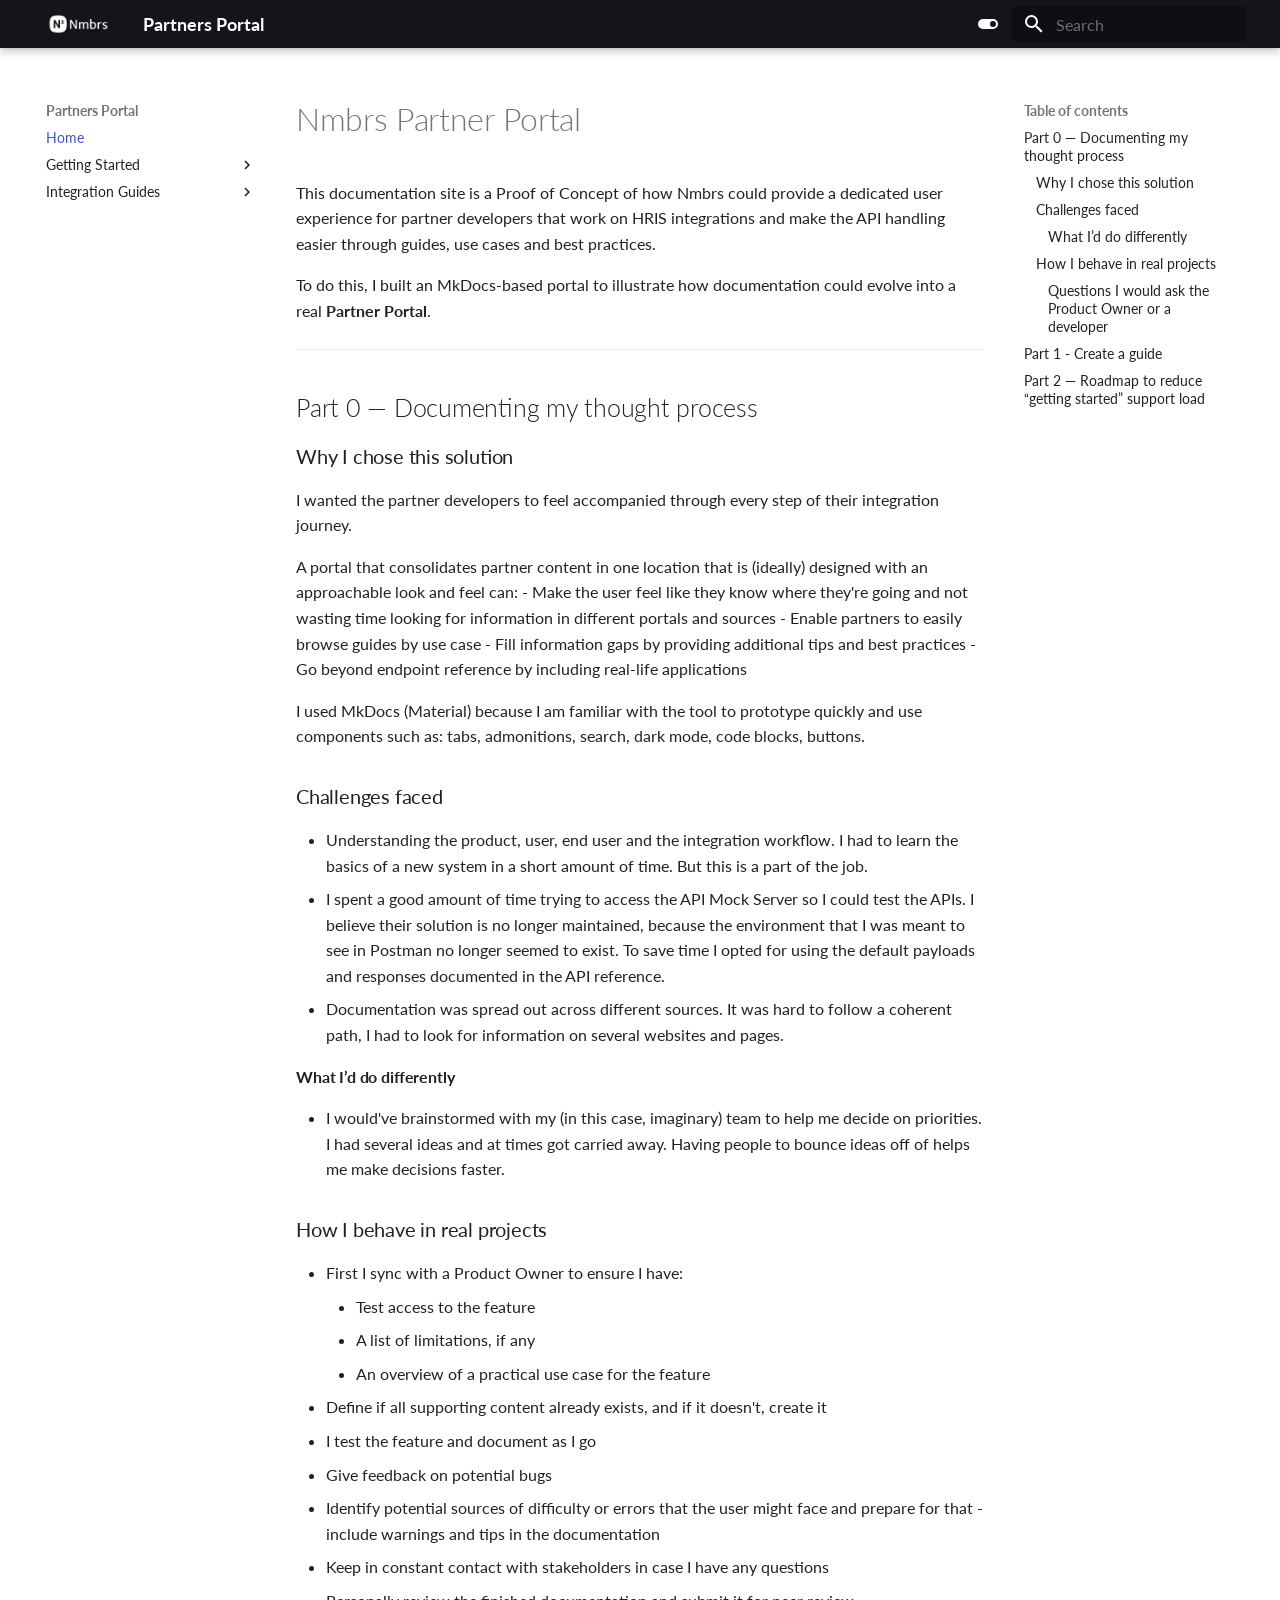
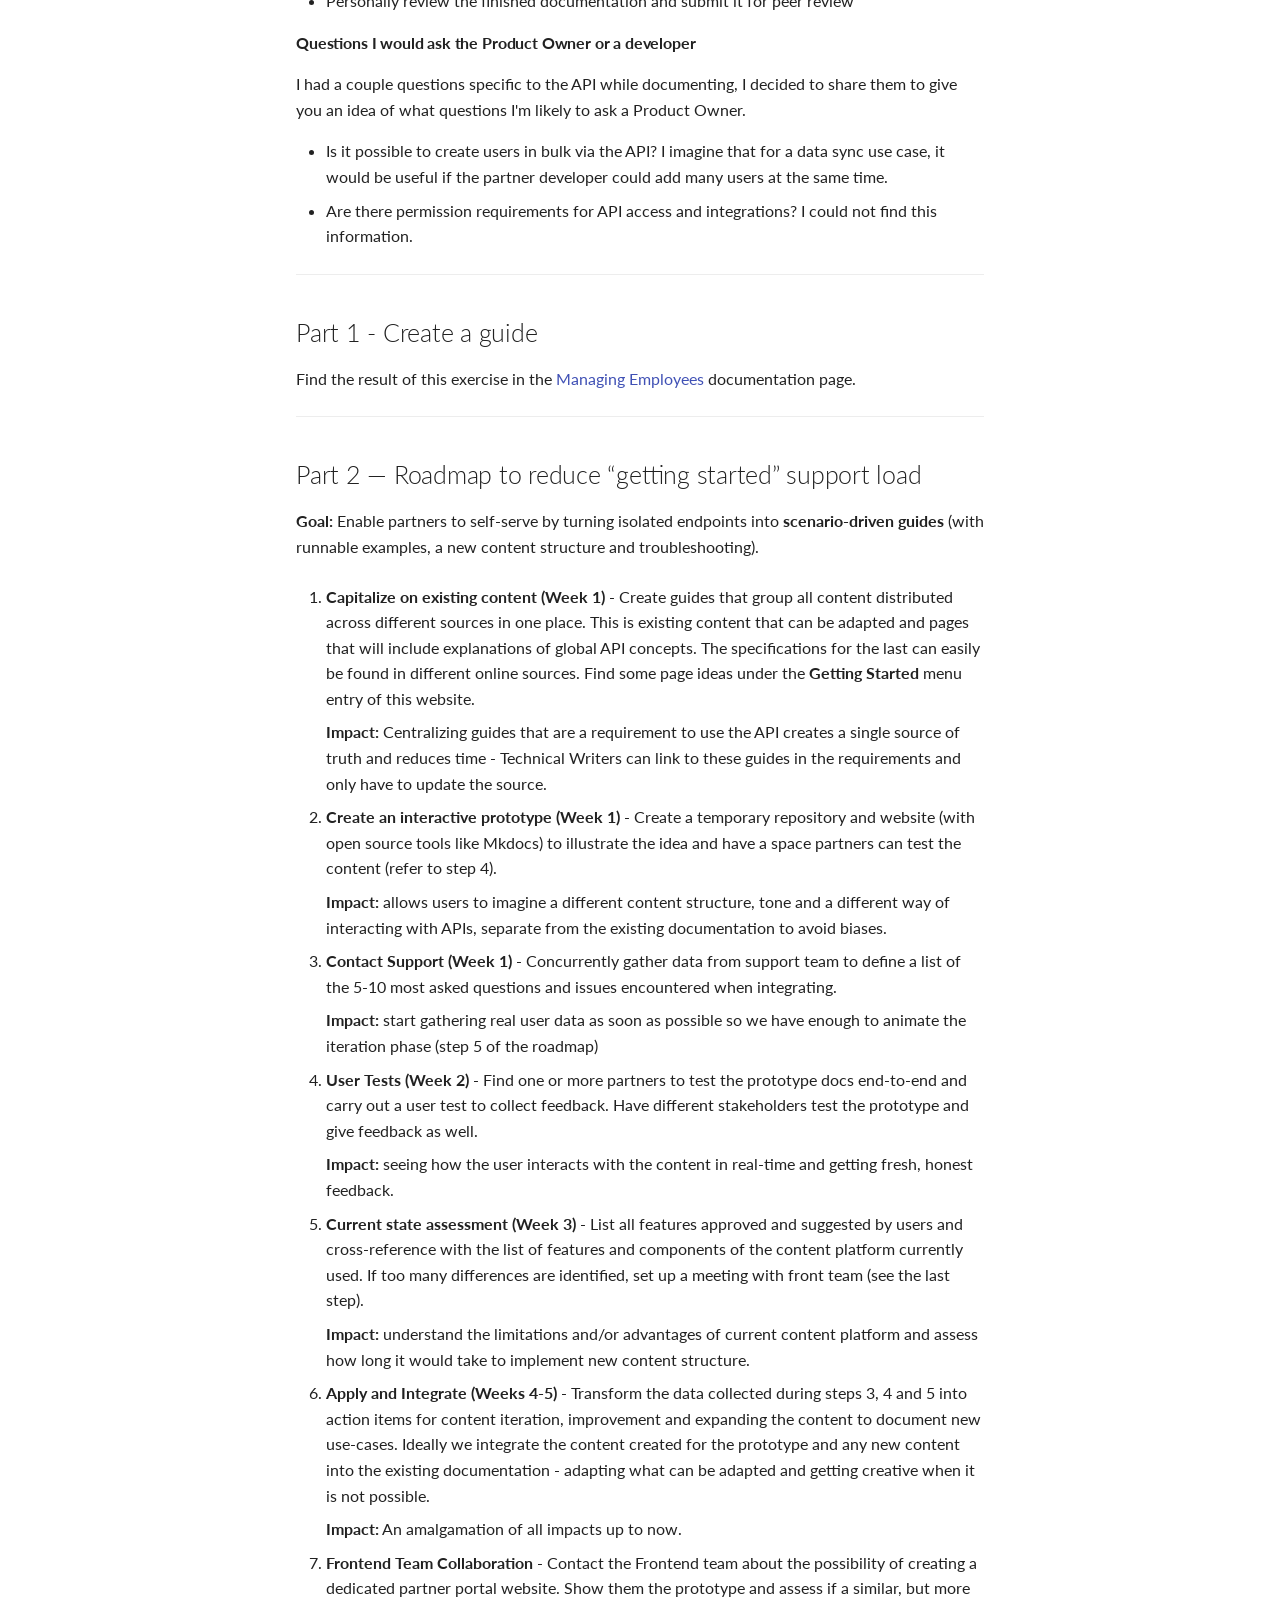
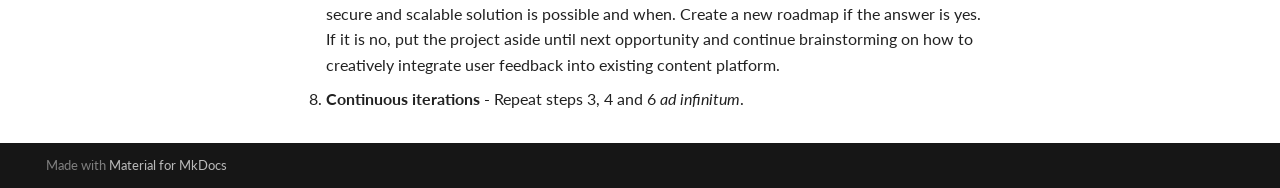
==== index.html @ 1659a760 "Deployed 8eba51b with MkDocs version: 1.6.1" ====
<!doctype html>
<html lang="en" class="no-js">
  <head>
    
      <meta charset="utf-8">
      <meta name="viewport" content="width=device-width,initial-scale=1">
      
        <meta name="description" content="Hands-on guide for adding and updating employees with the Nmbrs API">
      
      
      
        <link rel="canonical" href="https://example.com/">
      
      
      
        <link rel="next" href="getting-started/understanding-rest-apis/">
      
      
      <link rel="icon" href="assets/images/nmbrs-main-logo-icon-2.webp">
      <meta name="generator" content="mkdocs-1.6.1, mkdocs-material-9.6.20">
    
    
      
        <title>Partners Portal</title>
      
    
    
      <link rel="stylesheet" href="assets/stylesheets/main.e53b48f4.min.css">
      
        
        <link rel="stylesheet" href="assets/stylesheets/palette.06af60db.min.css">
      
      


    
    
      
    
    
      
        
        
        <link rel="preconnect" href="https://fonts.gstatic.com" crossorigin>
        <link rel="stylesheet" href="https://fonts.googleapis.com/css?family=Lato:300,300i,400,400i,700,700i%7CRoboto+Mono:400,400i,700,700i&display=fallback">
        <style>:root{--md-text-font:"Lato";--md-code-font:"Roboto Mono"}</style>
      
    
    
      <link rel="stylesheet" href="assets/stylesheets/extra.css">
    
    <script>__md_scope=new URL(".",location),__md_hash=e=>[...e].reduce(((e,_)=>(e<<5)-e+_.charCodeAt(0)),0),__md_get=(e,_=localStorage,t=__md_scope)=>JSON.parse(_.getItem(t.pathname+"."+e)),__md_set=(e,_,t=localStorage,a=__md_scope)=>{try{t.setItem(a.pathname+"."+e,JSON.stringify(_))}catch(e){}}</script>
    
      

    
    
    
  </head>
  
  
    
    
      
    
    
    
    
    <body dir="ltr" data-md-color-scheme="default" data-md-color-primary="black" data-md-color-accent="grey">
  
    
    <input class="md-toggle" data-md-toggle="drawer" type="checkbox" id="__drawer" autocomplete="off">
    <input class="md-toggle" data-md-toggle="search" type="checkbox" id="__search" autocomplete="off">
    <label class="md-overlay" for="__drawer"></label>
    <div data-md-component="skip">
      
        
        <a href="#nmbrs-partner-portal" class="md-skip">
          Skip to content
        </a>
      
    </div>
    <div data-md-component="announce">
      
    </div>
    
    
      

  

<header class="md-header md-header--shadow" data-md-component="header">
  <nav class="md-header__inner md-grid" aria-label="Header">
    <a href="." title="Partners Portal" class="md-header__button md-logo" aria-label="Partners Portal" data-md-component="logo">
      
  <img src="assets/images/nmbrs.png" alt="logo">

    </a>
    <label class="md-header__button md-icon" for="__drawer">
      
      <svg xmlns="http://www.w3.org/2000/svg" viewBox="0 0 24 24"><path d="M3 6h18v2H3zm0 5h18v2H3zm0 5h18v2H3z"/></svg>
    </label>
    <div class="md-header__title" data-md-component="header-title">
      <div class="md-header__ellipsis">
        <div class="md-header__topic">
          <span class="md-ellipsis">
            Partners Portal
          </span>
        </div>
        <div class="md-header__topic" data-md-component="header-topic">
          <span class="md-ellipsis">
            
              Home
            
          </span>
        </div>
      </div>
    </div>
    
      
        <form class="md-header__option" data-md-component="palette">
  
    
    
    
    <input class="md-option" data-md-color-media="" data-md-color-scheme="default" data-md-color-primary="black" data-md-color-accent="grey"  aria-label="Switch to dark mode"  type="radio" name="__palette" id="__palette_0">
    
      <label class="md-header__button md-icon" title="Switch to dark mode" for="__palette_1" hidden>
        <svg xmlns="http://www.w3.org/2000/svg" viewBox="0 0 24 24"><path d="M17 7H7a5 5 0 0 0-5 5 5 5 0 0 0 5 5h10a5 5 0 0 0 5-5 5 5 0 0 0-5-5m0 8a3 3 0 0 1-3-3 3 3 0 0 1 3-3 3 3 0 0 1 3 3 3 3 0 0 1-3 3"/></svg>
      </label>
    
  
    
    
    
    <input class="md-option" data-md-color-media="" data-md-color-scheme="slate" data-md-color-primary="black" data-md-color-accent="grey"  aria-label="Switch to light mode"  type="radio" name="__palette" id="__palette_1">
    
      <label class="md-header__button md-icon" title="Switch to light mode" for="__palette_0" hidden>
        <svg xmlns="http://www.w3.org/2000/svg" viewBox="0 0 24 24"><path d="M17 6H7c-3.31 0-6 2.69-6 6s2.69 6 6 6h10c3.31 0 6-2.69 6-6s-2.69-6-6-6m0 10H7c-2.21 0-4-1.79-4-4s1.79-4 4-4h10c2.21 0 4 1.79 4 4s-1.79 4-4 4M7 9c-1.66 0-3 1.34-3 3s1.34 3 3 3 3-1.34 3-3-1.34-3-3-3"/></svg>
      </label>
    
  
</form>
      
    
    
      <script>var palette=__md_get("__palette");if(palette&&palette.color){if("(prefers-color-scheme)"===palette.color.media){var media=matchMedia("(prefers-color-scheme: light)"),input=document.querySelector(media.matches?"[data-md-color-media='(prefers-color-scheme: light)']":"[data-md-color-media='(prefers-color-scheme: dark)']");palette.color.media=input.getAttribute("data-md-color-media"),palette.color.scheme=input.getAttribute("data-md-color-scheme"),palette.color.primary=input.getAttribute("data-md-color-primary"),palette.color.accent=input.getAttribute("data-md-color-accent")}for(var[key,value]of Object.entries(palette.color))document.body.setAttribute("data-md-color-"+key,value)}</script>
    
    
    
      
      
        <label class="md-header__button md-icon" for="__search">
          
          <svg xmlns="http://www.w3.org/2000/svg" viewBox="0 0 24 24"><path d="M9.5 3A6.5 6.5 0 0 1 16 9.5c0 1.61-.59 3.09-1.56 4.23l.27.27h.79l5 5-1.5 1.5-5-5v-.79l-.27-.27A6.52 6.52 0 0 1 9.5 16 6.5 6.5 0 0 1 3 9.5 6.5 6.5 0 0 1 9.5 3m0 2C7 5 5 7 5 9.5S7 14 9.5 14 14 12 14 9.5 12 5 9.5 5"/></svg>
        </label>
        <div class="md-search" data-md-component="search" role="dialog">
  <label class="md-search__overlay" for="__search"></label>
  <div class="md-search__inner" role="search">
    <form class="md-search__form" name="search">
      <input type="text" class="md-search__input" name="query" aria-label="Search" placeholder="Search" autocapitalize="off" autocorrect="off" autocomplete="off" spellcheck="false" data-md-component="search-query" required>
      <label class="md-search__icon md-icon" for="__search">
        
        <svg xmlns="http://www.w3.org/2000/svg" viewBox="0 0 24 24"><path d="M9.5 3A6.5 6.5 0 0 1 16 9.5c0 1.61-.59 3.09-1.56 4.23l.27.27h.79l5 5-1.5 1.5-5-5v-.79l-.27-.27A6.52 6.52 0 0 1 9.5 16 6.5 6.5 0 0 1 3 9.5 6.5 6.5 0 0 1 9.5 3m0 2C7 5 5 7 5 9.5S7 14 9.5 14 14 12 14 9.5 12 5 9.5 5"/></svg>
        
        <svg xmlns="http://www.w3.org/2000/svg" viewBox="0 0 24 24"><path d="M20 11v2H8l5.5 5.5-1.42 1.42L4.16 12l7.92-7.92L13.5 5.5 8 11z"/></svg>
      </label>
      <nav class="md-search__options" aria-label="Search">
        
        <button type="reset" class="md-search__icon md-icon" title="Clear" aria-label="Clear" tabindex="-1">
          
          <svg xmlns="http://www.w3.org/2000/svg" viewBox="0 0 24 24"><path d="M19 6.41 17.59 5 12 10.59 6.41 5 5 6.41 10.59 12 5 17.59 6.41 19 12 13.41 17.59 19 19 17.59 13.41 12z"/></svg>
        </button>
      </nav>
      
        <div class="md-search__suggest" data-md-component="search-suggest"></div>
      
    </form>
    <div class="md-search__output">
      <div class="md-search__scrollwrap" tabindex="0" data-md-scrollfix>
        <div class="md-search-result" data-md-component="search-result">
          <div class="md-search-result__meta">
            Initializing search
          </div>
          <ol class="md-search-result__list" role="presentation"></ol>
        </div>
      </div>
    </div>
  </div>
</div>
      
    
    
  </nav>
  
</header>
    
    <div class="md-container" data-md-component="container">
      
      
        
          
        
      
      <main class="md-main" data-md-component="main">
        <div class="md-main__inner md-grid">
          
            
              
              <div class="md-sidebar md-sidebar--primary" data-md-component="sidebar" data-md-type="navigation" >
                <div class="md-sidebar__scrollwrap">
                  <div class="md-sidebar__inner">
                    



<nav class="md-nav md-nav--primary" aria-label="Navigation" data-md-level="0">
  <label class="md-nav__title" for="__drawer">
    <a href="." title="Partners Portal" class="md-nav__button md-logo" aria-label="Partners Portal" data-md-component="logo">
      
  <img src="assets/images/nmbrs.png" alt="logo">

    </a>
    Partners Portal
  </label>
  
  <ul class="md-nav__list" data-md-scrollfix>
    
      
      
  
  
    
  
  
  
    <li class="md-nav__item md-nav__item--active">
      
      <input class="md-nav__toggle md-toggle" type="checkbox" id="__toc">
      
      
        
      
      
        <label class="md-nav__link md-nav__link--active" for="__toc">
          
  
  
  <span class="md-ellipsis">
    Home
    
  </span>
  

          <span class="md-nav__icon md-icon"></span>
        </label>
      
      <a href="." class="md-nav__link md-nav__link--active">
        
  
  
  <span class="md-ellipsis">
    Home
    
  </span>
  

      </a>
      
        

<nav class="md-nav md-nav--secondary" aria-label="Table of contents">
  
  
  
    
  
  
    <label class="md-nav__title" for="__toc">
      <span class="md-nav__icon md-icon"></span>
      Table of contents
    </label>
    <ul class="md-nav__list" data-md-component="toc" data-md-scrollfix>
      
        <li class="md-nav__item">
  <a href="#part-0-documenting-my-thought-process" class="md-nav__link">
    <span class="md-ellipsis">
      Part 0 — Documenting my thought process
    </span>
  </a>
  
    <nav class="md-nav" aria-label="Part 0 — Documenting my thought process">
      <ul class="md-nav__list">
        
          <li class="md-nav__item">
  <a href="#why-i-chose-this-solution" class="md-nav__link">
    <span class="md-ellipsis">
      Why I chose this solution
    </span>
  </a>
  
</li>
        
          <li class="md-nav__item">
  <a href="#challenges-faced" class="md-nav__link">
    <span class="md-ellipsis">
      Challenges faced
    </span>
  </a>
  
    <nav class="md-nav" aria-label="Challenges faced">
      <ul class="md-nav__list">
        
          <li class="md-nav__item">
  <a href="#what-id-do-differently" class="md-nav__link">
    <span class="md-ellipsis">
      What I’d do differently
    </span>
  </a>
  
</li>
        
      </ul>
    </nav>
  
</li>
        
          <li class="md-nav__item">
  <a href="#how-i-behave-in-real-projects" class="md-nav__link">
    <span class="md-ellipsis">
      How I behave in real projects
    </span>
  </a>
  
    <nav class="md-nav" aria-label="How I behave in real projects">
      <ul class="md-nav__list">
        
          <li class="md-nav__item">
  <a href="#questions-i-would-ask-the-product-owner-or-a-developer" class="md-nav__link">
    <span class="md-ellipsis">
      Questions I would ask the Product Owner or a developer
    </span>
  </a>
  
</li>
        
      </ul>
    </nav>
  
</li>
        
      </ul>
    </nav>
  
</li>
      
        <li class="md-nav__item">
  <a href="#part-1-create-a-guide" class="md-nav__link">
    <span class="md-ellipsis">
      Part 1 - Create a guide
    </span>
  </a>
  
</li>
      
        <li class="md-nav__item">
  <a href="#part-2-roadmap-to-reduce-getting-started-support-load" class="md-nav__link">
    <span class="md-ellipsis">
      Part 2 — Roadmap to reduce “getting started” support load
    </span>
  </a>
  
</li>
      
    </ul>
  
</nav>
      
    </li>
  

    
      
      
  
  
  
  
    
    
    
    
    
    <li class="md-nav__item md-nav__item--nested">
      
        
        
        <input class="md-nav__toggle md-toggle " type="checkbox" id="__nav_2" >
        
          
          <label class="md-nav__link" for="__nav_2" id="__nav_2_label" tabindex="0">
            
  
  
  <span class="md-ellipsis">
    Getting Started
    
  </span>
  

            <span class="md-nav__icon md-icon"></span>
          </label>
        
        <nav class="md-nav" data-md-level="1" aria-labelledby="__nav_2_label" aria-expanded="false">
          <label class="md-nav__title" for="__nav_2">
            <span class="md-nav__icon md-icon"></span>
            Getting Started
          </label>
          <ul class="md-nav__list" data-md-scrollfix>
            
              
                
  
  
  
  
    <li class="md-nav__item">
      <a href="getting-started/understanding-rest-apis/" class="md-nav__link">
        
  
  
  <span class="md-ellipsis">
    Understanding REST APIs
    
  </span>
  

      </a>
    </li>
  

              
            
              
                
  
  
  
  
    <li class="md-nav__item">
      <a href="getting-started/how-to-authenticate/" class="md-nav__link">
        
  
  
  <span class="md-ellipsis">
    How to authenticate
    
  </span>
  

      </a>
    </li>
  

              
            
              
                
  
  
  
  
    <li class="md-nav__item">
      <a href="getting-started/how-to-integrate-your-hris/" class="md-nav__link">
        
  
  
  <span class="md-ellipsis">
    How to integrate your HRIS
    
  </span>
  

      </a>
    </li>
  

              
            
              
                
  
  
  
  
    <li class="md-nav__item">
      <a href="getting-started/http-status-codes/" class="md-nav__link">
        
  
  
  <span class="md-ellipsis">
    HTTP status codes
    
  </span>
  

      </a>
    </li>
  

              
            
          </ul>
        </nav>
      
    </li>
  

    
      
      
  
  
  
  
    
    
    
    
    
    <li class="md-nav__item md-nav__item--nested">
      
        
        
        <input class="md-nav__toggle md-toggle " type="checkbox" id="__nav_3" >
        
          
          <label class="md-nav__link" for="__nav_3" id="__nav_3_label" tabindex="0">
            
  
  
  <span class="md-ellipsis">
    Integration Guides
    
  </span>
  

            <span class="md-nav__icon md-icon"></span>
          </label>
        
        <nav class="md-nav" data-md-level="1" aria-labelledby="__nav_3_label" aria-expanded="false">
          <label class="md-nav__title" for="__nav_3">
            <span class="md-nav__icon md-icon"></span>
            Integration Guides
          </label>
          <ul class="md-nav__list" data-md-scrollfix>
            
              
                
  
  
  
  
    <li class="md-nav__item">
      <a href="guide/" class="md-nav__link">
        
  
  
  <span class="md-ellipsis">
    Introduction
    
  </span>
  

      </a>
    </li>
  

              
            
              
                
  
  
  
  
    <li class="md-nav__item">
      <a href="guide/manage-employees/" class="md-nav__link">
        
  
  
  <span class="md-ellipsis">
    Managing Employees
    
  </span>
  

      </a>
    </li>
  

              
            
          </ul>
        </nav>
      
    </li>
  

    
  </ul>
</nav>
                  </div>
                </div>
              </div>
            
            
              
              <div class="md-sidebar md-sidebar--secondary" data-md-component="sidebar" data-md-type="toc" >
                <div class="md-sidebar__scrollwrap">
                  <div class="md-sidebar__inner">
                    

<nav class="md-nav md-nav--secondary" aria-label="Table of contents">
  
  
  
    
  
  
    <label class="md-nav__title" for="__toc">
      <span class="md-nav__icon md-icon"></span>
      Table of contents
    </label>
    <ul class="md-nav__list" data-md-component="toc" data-md-scrollfix>
      
        <li class="md-nav__item">
  <a href="#part-0-documenting-my-thought-process" class="md-nav__link">
    <span class="md-ellipsis">
      Part 0 — Documenting my thought process
    </span>
  </a>
  
    <nav class="md-nav" aria-label="Part 0 — Documenting my thought process">
      <ul class="md-nav__list">
        
          <li class="md-nav__item">
  <a href="#why-i-chose-this-solution" class="md-nav__link">
    <span class="md-ellipsis">
      Why I chose this solution
    </span>
  </a>
  
</li>
        
          <li class="md-nav__item">
  <a href="#challenges-faced" class="md-nav__link">
    <span class="md-ellipsis">
      Challenges faced
    </span>
  </a>
  
    <nav class="md-nav" aria-label="Challenges faced">
      <ul class="md-nav__list">
        
          <li class="md-nav__item">
  <a href="#what-id-do-differently" class="md-nav__link">
    <span class="md-ellipsis">
      What I’d do differently
    </span>
  </a>
  
</li>
        
      </ul>
    </nav>
  
</li>
        
          <li class="md-nav__item">
  <a href="#how-i-behave-in-real-projects" class="md-nav__link">
    <span class="md-ellipsis">
      How I behave in real projects
    </span>
  </a>
  
    <nav class="md-nav" aria-label="How I behave in real projects">
      <ul class="md-nav__list">
        
          <li class="md-nav__item">
  <a href="#questions-i-would-ask-the-product-owner-or-a-developer" class="md-nav__link">
    <span class="md-ellipsis">
      Questions I would ask the Product Owner or a developer
    </span>
  </a>
  
</li>
        
      </ul>
    </nav>
  
</li>
        
      </ul>
    </nav>
  
</li>
      
        <li class="md-nav__item">
  <a href="#part-1-create-a-guide" class="md-nav__link">
    <span class="md-ellipsis">
      Part 1 - Create a guide
    </span>
  </a>
  
</li>
      
        <li class="md-nav__item">
  <a href="#part-2-roadmap-to-reduce-getting-started-support-load" class="md-nav__link">
    <span class="md-ellipsis">
      Part 2 — Roadmap to reduce “getting started” support load
    </span>
  </a>
  
</li>
      
    </ul>
  
</nav>
                  </div>
                </div>
              </div>
            
          
          
            <div class="md-content" data-md-component="content">
              <article class="md-content__inner md-typeset">
                
                  



<h1 id="nmbrs-partner-portal">Nmbrs Partner Portal<a class="headerlink" href="#nmbrs-partner-portal" title="Link to this heading">#</a></h1>
<p>This documentation site is a Proof of Concept of how Nmbrs could provide a dedicated user experience for partner developers that work on HRIS integrations and make the API handling easier through guides, use cases and best practices. </p>
<p>To do this, I built an MkDocs-based portal to illustrate how documentation could evolve into a real <strong>Partner Portal</strong>.</p>
<hr />
<h2 id="part-0-documenting-my-thought-process">Part 0 — Documenting my thought process<a class="headerlink" href="#part-0-documenting-my-thought-process" title="Link to this heading">#</a></h2>
<h3 id="why-i-chose-this-solution">Why I chose this solution<a class="headerlink" href="#why-i-chose-this-solution" title="Link to this heading">#</a></h3>
<p>I wanted the partner developers to feel accompanied through every step of their integration journey. </p>
<p>A portal that consolidates partner content in one location that is (ideally) designed with an approachable look and feel can:
  - Make the user feel like they know where they're going and not wasting time looking for information in different portals and sources
  - Enable partners to easily browse guides by use case
  - Fill information gaps by providing additional tips and best practices
  - Go beyond endpoint reference by including real-life applications</p>
<p>I used MkDocs (Material) because I am familiar with the tool to prototype quickly and use components such as: tabs, admonitions, search, dark mode, code blocks, buttons.</p>
<h3 id="challenges-faced">Challenges faced<a class="headerlink" href="#challenges-faced" title="Link to this heading">#</a></h3>
<ul>
<li>Understanding the product, user, end user and the integration workflow. I had to learn the basics of a new system in a short amount of time. But this is a part of the job.</li>
<li>I spent a good amount of time trying to access the API Mock Server so I could test the APIs. I believe their solution is no longer maintained, because the environment that I was meant to see in Postman no longer seemed to exist. To save time I opted for using the default payloads and responses documented in the API reference. </li>
<li>Documentation was spread out across different sources. It was hard to follow a coherent path, I had to look for information on several websites and pages. </li>
</ul>
<h4 id="what-id-do-differently">What I’d do differently<a class="headerlink" href="#what-id-do-differently" title="Link to this heading">#</a></h4>
<ul>
<li>I would've brainstormed with my (in this case, imaginary) team to help me decide on priorities. I had several ideas and at times got carried away. Having people to bounce ideas off of helps me make decisions faster.  </li>
</ul>
<h3 id="how-i-behave-in-real-projects">How I behave in real projects<a class="headerlink" href="#how-i-behave-in-real-projects" title="Link to this heading">#</a></h3>
<ul>
<li>First I sync with a Product Owner to ensure I have:<ul>
<li>Test access to the feature</li>
<li>A list of limitations, if any</li>
<li>An overview of a practical use case for the feature</li>
</ul>
</li>
<li>Define if all supporting content already exists, and if it doesn't, create it</li>
<li>I test the feature and document as I go</li>
<li>Give feedback on potential bugs</li>
<li>Identify potential sources of difficulty or errors that the user might face and prepare for that - include warnings and tips in the documentation</li>
<li>Keep in constant contact with stakeholders in case I have any questions</li>
<li>Personally review the finished documentation and submit it for peer review</li>
</ul>
<h4 id="questions-i-would-ask-the-product-owner-or-a-developer">Questions I would ask the Product Owner or a developer<a class="headerlink" href="#questions-i-would-ask-the-product-owner-or-a-developer" title="Link to this heading">#</a></h4>
<p>I had a couple questions specific to the API while documenting, I decided to share them to give you an idea of what questions I'm likely to ask a Product Owner. </p>
<ul>
<li>Is it possible to create users in bulk via the API? I imagine that for a data sync use case, it would be useful if the partner developer could add many users at the same time. </li>
<li>Are there permission requirements for API access and integrations? I could not find this information.</li>
</ul>
<hr />
<h2 id="part-1-create-a-guide">Part 1 - Create a guide<a class="headerlink" href="#part-1-create-a-guide" title="Link to this heading">#</a></h2>
<p>Find the result of this exercise in the <a href="/guide/manage-employees/">Managing Employees</a> documentation page.</p>
<hr />
<h2 id="part-2-roadmap-to-reduce-getting-started-support-load">Part 2 — Roadmap to reduce “getting started” support load<a class="headerlink" href="#part-2-roadmap-to-reduce-getting-started-support-load" title="Link to this heading">#</a></h2>
<p><strong>Goal:</strong> Enable partners to self-serve by turning isolated endpoints into <strong>scenario-driven guides</strong> (with runnable examples, a new content structure and troubleshooting).</p>
<ol>
<li>
<p><strong>Capitalize on existing content (Week 1)</strong> - Create guides that group all content distributed across different sources in one place. This is existing content that can be adapted and pages that will include explanations of global API concepts. The specifications for the last can easily be found in different online sources. Find some page ideas under the <strong>Getting Started</strong> menu entry of this website. </p>
<p><strong>Impact:</strong> Centralizing guides that are a requirement to use the API creates a single source of truth and reduces time - Technical Writers can link to these guides in the requirements and only have to update the source. </p>
</li>
<li>
<p><strong>Create an interactive prototype (Week 1)</strong> - Create a temporary repository and website (with open source tools like Mkdocs) to illustrate the idea and have a space partners can test the content (refer to step 4). </p>
<p><strong>Impact:</strong> allows users to imagine a different content structure, tone and a different way of interacting with APIs, separate from the existing documentation to avoid biases. </p>
</li>
<li>
<p><strong>Contact Support (Week 1)</strong> - Concurrently gather data from support team to define a list of the 5-10 most asked questions and issues encountered when integrating.</p>
<p><strong>Impact:</strong> start gathering real user data as soon as possible so we have enough to animate the iteration phase (step 5 of the roadmap)</p>
</li>
<li>
<p><strong>User Tests (Week 2)</strong> - Find one or more partners to test the prototype docs end-to-end and carry out a user test to collect feedback. Have different stakeholders test the prototype and give feedback as well.</p>
<p><strong>Impact:</strong> seeing how the user interacts with the content in real-time and getting fresh, honest feedback.</p>
</li>
<li>
<p><strong>Current state assessment (Week 3)</strong> - List all features approved and suggested by users and cross-reference with the list of features and components of the content platform currently used. If too many differences are identified, set up a meeting with front team (see the last step).</p>
<p><strong>Impact:</strong> understand the limitations and/or advantages of current content platform and assess how long it would take to implement new content structure. </p>
</li>
<li>
<p><strong>Apply and Integrate (Weeks 4-5)</strong> - Transform the data collected during steps 3, 4 and 5 into action items for content iteration, improvement and expanding the content to document new use-cases. Ideally we integrate the content created for the prototype and any new content into the existing documentation - adapting what can be adapted and getting creative when it is not possible.</p>
<p><strong>Impact:</strong> An amalgamation of all impacts up to now. </p>
</li>
<li>
<p><strong>Frontend Team Collaboration</strong> - Contact the Frontend team about the possibility of creating a dedicated partner portal website. Show them the prototype and assess if a similar, but more secure and scalable solution is possible and when. Create a new roadmap if the answer is yes. If it is no, put the project aside until next opportunity and continue brainstorming on how to creatively integrate user feedback into existing content platform. </p>
</li>
<li>
<p><strong>Continuous iterations</strong> - Repeat steps 3, 4 and 6 <em>ad infinitum</em>.</p>
</li>
</ol>












                
              </article>
            </div>
          
          
  <script>var tabs=__md_get("__tabs");if(Array.isArray(tabs))e:for(var set of document.querySelectorAll(".tabbed-set")){var labels=set.querySelector(".tabbed-labels");for(var tab of tabs)for(var label of labels.getElementsByTagName("label"))if(label.innerText.trim()===tab){var input=document.getElementById(label.htmlFor);input.checked=!0;continue e}}</script>

<script>var target=document.getElementById(location.hash.slice(1));target&&target.name&&(target.checked=target.name.startsWith("__tabbed_"))</script>
        </div>
        
      </main>
      
        <footer class="md-footer">
  
  <div class="md-footer-meta md-typeset">
    <div class="md-footer-meta__inner md-grid">
      <div class="md-copyright">
  
  
    Made with
    <a href="https://squidfunk.github.io/mkdocs-material/" target="_blank" rel="noopener">
      Material for MkDocs
    </a>
  
</div>
      
    </div>
  </div>
</footer>
      
    </div>
    <div class="md-dialog" data-md-component="dialog">
      <div class="md-dialog__inner md-typeset"></div>
    </div>
    
    
    
      
      <script id="__config" type="application/json">{"base": ".", "features": ["content.tabs.link", "content.code.copy", "navigation.instant", "navigation.tracking", "search.suggest", "search.highlight", "toc.follow"], "search": "assets/javascripts/workers/search.973d3a69.min.js", "tags": null, "translations": {"clipboard.copied": "Copied to clipboard", "clipboard.copy": "Copy to clipboard", "search.result.more.one": "1 more on this page", "search.result.more.other": "# more on this page", "search.result.none": "No matching documents", "search.result.one": "1 matching document", "search.result.other": "# matching documents", "search.result.placeholder": "Type to start searching", "search.result.term.missing": "Missing", "select.version": "Select version"}, "version": null}</script>
    
    
      <script src="assets/javascripts/bundle.f55a23d4.min.js"></script>
      
    
  </body>
</html>
---- assets/stylesheets/main.e53b48f4.min.css ----
@charset "UTF-8";html{-webkit-text-size-adjust:none;-moz-text-size-adjust:none;text-size-adjust:none;box-sizing:border-box}*,:after,:before{box-sizing:inherit}@media (prefers-reduced-motion){*,:after,:before{transition:none!important}}body{margin:0}a,button,input,label{-webkit-tap-highlight-color:transparent}a{color:inherit;text-decoration:none}hr{border:0;box-sizing:initial;display:block;height:.05rem;overflow:visible;padding:0}small{font-size:80%}sub,sup{line-height:1em}img{border-style:none}table{border-collapse:initial;border-spacing:0}td,th{font-weight:400;vertical-align:top}button{background:#0000;border:0;font-family:inherit;font-size:inherit;margin:0;padding:0}input{border:0;outline:none}:root{--md-primary-fg-color:#4051b5;--md-primary-fg-color--light:#5d6cc0;--md-primary-fg-color--dark:#303fa1;--md-primary-bg-color:#fff;--md-primary-bg-color--light:#ffffffb3;--md-accent-fg-color:#526cfe;--md-accent-fg-color--transparent:#526cfe1a;--md-accent-bg-color:#fff;--md-accent-bg-color--light:#ffffffb3}[data-md-color-scheme=default]{color-scheme:light}[data-md-color-scheme=default] img[src$="#gh-dark-mode-only"],[data-md-color-scheme=default] img[src$="#only-dark"]{display:none}:root,[data-md-color-scheme=default]{--md-hue:225deg;--md-default-fg-color:#000000de;--md-default-fg-color--light:#0000008a;--md-default-fg-color--lighter:#00000052;--md-default-fg-color--lightest:#00000012;--md-default-bg-color:#fff;--md-default-bg-color--light:#ffffffb3;--md-default-bg-color--lighter:#ffffff4d;--md-default-bg-color--lightest:#ffffff1f;--md-code-fg-color:#36464e;--md-code-bg-color:#f5f5f5;--md-code-hl-color:#4287ff;--md-code-hl-color--light:#4287ff1a;--md-code-hl-number-color:#d52a2a;--md-code-hl-special-color:#db1457;--md-code-hl-function-color:#a846b9;--md-code-hl-constant-color:#6e59d9;--md-code-hl-keyword-color:#3f6ec6;--md-code-hl-string-color:#1c7d4d;--md-code-hl-name-color:var(--md-code-fg-color);--md-code-hl-operator-color:var(--md-default-fg-color--light);--md-code-hl-punctuation-color:var(--md-default-fg-color--light);--md-code-hl-comment-color:var(--md-default-fg-color--light);--md-code-hl-generic-color:var(--md-default-fg-color--light);--md-code-hl-variable-color:var(--md-default-fg-color--light);--md-typeset-color:var(--md-default-fg-color);--md-typeset-a-color:var(--md-primary-fg-color);--md-typeset-del-color:#f5503d26;--md-typeset-ins-color:#0bd57026;--md-typeset-kbd-color:#fafafa;--md-typeset-kbd-accent-color:#fff;--md-typeset-kbd-border-color:#b8b8b8;--md-typeset-mark-color:#ffff0080;--md-typeset-table-color:#0000001f;--md-typeset-table-color--light:rgba(0,0,0,.035);--md-admonition-fg-color:var(--md-default-fg-color);--md-admonition-bg-color:var(--md-default-bg-color);--md-warning-fg-color:#000000de;--md-warning-bg-color:#ff9;--md-footer-fg-color:#fff;--md-footer-fg-color--light:#ffffffb3;--md-footer-fg-color--lighter:#ffffff73;--md-footer-bg-color:#000000de;--md-footer-bg-color--dark:#00000052;--md-shadow-z1:0 0.2rem 0.5rem #0000000d,0 0 0.05rem #0000001a;--md-shadow-z2:0 0.2rem 0.5rem #0000001a,0 0 0.05rem #00000040;--md-shadow-z3:0 0.2rem 0.5rem #0003,0 0 0.05rem #00000059}.md-icon svg{fill:currentcolor;display:block;height:1.2rem;width:1.2rem}body{-webkit-font-smoothing:antialiased;-moz-osx-font-smoothing:grayscale;--md-text-font-family:var(--md-text-font,_),-apple-system,BlinkMacSystemFont,Helvetica,Arial,sans-serif;--md-code-font-family:var(--md-code-font,_),SFMono-Regular,Consolas,Menlo,monospace}aside,body,input{font-feature-settings:"kern","liga";color:var(--md-typeset-color);font-family:var(--md-text-font-family)}code,kbd,pre{font-feature-settings:"kern";font-family:var(--md-code-font-family)}:root{--md-typeset-table-sort-icon:url('data:image/svg+xml;charset=utf-8,<svg xmlns="http://www.w3.org/2000/svg" viewBox="0 0 24 24"><path d="m18 21-4-4h3V7h-3l4-4 4 4h-3v10h3M2 19v-2h10v2M2 13v-2h7v2M2 7V5h4v2z"/></svg>');--md-typeset-table-sort-icon--asc:url('data:image/svg+xml;charset=utf-8,<svg xmlns="http://www.w3.org/2000/svg" viewBox="0 0 24 24"><path d="M19 17h3l-4 4-4-4h3V3h2M2 17h10v2H2M6 5v2H2V5m0 6h7v2H2z"/></svg>');--md-typeset-table-sort-icon--desc:url('data:image/svg+xml;charset=utf-8,<svg xmlns="http://www.w3.org/2000/svg" viewBox="0 0 24 24"><path d="M19 7h3l-4-4-4 4h3v14h2M2 17h10v2H2M6 5v2H2V5m0 6h7v2H2z"/></svg>')}.md-typeset{-webkit-print-color-adjust:exact;color-adjust:exact;font-size:.8rem;line-height:1.6;overflow-wrap:break-word}@media print{.md-typeset{font-size:.68rem}}.md-typeset blockquote,.md-typeset dl,.md-typeset figure,.md-typeset ol,.md-typeset pre,.md-typeset ul{margin-bottom:1em;margin-top:1em}.md-typeset h1{color:var(--md-default-fg-color--light);font-size:2em;line-height:1.3;margin:0 0 1.25em}.md-typeset h1,.md-typeset h2{font-weight:300;letter-spacing:-.01em}.md-typeset h2{font-size:1.5625em;line-height:1.4;margin:1.6em 0 .64em}.md-typeset h3{font-size:1.25em;font-weight:400;letter-spacing:-.01em;line-height:1.5;margin:1.6em 0 .8em}.md-typeset h2+h3{margin-top:.8em}.md-typeset h4{font-weight:700;letter-spacing:-.01em;margin:1em 0}.md-typeset h5,.md-typeset h6{color:var(--md-default-fg-color--light);font-size:.8em;font-weight:700;letter-spacing:-.01em;margin:1.25em 0}.md-typeset h5{text-transform:uppercase}.md-typeset h5 code{text-transform:none}.md-typeset hr{border-bottom:.05rem solid var(--md-default-fg-color--lightest);display:flow-root;margin:1.5em 0}.md-typeset a{color:var(--md-typeset-a-color);word-break:break-word}.md-typeset a,.md-typeset a:before{transition:color 125ms}.md-typeset a:focus,.md-typeset a:hover{color:var(--md-accent-fg-color)}.md-typeset a:focus code,.md-typeset a:hover code{background-color:var(--md-accent-fg-color--transparent)}.md-typeset a code{color:currentcolor;transition:background-color 125ms}.md-typeset a.focus-visible{outline-color:var(--md-accent-fg-color);outline-offset:.2rem}.md-typeset code,.md-typeset kbd,.md-typeset pre{color:var(--md-code-fg-color);direction:ltr;font-variant-ligatures:none}@media print{.md-typeset code,.md-typeset kbd,.md-typeset pre{white-space:pre-wrap}}.md-typeset code{background-color:var(--md-code-bg-color);border-radius:.1rem;-webkit-box-decoration-break:clone;box-decoration-break:clone;font-size:.85em;padding:0 .2941176471em;word-break:break-word}.md-typeset code:not(.focus-visible){-webkit-tap-highlight-color:transparent;outline:none}.md-typeset pre{display:flow-root;line-height:1.4;position:relative}.md-typeset pre>code{-webkit-box-decoration-break:slice;box-decoration-break:slice;box-shadow:none;display:block;margin:0;outline-color:var(--md-accent-fg-color);overflow:auto;padding:.7720588235em 1.1764705882em;scrollbar-color:var(--md-default-fg-color--lighter) #0000;scrollbar-width:thin;touch-action:auto;word-break:normal}.md-typeset pre>code:hover{scrollbar-color:var(--md-accent-fg-color) #0000}.md-typeset pre>code::-webkit-scrollbar{height:.2rem;width:.2rem}.md-typeset pre>code::-webkit-scrollbar-thumb{background-color:var(--md-default-fg-color--lighter)}.md-typeset pre>code::-webkit-scrollbar-thumb:hover{background-color:var(--md-accent-fg-color)}.md-typeset kbd{background-color:var(--md-typeset-kbd-color);border-radius:.1rem;box-shadow:0 .1rem 0 .05rem var(--md-typeset-kbd-border-color),0 .1rem 0 var(--md-typeset-kbd-border-color),0 -.1rem .2rem var(--md-typeset-kbd-accent-color) inset;color:var(--md-default-fg-color);display:inline-block;font-size:.75em;padding:0 .6666666667em;vertical-align:text-top;word-break:break-word}.md-typeset mark{background-color:var(--md-typeset-mark-color);-webkit-box-decoration-break:clone;box-decoration-break:clone;color:inherit;word-break:break-word}.md-typeset abbr{border-bottom:.05rem dotted var(--md-default-fg-color--light);cursor:help;text-decoration:none}.md-typeset small{opacity:.75}[dir=ltr] .md-typeset sub,[dir=ltr] .md-typeset sup{margin-left:.078125em}[dir=rtl] .md-typeset sub,[dir=rtl] .md-typeset sup{margin-right:.078125em}[dir=ltr] .md-typeset blockquote{padding-left:.6rem}[dir=rtl] .md-typeset blockquote{padding-right:.6rem}[dir=ltr] .md-typeset blockquote{border-left:.2rem solid var(--md-default-fg-color--lighter)}[dir=rtl] .md-typeset blockquote{border-right:.2rem solid var(--md-default-fg-color--lighter)}.md-typeset blockquote{color:var(--md-default-fg-color--light);margin-left:0;margin-right:0}.md-typeset ul{list-style-type:disc}.md-typeset ul[type]{list-style-type:revert-layer}[dir=ltr] .md-typeset ol,[dir=ltr] .md-typeset ul{margin-left:.625em}[dir=rtl] .md-typeset ol,[dir=rtl] .md-typeset ul{margin-right:.625em}.md-typeset ol,.md-typeset ul{padding:0}.md-typeset ol:not([hidden]),.md-typeset ul:not([hidden]){display:flow-root}.md-typeset ol ol,.md-typeset ul ol{list-style-type:lower-alpha}.md-typeset ol ol ol,.md-typeset ul ol ol{list-style-type:lower-roman}.md-typeset ol ol ol ol,.md-typeset ul ol ol ol{list-style-type:upper-alpha}.md-typeset ol ol ol ol ol,.md-typeset ul ol ol ol ol{list-style-type:upper-roman}.md-typeset ol[type],.md-typeset ul[type]{list-style-type:revert-layer}[dir=ltr] .md-typeset ol li,[dir=ltr] .md-typeset ul li{margin-left:1.25em}[dir=rtl] .md-typeset ol li,[dir=rtl] .md-typeset ul li{margin-right:1.25em}.md-typeset ol li,.md-typeset ul li{margin-bottom:.5em}.md-typeset ol li blockquote,.md-typeset ol li p,.md-typeset ul li blockquote,.md-typeset ul li p{margin:.5em 0}.md-typeset ol li:last-child,.md-typeset ul li:last-child{margin-bottom:0}[dir=ltr] .md-typeset ol li ol,[dir=ltr] .md-typeset ol li ul,[dir=ltr] .md-typeset ul li ol,[dir=ltr] .md-typeset ul li ul{margin-left:.625em}[dir=rtl] .md-typeset ol li ol,[dir=rtl] .md-typeset ol li ul,[dir=rtl] .md-typeset ul li ol,[dir=rtl] .md-typeset ul li ul{margin-right:.625em}.md-typeset ol li ol,.md-typeset ol li ul,.md-typeset ul li ol,.md-typeset ul li ul{margin-bottom:.5em;margin-top:.5em}[dir=ltr] .md-typeset dd{margin-left:1.875em}[dir=rtl] .md-typeset dd{margin-right:1.875em}.md-typeset dd{margin-bottom:1.5em;margin-top:1em}.md-typeset img,.md-typeset svg,.md-typeset video{height:auto;max-width:100%}.md-typeset img[align=left]{margin:1em 1em 1em 0}.md-typeset img[align=right]{margin:1em 0 1em 1em}.md-typeset img[align]:only-child{margin-top:0}.md-typeset figure{display:flow-root;margin:1em auto;max-width:100%;text-align:center;width:-moz-fit-content;width:fit-content}.md-typeset figure img{display:block;margin:0 auto}.md-typeset figcaption{font-style:italic;margin:1em auto;max-width:24rem}.md-typeset iframe{max-width:100%}.md-typeset table:not([class]){background-color:var(--md-default-bg-color);border:.05rem solid var(--md-typeset-table-color);border-radius:.1rem;display:inline-block;font-size:.64rem;max-width:100%;overflow:auto;touch-action:auto}@media print{.md-typeset table:not([class]){display:table}}.md-typeset table:not([class])+*{margin-top:1.5em}.md-typeset table:not([class]) td>:first-child,.md-typeset table:not([class]) th>:first-child{margin-top:0}.md-typeset table:not([class]) td>:last-child,.md-typeset table:not([class]) th>:last-child{margin-bottom:0}.md-typeset table:not([class]) td:not([align]),.md-typeset table:not([class]) th:not([align]){text-align:left}[dir=rtl] .md-typeset table:not([class]) td:not([align]),[dir=rtl] .md-typeset table:not([class]) th:not([align]){text-align:right}.md-typeset table:not([class]) th{font-weight:700;min-width:5rem;padding:.9375em 1.25em;vertical-align:top}.md-typeset table:not([class]) td{border-top:.05rem solid var(--md-typeset-table-color);padding:.9375em 1.25em;vertical-align:top}.md-typeset table:not([class]) tbody tr{transition:background-color 125ms}.md-typeset table:not([class]) tbody tr:hover{background-color:var(--md-typeset-table-color--light);box-shadow:0 .05rem 0 var(--md-default-bg-color) inset}.md-typeset table:not([class]) a{word-break:normal}.md-typeset table th[role=columnheader]{cursor:pointer}[dir=ltr] .md-typeset table th[role=columnheader]:after{margin-left:.5em}[dir=rtl] .md-typeset table th[role=columnheader]:after{margin-right:.5em}.md-typeset table th[role=columnheader]:after{content:"";display:inline-block;height:1.2em;-webkit-mask-image:var(--md-typeset-table-sort-icon);mask-image:var(--md-typeset-table-sort-icon);-webkit-mask-repeat:no-repeat;mask-repeat:no-repeat;-webkit-mask-size:contain;mask-size:contain;transition:background-color 125ms;vertical-align:text-bottom;width:1.2em}.md-typeset table th[role=columnheader]:hover:after{background-color:var(--md-default-fg-color--lighter)}.md-typeset table th[role=columnheader][aria-sort=ascending]:after{background-color:var(--md-default-fg-color--light);-webkit-mask-image:var(--md-typeset-table-sort-icon--asc);mask-image:var(--md-typeset-table-sort-icon--asc)}.md-typeset table th[role=columnheader][aria-sort=descending]:after{background-color:var(--md-default-fg-color--light);-webkit-mask-image:var(--md-typeset-table-sort-icon--desc);mask-image:var(--md-typeset-table-sort-icon--desc)}.md-typeset__scrollwrap{margin:1em -.8rem;overflow-x:auto;touch-action:auto}.md-typeset__table{display:inline-block;margin-bottom:.5em;padding:0 .8rem}@media print{.md-typeset__table{display:block}}html .md-typeset__table table{display:table;margin:0;overflow:hidden;width:100%}@media screen and (max-width:44.984375em){.md-content__inner>pre{margin:1em -.8rem}.md-content__inner>pre code{border-radius:0}}.md-typeset .md-author{border-radius:100%;display:block;flex-shrink:0;height:1.6rem;overflow:hidden;position:relative;transition:color 125ms,transform 125ms;width:1.6rem}.md-typeset .md-author img{display:block}.md-typeset .md-author--more{background:var(--md-default-fg-color--lightest);color:var(--md-default-fg-color--lighter);font-size:.6rem;font-weight:700;line-height:1.6rem;text-align:center}.md-typeset .md-author--long{height:2.4rem;width:2.4rem}.md-typeset a.md-author{transform:scale(1)}.md-typeset a.md-author img{border-radius:100%;filter:grayscale(100%) opacity(75%);transition:filter 125ms}.md-typeset a.md-author:focus,.md-typeset a.md-author:hover{transform:scale(1.1);z-index:1}.md-typeset a.md-author:focus img,.md-typeset a.md-author:hover img{filter:grayscale(0)}.md-banner{background-color:var(--md-footer-bg-color);color:var(--md-footer-fg-color);overflow:auto}@media print{.md-banner{display:none}}.md-banner--warning{background-color:var(--md-warning-bg-color);color:var(--md-warning-fg-color)}.md-banner__inner{font-size:.7rem;margin:.6rem auto;padding:0 .8rem}[dir=ltr] .md-banner__button{float:right}[dir=rtl] .md-banner__button{float:left}.md-banner__button{color:inherit;cursor:pointer;transition:opacity .25s}.no-js .md-banner__button{display:none}.md-banner__button:hover{opacity:.7}html{font-size:125%;height:100%;overflow-x:hidden}@media screen and (min-width:100em){html{font-size:137.5%}}@media screen and (min-width:125em){html{font-size:150%}}body{background-color:var(--md-default-bg-color);display:flex;flex-direction:column;font-size:.5rem;min-height:100%;position:relative;width:100%}@media print{body{display:block}}@media screen and (max-width:59.984375em){body[data-md-scrolllock]{position:fixed}}.md-grid{margin-left:auto;margin-right:auto;max-width:61rem}.md-container{display:flex;flex-direction:column;flex-grow:1}@media print{.md-container{display:block}}.md-main{flex-grow:1}.md-main__inner{display:flex;height:100%;margin-top:1.5rem}.md-ellipsis{overflow:hidden;text-overflow:ellipsis}.md-toggle{display:none}.md-option{height:0;opacity:0;position:absolute;width:0}.md-option:checked+label:not([hidden]){display:block}.md-option.focus-visible+label{outline-color:var(--md-accent-fg-color);outline-style:auto}.md-skip{background-color:var(--md-default-fg-color);border-radius:.1rem;color:var(--md-default-bg-color);font-size:.64rem;margin:.5rem;opacity:0;outline-color:var(--md-accent-fg-color);padding:.3rem .5rem;position:fixed;transform:translateY(.4rem);z-index:-1}.md-skip:focus{opacity:1;transform:translateY(0);transition:transform .25s cubic-bezier(.4,0,.2,1),opacity 175ms 75ms;z-index:10}@page{margin:25mm}:root{--md-clipboard-icon:url('data:image/svg+xml;charset=utf-8,<svg xmlns="http://www.w3.org/2000/svg" viewBox="0 0 24 24"><path d="M19 21H8V7h11m0-2H8a2 2 0 0 0-2 2v14a2 2 0 0 0 2 2h11a2 2 0 0 0 2-2V7a2 2 0 0 0-2-2m-3-4H4a2 2 0 0 0-2 2v14h2V3h12z"/></svg>')}.md-clipboard{border-radius:.1rem;color:var(--md-default-fg-color--lightest);cursor:pointer;height:1.5em;outline-color:var(--md-accent-fg-color);outline-offset:.1rem;position:absolute;right:.5em;top:.5em;transition:color .25s;width:1.5em;z-index:1}@media print{.md-clipboard{display:none}}.md-clipboard:not(.focus-visible){-webkit-tap-highlight-color:transparent;outline:none}:hover>.md-clipboard{color:var(--md-default-fg-color--light)}.md-clipboard:focus,.md-clipboard:hover{color:var(--md-accent-fg-color)}.md-clipboard:after{background-color:currentcolor;content:"";display:block;height:1.125em;margin:0 auto;-webkit-mask-image:var(--md-clipboard-icon);mask-image:var(--md-clipboard-icon);-webkit-mask-position:center;mask-position:center;-webkit-mask-repeat:no-repeat;mask-repeat:no-repeat;-webkit-mask-size:contain;mask-size:contain;width:1.125em}.md-clipboard--inline{cursor:pointer}.md-clipboard--inline code{transition:color .25s,background-color .25s}.md-clipboard--inline:focus code,.md-clipboard--inline:hover code{background-color:var(--md-accent-fg-color--transparent);color:var(--md-accent-fg-color)}.md-typeset .md-code__content{display:grid}@keyframes consent{0%{opacity:0;transform:translateY(100%)}to{opacity:1;transform:translateY(0)}}@keyframes overlay{0%{opacity:0}to{opacity:1}}.md-consent__overlay{animation:overlay .25s both;-webkit-backdrop-filter:blur(.1rem);backdrop-filter:blur(.1rem);background-color:#0000008a;height:100%;opacity:1;position:fixed;top:0;width:100%;z-index:5}.md-consent__inner{animation:consent .5s cubic-bezier(.1,.7,.1,1) both;background-color:var(--md-default-bg-color);border:0;border-radius:.1rem;bottom:0;box-shadow:0 0 .2rem #0000001a,0 .2rem .4rem #0003;max-height:100%;overflow:auto;padding:0;position:fixed;width:100%;z-index:5}.md-consent__form{padding:.8rem}.md-consent__settings{display:none;margin:1em 0}input:checked+.md-consent__settings{display:block}.md-consent__controls{margin-bottom:.8rem}.md-typeset .md-consent__controls .md-button{display:inline}@media screen and (max-width:44.984375em){.md-typeset .md-consent__controls .md-button{display:block;margin-top:.4rem;text-align:center;width:100%}}.md-consent label{cursor:pointer}.md-content{flex-grow:1;min-width:0}.md-content__inner{margin:0 .8rem 1.2rem;padding-top:.6rem}@media screen and (min-width:76.25em){[dir=ltr] .md-sidebar--primary:not([hidden])~.md-content>.md-content__inner{margin-left:1.2rem}[dir=ltr] .md-sidebar--secondary:not([hidden])~.md-content>.md-content__inner,[dir=rtl] .md-sidebar--primary:not([hidden])~.md-content>.md-content__inner{margin-right:1.2rem}[dir=rtl] .md-sidebar--secondary:not([hidden])~.md-content>.md-content__inner{margin-left:1.2rem}}.md-content__inner:before{content:"";display:block;height:.4rem}.md-content__inner>:last-child{margin-bottom:0}[dir=ltr] .md-content__button{float:right}[dir=rtl] .md-content__button{float:left}[dir=ltr] .md-content__button{margin-left:.4rem}[dir=rtl] .md-content__button{margin-right:.4rem}.md-content__button{margin:.4rem 0;padding:0}@media print{.md-content__button{display:none}}.md-typeset .md-content__button{color:var(--md-default-fg-color--lighter)}.md-content__button svg{display:inline;vertical-align:top}[dir=rtl] .md-content__button svg{transform:scaleX(-1)}[dir=ltr] .md-dialog{right:.8rem}[dir=rtl] .md-dialog{left:.8rem}.md-dialog{background-color:var(--md-default-fg-color);border-radius:.1rem;bottom:.8rem;box-shadow:var(--md-shadow-z3);min-width:11.1rem;opacity:0;padding:.4rem .6rem;pointer-events:none;position:fixed;transform:translateY(100%);transition:transform 0ms .4s,opacity .4s;z-index:4}@media print{.md-dialog{display:none}}.md-dialog--active{opacity:1;pointer-events:auto;transform:translateY(0);transition:transform .4s cubic-bezier(.075,.85,.175,1),opacity .4s}.md-dialog__inner{color:var(--md-default-bg-color);font-size:.7rem}.md-feedback{margin:2em 0 1em;text-align:center}.md-feedback fieldset{border:none;margin:0;padding:0}.md-feedback__title{font-weight:700;margin:1em auto}.md-feedback__inner{position:relative}.md-feedback__list{display:flex;flex-wrap:wrap;place-content:baseline center;position:relative}.md-feedback__list:hover .md-icon:not(:disabled){color:var(--md-default-fg-color--lighter)}:disabled .md-feedback__list{min-height:1.8rem}.md-feedback__icon{color:var(--md-default-fg-color--light);cursor:pointer;flex-shrink:0;margin:0 .1rem;transition:color 125ms}.md-feedback__icon:not(:disabled).md-icon:hover{color:var(--md-accent-fg-color)}.md-feedback__icon:disabled{color:var(--md-default-fg-color--lightest);pointer-events:none}.md-feedback__note{opacity:0;position:relative;transform:translateY(.4rem);transition:transform .4s cubic-bezier(.1,.7,.1,1),opacity .15s}.md-feedback__note>*{margin:0 auto;max-width:16rem}:disabled .md-feedback__note{opacity:1;transform:translateY(0)}@media print{.md-feedback{display:none}}.md-footer{background-color:var(--md-footer-bg-color);color:var(--md-footer-fg-color)}@media print{.md-footer{display:none}}.md-footer__inner{justify-content:space-between;overflow:auto;padding:.2rem}.md-footer__inner:not([hidden]){display:flex}.md-footer__link{align-items:end;display:flex;flex-grow:0.01;margin-bottom:.4rem;margin-top:1rem;max-width:100%;outline-color:var(--md-accent-fg-color);overflow:hidden;transition:opacity .25s}.md-footer__link:focus,.md-footer__link:hover{opacity:.7}[dir=rtl] .md-footer__link svg{transform:scaleX(-1)}@media screen and (max-width:44.984375em){.md-footer__link--prev{flex-shrink:0}.md-footer__link--prev .md-footer__title{display:none}}[dir=ltr] .md-footer__link--next{margin-left:auto}[dir=rtl] .md-footer__link--next{margin-right:auto}.md-footer__link--next{text-align:right}[dir=rtl] .md-footer__link--next{text-align:left}.md-footer__title{flex-grow:1;font-size:.9rem;margin-bottom:.7rem;max-width:calc(100% - 2.4rem);padding:0 1rem;white-space:nowrap}.md-footer__button{margin:.2rem;padding:.4rem}.md-footer__direction{font-size:.64rem;opacity:.7}.md-footer-meta{background-color:var(--md-footer-bg-color--dark)}.md-footer-meta__inner{display:flex;flex-wrap:wrap;justify-content:space-between;padding:.2rem}html .md-footer-meta.md-typeset a{color:var(--md-footer-fg-color--light)}html .md-footer-meta.md-typeset a:focus,html .md-footer-meta.md-typeset a:hover{color:var(--md-footer-fg-color)}.md-copyright{color:var(--md-footer-fg-color--lighter);font-size:.64rem;margin:auto .6rem;padding:.4rem 0;width:100%}@media screen and (min-width:45em){.md-copyright{width:auto}}.md-copyright__highlight{color:var(--md-footer-fg-color--light)}.md-social{display:inline-flex;gap:.2rem;margin:0 .4rem;padding:.2rem 0 .6rem}@media screen and (min-width:45em){.md-social{padding:.6rem 0}}.md-social__link{display:inline-block;height:1.6rem;text-align:center;width:1.6rem}.md-social__link:before{line-height:1.9}.md-social__link svg{fill:currentcolor;max-height:.8rem;vertical-align:-25%}.md-typeset .md-button{border:.1rem solid;border-radius:.1rem;color:var(--md-primary-fg-color);cursor:pointer;display:inline-block;font-weight:700;padding:.625em 2em;transition:color 125ms,background-color 125ms,border-color 125ms}.md-typeset .md-button--primary{background-color:var(--md-primary-fg-color);border-color:var(--md-primary-fg-color);color:var(--md-primary-bg-color)}.md-typeset .md-button:focus,.md-typeset .md-button:hover{background-color:var(--md-accent-fg-color);border-color:var(--md-accent-fg-color);color:var(--md-accent-bg-color)}[dir=ltr] .md-typeset .md-input{border-top-left-radius:.1rem}[dir=ltr] .md-typeset .md-input,[dir=rtl] .md-typeset .md-input{border-top-right-radius:.1rem}[dir=rtl] .md-typeset .md-input{border-top-left-radius:.1rem}.md-typeset .md-input{border-bottom:.1rem solid var(--md-default-fg-color--lighter);box-shadow:var(--md-shadow-z1);font-size:.8rem;height:1.8rem;padding:0 .6rem;transition:border .25s,box-shadow .25s}.md-typeset .md-input:focus,.md-typeset .md-input:hover{border-bottom-color:var(--md-accent-fg-color);box-shadow:var(--md-shadow-z2)}.md-typeset .md-input--stretch{width:100%}.md-header{background-color:var(--md-primary-fg-color);box-shadow:0 0 .2rem #0000,0 .2rem .4rem #0000;color:var(--md-primary-bg-color);display:block;left:0;position:sticky;right:0;top:0;z-index:4}@media print{.md-header{display:none}}.md-header[hidden]{transform:translateY(-100%);transition:transform .25s cubic-bezier(.8,0,.6,1),box-shadow .25s}.md-header--shadow{box-shadow:0 0 .2rem #0000001a,0 .2rem .4rem #0003;transition:transform .25s cubic-bezier(.1,.7,.1,1),box-shadow .25s}.md-header__inner{align-items:center;display:flex;padding:0 .2rem}.md-header__button{color:currentcolor;cursor:pointer;margin:.2rem;outline-color:var(--md-accent-fg-color);padding:.4rem;position:relative;transition:opacity .25s;vertical-align:middle;z-index:1}.md-header__button:hover{opacity:.7}.md-header__button:not([hidden]){display:inline-block}.md-header__button:not(.focus-visible){-webkit-tap-highlight-color:transparent;outline:none}.md-header__button.md-logo{margin:.2rem;padding:.4rem}@media screen and (max-width:76.234375em){.md-header__button.md-logo{display:none}}.md-header__button.md-logo img,.md-header__button.md-logo svg{fill:currentcolor;display:block;height:1.2rem;width:auto}@media screen and (min-width:60em){.md-header__button[for=__search]{display:none}}.no-js .md-header__button[for=__search]{display:none}[dir=rtl] .md-header__button[for=__search] svg{transform:scaleX(-1)}@media screen and (min-width:76.25em){.md-header__button[for=__drawer]{display:none}}.md-header__topic{display:flex;max-width:100%;position:absolute;transition:transform .4s cubic-bezier(.1,.7,.1,1),opacity .15s;white-space:nowrap}.md-header__topic+.md-header__topic{opacity:0;pointer-events:none;transform:translateX(1.25rem);transition:transform .4s cubic-bezier(1,.7,.1,.1),opacity .15s;z-index:-1}[dir=rtl] .md-header__topic+.md-header__topic{transform:translateX(-1.25rem)}.md-header__topic:first-child{font-weight:700}[dir=ltr] .md-header__title{margin-left:1rem;margin-right:.4rem}[dir=rtl] .md-header__title{margin-left:.4rem;margin-right:1rem}.md-header__title{flex-grow:1;font-size:.9rem;height:2.4rem;line-height:2.4rem}.md-header__title--active .md-header__topic{opacity:0;pointer-events:none;transform:translateX(-1.25rem);transition:transform .4s cubic-bezier(1,.7,.1,.1),opacity .15s;z-index:-1}[dir=rtl] .md-header__title--active .md-header__topic{transform:translateX(1.25rem)}.md-header__title--active .md-header__topic+.md-header__topic{opacity:1;pointer-events:auto;transform:translateX(0);transition:transform .4s cubic-bezier(.1,.7,.1,1),opacity .15s;z-index:0}.md-header__title>.md-header__ellipsis{height:100%;position:relative;width:100%}.md-header__option{display:flex;flex-shrink:0;max-width:100%;transition:max-width 0ms .25s,opacity .25s .25s;white-space:nowrap}[data-md-toggle=search]:checked~.md-header .md-header__option{max-width:0;opacity:0;transition:max-width 0ms,opacity 0ms}.md-header__option>input{bottom:0}.md-header__source{display:none}@media screen and (min-width:60em){[dir=ltr] .md-header__source{margin-left:1rem}[dir=rtl] .md-header__source{margin-right:1rem}.md-header__source{display:block;max-width:11.7rem;width:11.7rem}}@media screen and (min-width:76.25em){[dir=ltr] .md-header__source{margin-left:1.4rem}[dir=rtl] .md-header__source{margin-right:1.4rem}}.md-meta{color:var(--md-default-fg-color--light);font-size:.7rem;line-height:1.3}.md-meta__list{display:inline-flex;flex-wrap:wrap;list-style:none;margin:0;padding:0}.md-meta__item:not(:last-child):after{content:"·";margin-left:.2rem;margin-right:.2rem}.md-meta__link{color:var(--md-typeset-a-color)}.md-meta__link:focus,.md-meta__link:hover{color:var(--md-accent-fg-color)}.md-draft{background-color:#ff1744;border-radius:.125em;color:#fff;display:inline-block;font-weight:700;padding-left:.5714285714em;padding-right:.5714285714em}:root{--md-nav-icon--prev:url('data:image/svg+xml;charset=utf-8,<svg xmlns="http://www.w3.org/2000/svg" viewBox="0 0 24 24"><path d="M20 11v2H8l5.5 5.5-1.42 1.42L4.16 12l7.92-7.92L13.5 5.5 8 11z"/></svg>');--md-nav-icon--next:url('data:image/svg+xml;charset=utf-8,<svg xmlns="http://www.w3.org/2000/svg" viewBox="0 0 24 24"><path d="M8.59 16.58 13.17 12 8.59 7.41 10 6l6 6-6 6z"/></svg>');--md-toc-icon:url('data:image/svg+xml;charset=utf-8,<svg xmlns="http://www.w3.org/2000/svg" viewBox="0 0 24 24"><path d="M3 9h14V7H3zm0 4h14v-2H3zm0 4h14v-2H3zm16 0h2v-2h-2zm0-10v2h2V7zm0 6h2v-2h-2z"/></svg>')}.md-nav{font-size:.7rem;line-height:1.3}.md-nav__title{color:var(--md-default-fg-color--light);display:block;font-weight:700;overflow:hidden;padding:0 .6rem;text-overflow:ellipsis}.md-nav__title .md-nav__button{display:none}.md-nav__title .md-nav__button img{height:100%;width:auto}.md-nav__title .md-nav__button.md-logo img,.md-nav__title .md-nav__button.md-logo svg{fill:currentcolor;display:block;height:2.4rem;max-width:100%;object-fit:contain;width:auto}.md-nav__list{list-style:none;margin:0;padding:0}.md-nav__link{align-items:flex-start;display:flex;gap:.4rem;margin-top:.625em;scroll-snap-align:start;transition:color 125ms}.md-nav__link--passed{color:var(--md-default-fg-color--light)}.md-nav__item .md-nav__link--active,.md-nav__item .md-nav__link--active code{color:var(--md-typeset-a-color)}.md-nav__link .md-ellipsis{position:relative}[dir=ltr] .md-nav__link .md-icon:last-child{margin-left:auto}[dir=rtl] .md-nav__link .md-icon:last-child{margin-right:auto}.md-nav__link svg{fill:currentcolor;flex-shrink:0;height:1.3em;position:relative}.md-nav__link[for]:focus,.md-nav__link[for]:hover,.md-nav__link[href]:focus,.md-nav__link[href]:hover{color:var(--md-accent-fg-color);cursor:pointer}.md-nav__link.focus-visible{outline-color:var(--md-accent-fg-color);outline-offset:.2rem}.md-nav--primary .md-nav__link[for=__toc]{display:none}.md-nav--primary .md-nav__link[for=__toc] .md-icon:after{background-color:currentcolor;display:block;height:100%;-webkit-mask-image:var(--md-toc-icon);mask-image:var(--md-toc-icon);width:100%}.md-nav--primary .md-nav__link[for=__toc]~.md-nav{display:none}.md-nav__container>.md-nav__link{margin-top:0}.md-nav__container>.md-nav__link:first-child{flex-grow:1;min-width:0}.md-nav__icon{flex-shrink:0}.md-nav__source{display:none}@media screen and (max-width:76.234375em){.md-nav--primary,.md-nav--primary .md-nav{background-color:var(--md-default-bg-color);display:flex;flex-direction:column;height:100%;left:0;position:absolute;right:0;top:0;z-index:1}.md-nav--primary .md-nav__item,.md-nav--primary .md-nav__title{font-size:.8rem;line-height:1.5}.md-nav--primary .md-nav__title{background-color:var(--md-default-fg-color--lightest);color:var(--md-default-fg-color--light);cursor:pointer;height:5.6rem;line-height:2.4rem;padding:3rem .8rem .2rem;position:relative;white-space:nowrap}[dir=ltr] .md-nav--primary .md-nav__title .md-nav__icon{left:.4rem}[dir=rtl] .md-nav--primary .md-nav__title .md-nav__icon{right:.4rem}.md-nav--primary .md-nav__title .md-nav__icon{display:block;height:1.2rem;margin:.2rem;position:absolute;top:.4rem;width:1.2rem}.md-nav--primary .md-nav__title .md-nav__icon:after{background-color:currentcolor;content:"";display:block;height:100%;-webkit-mask-image:var(--md-nav-icon--prev);mask-image:var(--md-nav-icon--prev);-webkit-mask-position:center;mask-position:center;-webkit-mask-repeat:no-repeat;mask-repeat:no-repeat;-webkit-mask-size:contain;mask-size:contain;width:100%}.md-nav--primary .md-nav__title~.md-nav__list{background-color:var(--md-default-bg-color);box-shadow:0 .05rem 0 var(--md-default-fg-color--lightest) inset;overflow-y:auto;scroll-snap-type:y mandatory;touch-action:pan-y}.md-nav--primary .md-nav__title~.md-nav__list>:first-child{border-top:0}.md-nav--primary .md-nav__title[for=__drawer]{background-color:var(--md-primary-fg-color);color:var(--md-primary-bg-color);font-weight:700}.md-nav--primary .md-nav__title .md-logo{display:block;left:.2rem;margin:.2rem;padding:.4rem;position:absolute;right:.2rem;top:.2rem}.md-nav--primary .md-nav__list{flex:1}.md-nav--primary .md-nav__item{border-top:.05rem solid var(--md-default-fg-color--lightest)}.md-nav--primary .md-nav__item--active>.md-nav__link{color:var(--md-typeset-a-color)}.md-nav--primary .md-nav__item--active>.md-nav__link:focus,.md-nav--primary .md-nav__item--active>.md-nav__link:hover{color:var(--md-accent-fg-color)}.md-nav--primary .md-nav__link{margin-top:0;padding:.6rem .8rem}.md-nav--primary .md-nav__link svg{margin-top:.1em}.md-nav--primary .md-nav__link>.md-nav__link{padding:0}[dir=ltr] .md-nav--primary .md-nav__link .md-nav__icon{margin-right:-.2rem}[dir=rtl] .md-nav--primary .md-nav__link .md-nav__icon{margin-left:-.2rem}.md-nav--primary .md-nav__link .md-nav__icon{font-size:1.2rem;height:1.2rem;width:1.2rem}.md-nav--primary .md-nav__link .md-nav__icon:after{background-color:currentcolor;content:"";display:block;height:100%;-webkit-mask-image:var(--md-nav-icon--next);mask-image:var(--md-nav-icon--next);-webkit-mask-position:center;mask-position:center;-webkit-mask-repeat:no-repeat;mask-repeat:no-repeat;-webkit-mask-size:contain;mask-size:contain;width:100%}[dir=rtl] .md-nav--primary .md-nav__icon:after{transform:scale(-1)}.md-nav--primary .md-nav--secondary .md-nav{background-color:initial;position:static}[dir=ltr] .md-nav--primary .md-nav--secondary .md-nav .md-nav__link{padding-left:1.4rem}[dir=rtl] .md-nav--primary .md-nav--secondary .md-nav .md-nav__link{padding-right:1.4rem}[dir=ltr] .md-nav--primary .md-nav--secondary .md-nav .md-nav .md-nav__link{padding-left:2rem}[dir=rtl] .md-nav--primary .md-nav--secondary .md-nav .md-nav .md-nav__link{padding-right:2rem}[dir=ltr] .md-nav--primary .md-nav--secondary .md-nav .md-nav .md-nav .md-nav__link{padding-left:2.6rem}[dir=rtl] .md-nav--primary .md-nav--secondary .md-nav .md-nav .md-nav .md-nav__link{padding-right:2.6rem}[dir=ltr] .md-nav--primary .md-nav--secondary .md-nav .md-nav .md-nav .md-nav .md-nav__link{padding-left:3.2rem}[dir=rtl] .md-nav--primary .md-nav--secondary .md-nav .md-nav .md-nav .md-nav .md-nav__link{padding-right:3.2rem}.md-nav--secondary{background-color:initial}.md-nav__toggle~.md-nav{display:flex;opacity:0;transform:translateX(100%);transition:transform .25s cubic-bezier(.8,0,.6,1),opacity 125ms 50ms}[dir=rtl] .md-nav__toggle~.md-nav{transform:translateX(-100%)}.md-nav__toggle:checked~.md-nav{opacity:1;transform:translateX(0);transition:transform .25s cubic-bezier(.4,0,.2,1),opacity 125ms 125ms}.md-nav__toggle:checked~.md-nav>.md-nav__list{-webkit-backface-visibility:hidden;backface-visibility:hidden}}@media screen and (max-width:59.984375em){.md-nav--primary .md-nav__link[for=__toc]{display:flex}.md-nav--primary .md-nav__link[for=__toc] .md-icon:after{content:""}.md-nav--primary .md-nav__link[for=__toc]+.md-nav__link{display:none}.md-nav--primary .md-nav__link[for=__toc]~.md-nav{display:flex}.md-nav__source{background-color:var(--md-primary-fg-color--dark);color:var(--md-primary-bg-color);display:block;padding:0 .2rem}}@media screen and (min-width:60em) and (max-width:76.234375em){.md-nav--integrated .md-nav__link[for=__toc]{display:flex}.md-nav--integrated .md-nav__link[for=__toc] .md-icon:after{content:""}.md-nav--integrated .md-nav__link[for=__toc]+.md-nav__link{display:none}.md-nav--integrated .md-nav__link[for=__toc]~.md-nav{display:flex}}@media screen and (min-width:60em){.md-nav{margin-bottom:-.4rem}.md-nav--secondary .md-nav__title{background:var(--md-default-bg-color);box-shadow:0 0 .4rem .4rem var(--md-default-bg-color);position:sticky;top:0;z-index:1}.md-nav--secondary .md-nav__title[for=__toc]{scroll-snap-align:start}.md-nav--secondary .md-nav__title .md-nav__icon{display:none}[dir=ltr] .md-nav--secondary .md-nav__list{padding-left:.6rem}[dir=rtl] .md-nav--secondary .md-nav__list{padding-right:.6rem}.md-nav--secondary .md-nav__list{padding-bottom:.4rem}[dir=ltr] .md-nav--secondary .md-nav__item>.md-nav__link{margin-right:.4rem}[dir=rtl] .md-nav--secondary .md-nav__item>.md-nav__link{margin-left:.4rem}}@media screen and (min-width:76.25em){.md-nav{margin-bottom:-.4rem;transition:max-height .25s cubic-bezier(.86,0,.07,1)}.md-nav--primary .md-nav__title{background:var(--md-default-bg-color);box-shadow:0 0 .4rem .4rem var(--md-default-bg-color);position:sticky;top:0;z-index:1}.md-nav--primary .md-nav__title[for=__drawer]{scroll-snap-align:start}.md-nav--primary .md-nav__title .md-nav__icon{display:none}[dir=ltr] .md-nav--primary .md-nav__list{padding-left:.6rem}[dir=rtl] .md-nav--primary .md-nav__list{padding-right:.6rem}.md-nav--primary .md-nav__list{padding-bottom:.4rem}[dir=ltr] .md-nav--primary .md-nav__item>.md-nav__link{margin-right:.4rem}[dir=rtl] .md-nav--primary .md-nav__item>.md-nav__link{margin-left:.4rem}.md-nav__toggle~.md-nav{display:grid;grid-template-rows:minmax(.4rem,0fr);opacity:0;transition:grid-template-rows .25s cubic-bezier(.86,0,.07,1),opacity .25s,visibility 0ms .25s;visibility:collapse}.md-nav__toggle~.md-nav>.md-nav__list{overflow:hidden}.md-nav__toggle.md-toggle--indeterminate~.md-nav,.md-nav__toggle:checked~.md-nav{grid-template-rows:minmax(.4rem,1fr);opacity:1;transition:grid-template-rows .25s cubic-bezier(.86,0,.07,1),opacity .15s .1s,visibility 0ms;visibility:visible}.md-nav__toggle.md-toggle--indeterminate~.md-nav{transition:none}.md-nav__item--nested>.md-nav>.md-nav__title{display:none}.md-nav__item--section{display:block;margin:1.25em 0}.md-nav__item--section:last-child{margin-bottom:0}.md-nav__item--section>.md-nav__link{font-weight:700}.md-nav__item--section>.md-nav__link[for]{color:var(--md-default-fg-color--light)}.md-nav__item--section>.md-nav__link:not(.md-nav__container){pointer-events:none}.md-nav__item--section>.md-nav__link .md-icon,.md-nav__item--section>.md-nav__link>[for]{display:none}[dir=ltr] .md-nav__item--section>.md-nav{margin-left:-.6rem}[dir=rtl] .md-nav__item--section>.md-nav{margin-right:-.6rem}.md-nav__item--section>.md-nav{display:block;opacity:1;visibility:visible}.md-nav__item--section>.md-nav>.md-nav__list>.md-nav__item{padding:0}.md-nav__icon{border-radius:100%;height:.9rem;transition:background-color .25s;width:.9rem}.md-nav__icon:hover{background-color:var(--md-accent-fg-color--transparent)}.md-nav__icon:after{background-color:currentcolor;border-radius:100%;content:"";display:inline-block;height:100%;-webkit-mask-image:var(--md-nav-icon--next);mask-image:var(--md-nav-icon--next);-webkit-mask-position:center;mask-position:center;-webkit-mask-repeat:no-repeat;mask-repeat:no-repeat;-webkit-mask-size:contain;mask-size:contain;transition:transform .25s;vertical-align:-.1rem;width:100%}[dir=rtl] .md-nav__icon:after{transform:rotate(180deg)}.md-nav__item--nested .md-nav__toggle:checked~.md-nav__link .md-nav__icon:after,.md-nav__item--nested .md-toggle--indeterminate~.md-nav__link .md-nav__icon:after{transform:rotate(90deg)}.md-nav--lifted>.md-nav__list>.md-nav__item,.md-nav--lifted>.md-nav__title{display:none}.md-nav--lifted>.md-nav__list>.md-nav__item--active{display:block}.md-nav--lifted>.md-nav__list>.md-nav__item--active>.md-nav__link{background:var(--md-default-bg-color);box-shadow:0 0 .4rem .4rem var(--md-default-bg-color);margin-top:0;position:sticky;top:0;z-index:1}.md-nav--lifted>.md-nav__list>.md-nav__item--active>.md-nav__link:not(.md-nav__container){pointer-events:none}.md-nav--lifted>.md-nav__list>.md-nav__item--active.md-nav__item--section{margin:0}[dir=ltr] .md-nav--lifted>.md-nav__list>.md-nav__item>.md-nav:not(.md-nav--secondary){margin-left:-.6rem}[dir=rtl] .md-nav--lifted>.md-nav__list>.md-nav__item>.md-nav:not(.md-nav--secondary){margin-right:-.6rem}.md-nav--lifted>.md-nav__list>.md-nav__item>[for]{color:var(--md-default-fg-color--light)}.md-nav--lifted .md-nav[data-md-level="1"]{grid-template-rows:minmax(.4rem,1fr);opacity:1;visibility:visible}[dir=ltr] .md-nav--integrated>.md-nav__list>.md-nav__item--active .md-nav--secondary{border-left:.05rem solid var(--md-primary-fg-color)}[dir=rtl] .md-nav--integrated>.md-nav__list>.md-nav__item--active .md-nav--secondary{border-right:.05rem solid var(--md-primary-fg-color)}.md-nav--integrated>.md-nav__list>.md-nav__item--active .md-nav--secondary{display:block;margin-bottom:1.25em;opacity:1;visibility:visible}.md-nav--integrated>.md-nav__list>.md-nav__item--active .md-nav--secondary>.md-nav__list{overflow:visible;padding-bottom:0}.md-nav--integrated>.md-nav__list>.md-nav__item--active .md-nav--secondary>.md-nav__title{display:none}}.md-pagination{font-size:.8rem;font-weight:700;gap:.4rem}.md-pagination,.md-pagination>*{align-items:center;display:flex;justify-content:center}.md-pagination>*{border-radius:.2rem;height:1.8rem;min-width:1.8rem;text-align:center}.md-pagination__current{background-color:var(--md-default-fg-color--lightest);color:var(--md-default-fg-color--light)}.md-pagination__link{transition:color 125ms,background-color 125ms}.md-pagination__link:focus,.md-pagination__link:hover{background-color:var(--md-accent-fg-color--transparent);color:var(--md-accent-fg-color)}.md-pagination__link:focus svg,.md-pagination__link:hover svg{color:var(--md-accent-fg-color)}.md-pagination__link.focus-visible{outline-color:var(--md-accent-fg-color);outline-offset:.2rem}.md-pagination__link svg{fill:currentcolor;color:var(--md-default-fg-color--lighter);display:block;max-height:100%;width:1.2rem}.md-post__back{border-bottom:.05rem solid var(--md-default-fg-color--lightest);margin-bottom:1.2rem;padding-bottom:1.2rem}@media screen and (max-width:76.234375em){.md-post__back{display:none}}[dir=rtl] .md-post__back svg{transform:scaleX(-1)}.md-post__authors{display:flex;flex-direction:column;gap:.6rem;margin:0 .6rem 1.2rem}.md-post .md-post__meta a{transition:color 125ms}.md-post .md-post__meta a:focus,.md-post .md-post__meta a:hover{color:var(--md-accent-fg-color)}.md-post__title{color:var(--md-default-fg-color--light);font-weight:700}.md-post--excerpt{margin-bottom:3.2rem}.md-post--excerpt .md-post__header{align-items:center;display:flex;gap:.6rem;min-height:1.6rem}.md-post--excerpt .md-post__authors{align-items:center;display:inline-flex;flex-direction:row;gap:.2rem;margin:0;min-height:2.4rem}[dir=ltr] .md-post--excerpt .md-post__meta .md-meta__list{margin-right:.4rem}[dir=rtl] .md-post--excerpt .md-post__meta .md-meta__list{margin-left:.4rem}.md-post--excerpt .md-post__content>:first-child{--md-scroll-margin:6rem;margin-top:0}.md-post>.md-nav--secondary{margin:1em 0}.md-profile{align-items:center;display:flex;font-size:.7rem;gap:.6rem;line-height:1.4;width:100%}.md-profile__description{flex-grow:1}.md-content--post{display:flex}@media screen and (max-width:76.234375em){.md-content--post{flex-flow:column-reverse}}.md-content--post>.md-content__inner{flex-grow:1;min-width:0}@media screen and (min-width:76.25em){[dir=ltr] .md-content--post>.md-content__inner{margin-left:1.2rem}[dir=rtl] .md-content--post>.md-content__inner{margin-right:1.2rem}}@media screen and (max-width:76.234375em){.md-sidebar.md-sidebar--post{padding:0;position:static;width:100%}.md-sidebar.md-sidebar--post .md-sidebar__scrollwrap{overflow:visible}.md-sidebar.md-sidebar--post .md-sidebar__inner{padding:0}.md-sidebar.md-sidebar--post .md-post__meta{margin-left:.6rem;margin-right:.6rem}.md-sidebar.md-sidebar--post .md-nav__item{border:none;display:inline}.md-sidebar.md-sidebar--post .md-nav__list{display:inline-flex;flex-wrap:wrap;gap:.6rem;padding-bottom:.6rem;padding-top:.6rem}.md-sidebar.md-sidebar--post .md-nav__link{padding:0}.md-sidebar.md-sidebar--post .md-nav{height:auto;margin-bottom:0;position:static}}:root{--md-progress-value:0;--md-progress-delay:400ms}.md-progress{background:var(--md-primary-bg-color);height:.075rem;opacity:min(clamp(0,var(--md-progress-value),1),clamp(0,100 - var(--md-progress-value),1));position:fixed;top:0;transform:scaleX(calc(var(--md-progress-value)*1%));transform-origin:left;transition:transform .5s cubic-bezier(.19,1,.22,1),opacity .25s var(--md-progress-delay);width:100%;z-index:4}:root{--md-search-result-icon:url('data:image/svg+xml;charset=utf-8,<svg xmlns="http://www.w3.org/2000/svg" viewBox="0 0 24 24"><path d="M14 2H6a2 2 0 0 0-2 2v16a2 2 0 0 0 2 2h7c-.41-.25-.8-.56-1.14-.9-.33-.33-.61-.7-.86-1.1H6V4h7v5h5v1.18c.71.16 1.39.43 2 .82V8zm6.31 16.9c1.33-2.11.69-4.9-1.4-6.22-2.11-1.33-4.91-.68-6.22 1.4-1.34 2.11-.69 4.89 1.4 6.22 1.46.93 3.32.93 4.79.02L22 23.39 23.39 22zm-3.81.1a2.5 2.5 0 0 1-2.5-2.5 2.5 2.5 0 0 1 2.5-2.5 2.5 2.5 0 0 1 2.5 2.5 2.5 2.5 0 0 1-2.5 2.5"/></svg>')}.md-search{position:relative}@media screen and (min-width:60em){.md-search{padding:.2rem 0}}.no-js .md-search{display:none}.md-search__overlay{opacity:0;z-index:1}@media screen and (max-width:59.984375em){[dir=ltr] .md-search__overlay{left:-2.2rem}[dir=rtl] .md-search__overlay{right:-2.2rem}.md-search__overlay{background-color:var(--md-default-bg-color);border-radius:1rem;height:2rem;overflow:hidden;pointer-events:none;position:absolute;top:-1rem;transform-origin:center;transition:transform .3s .1s,opacity .2s .2s;width:2rem}[data-md-toggle=search]:checked~.md-header .md-search__overlay{opacity:1;transition:transform .4s,opacity .1s}}@media screen and (min-width:60em){[dir=ltr] .md-search__overlay{left:0}[dir=rtl] .md-search__overlay{right:0}.md-search__overlay{background-color:#0000008a;cursor:pointer;height:0;position:fixed;top:0;transition:width 0ms .25s,height 0ms .25s,opacity .25s;width:0}[data-md-toggle=search]:checked~.md-header .md-search__overlay{height:200vh;opacity:1;transition:width 0ms,height 0ms,opacity .25s;width:100%}}@media screen and (max-width:29.984375em){[data-md-toggle=search]:checked~.md-header .md-search__overlay{transform:scale(45)}}@media screen and (min-width:30em) and (max-width:44.984375em){[data-md-toggle=search]:checked~.md-header .md-search__overlay{transform:scale(60)}}@media screen and (min-width:45em) and (max-width:59.984375em){[data-md-toggle=search]:checked~.md-header .md-search__overlay{transform:scale(75)}}.md-search__inner{-webkit-backface-visibility:hidden;backface-visibility:hidden}@media screen and (max-width:59.984375em){[dir=ltr] .md-search__inner{left:0}[dir=rtl] .md-search__inner{right:0}.md-search__inner{height:0;opacity:0;overflow:hidden;position:fixed;top:0;transform:translateX(5%);transition:width 0ms .3s,height 0ms .3s,transform .15s cubic-bezier(.4,0,.2,1) .15s,opacity .15s .15s;width:0;z-index:2}[dir=rtl] .md-search__inner{transform:translateX(-5%)}[data-md-toggle=search]:checked~.md-header .md-search__inner{height:100%;opacity:1;transform:translateX(0);transition:width 0ms 0ms,height 0ms 0ms,transform .15s cubic-bezier(.1,.7,.1,1) .15s,opacity .15s .15s;width:100%}}@media screen and (min-width:60em){[dir=ltr] .md-search__inner{float:right}[dir=rtl] .md-search__inner{float:left}.md-search__inner{padding:.1rem 0;position:relative;transition:width .25s cubic-bezier(.1,.7,.1,1);width:11.7rem}}@media screen and (min-width:60em) and (max-width:76.234375em){[data-md-toggle=search]:checked~.md-header .md-search__inner{width:23.4rem}}@media screen and (min-width:76.25em){[data-md-toggle=search]:checked~.md-header .md-search__inner{width:34.4rem}}.md-search__form{background-color:var(--md-default-bg-color);box-shadow:0 0 .6rem #0000;height:2.4rem;position:relative;transition:color .25s,background-color .25s;z-index:2}@media screen and (min-width:60em){.md-search__form{background-color:#00000042;border-radius:.1rem;height:1.8rem}.md-search__form:hover{background-color:#ffffff1f}}[data-md-toggle=search]:checked~.md-header .md-search__form{background-color:var(--md-default-bg-color);border-radius:.1rem .1rem 0 0;box-shadow:0 0 .6rem #00000012;color:var(--md-default-fg-color)}[dir=ltr] .md-search__input{padding-left:3.6rem;padding-right:2.2rem}[dir=rtl] .md-search__input{padding-left:2.2rem;padding-right:3.6rem}.md-search__input{background:#0000;font-size:.9rem;height:100%;position:relative;text-overflow:ellipsis;width:100%;z-index:2}.md-search__input::placeholder{transition:color .25s}.md-search__input::placeholder,.md-search__input~.md-search__icon{color:var(--md-default-fg-color--light)}.md-search__input::-ms-clear{display:none}@media screen and (max-width:59.984375em){.md-search__input{font-size:.9rem;height:2.4rem;width:100%}}@media screen and (min-width:60em){[dir=ltr] .md-search__input{padding-left:2.2rem}[dir=rtl] .md-search__input{padding-right:2.2rem}.md-search__input{color:inherit;font-size:.8rem}.md-search__input::placeholder{color:var(--md-primary-bg-color--light)}.md-search__input+.md-search__icon{color:var(--md-primary-bg-color)}[data-md-toggle=search]:checked~.md-header .md-search__input{text-overflow:clip}[data-md-toggle=search]:checked~.md-header .md-search__input+.md-search__icon{color:var(--md-default-fg-color--light)}[data-md-toggle=search]:checked~.md-header .md-search__input::placeholder{color:#0000}}.md-search__icon{cursor:pointer;display:inline-block;height:1.2rem;transition:color .25s,opacity .25s;width:1.2rem}.md-search__icon:hover{opacity:.7}[dir=ltr] .md-search__icon[for=__search]{left:.5rem}[dir=rtl] .md-search__icon[for=__search]{right:.5rem}.md-search__icon[for=__search]{position:absolute;top:.3rem;z-index:2}[dir=rtl] .md-search__icon[for=__search] svg{transform:scaleX(-1)}@media screen and (max-width:59.984375em){[dir=ltr] .md-search__icon[for=__search]{left:.8rem}[dir=rtl] .md-search__icon[for=__search]{right:.8rem}.md-search__icon[for=__search]{top:.6rem}.md-search__icon[for=__search] svg:first-child{display:none}}@media screen and (min-width:60em){.md-search__icon[for=__search]{pointer-events:none}.md-search__icon[for=__search] svg:last-child{display:none}}[dir=ltr] .md-search__options{right:.5rem}[dir=rtl] .md-search__options{left:.5rem}.md-search__options{pointer-events:none;position:absolute;top:.3rem;z-index:2}@media screen and (max-width:59.984375em){[dir=ltr] .md-search__options{right:.8rem}[dir=rtl] .md-search__options{left:.8rem}.md-search__options{top:.6rem}}[dir=ltr] .md-search__options>.md-icon{margin-left:.2rem}[dir=rtl] .md-search__options>.md-icon{margin-right:.2rem}.md-search__options>.md-icon{color:var(--md-default-fg-color--light);opacity:0;transform:scale(.75);transition:transform .15s cubic-bezier(.1,.7,.1,1),opacity .15s}.md-search__options>.md-icon:not(.focus-visible){-webkit-tap-highlight-color:transparent;outline:none}[data-md-toggle=search]:checked~.md-header .md-search__input:valid~.md-search__options>.md-icon{opacity:1;pointer-events:auto;transform:scale(1)}[data-md-toggle=search]:checked~.md-header .md-search__input:valid~.md-search__options>.md-icon:hover{opacity:.7}[dir=ltr] .md-search__suggest{padding-left:3.6rem;padding-right:2.2rem}[dir=rtl] .md-search__suggest{padding-left:2.2rem;padding-right:3.6rem}.md-search__suggest{align-items:center;color:var(--md-default-fg-color--lighter);display:flex;font-size:.9rem;height:100%;opacity:0;position:absolute;top:0;transition:opacity 50ms;white-space:nowrap;width:100%}@media screen and (min-width:60em){[dir=ltr] .md-search__suggest{padding-left:2.2rem}[dir=rtl] .md-search__suggest{padding-right:2.2rem}.md-search__suggest{font-size:.8rem}}[data-md-toggle=search]:checked~.md-header .md-search__suggest{opacity:1;transition:opacity .3s .1s}[dir=ltr] .md-search__output{border-bottom-left-radius:.1rem}[dir=ltr] .md-search__output,[dir=rtl] .md-search__output{border-bottom-right-radius:.1rem}[dir=rtl] .md-search__output{border-bottom-left-radius:.1rem}.md-search__output{overflow:hidden;position:absolute;width:100%;z-index:1}@media screen and (max-width:59.984375em){.md-search__output{bottom:0;top:2.4rem}}@media screen and (min-width:60em){.md-search__output{opacity:0;top:1.9rem;transition:opacity .4s}[data-md-toggle=search]:checked~.md-header .md-search__output{box-shadow:var(--md-shadow-z3);opacity:1}}.md-search__scrollwrap{-webkit-backface-visibility:hidden;backface-visibility:hidden;background-color:var(--md-default-bg-color);height:100%;overflow-y:auto;touch-action:pan-y}@media (-webkit-max-device-pixel-ratio:1),(max-resolution:1dppx){.md-search__scrollwrap{transform:translateZ(0)}}@media screen and (min-width:60em) and (max-width:76.234375em){.md-search__scrollwrap{width:23.4rem}}@media screen and (min-width:76.25em){.md-search__scrollwrap{width:34.4rem}}@media screen and (min-width:60em){.md-search__scrollwrap{max-height:0;scrollbar-color:var(--md-default-fg-color--lighter) #0000;scrollbar-width:thin}[data-md-toggle=search]:checked~.md-header .md-search__scrollwrap{max-height:75vh}.md-search__scrollwrap:hover{scrollbar-color:var(--md-accent-fg-color) #0000}.md-search__scrollwrap::-webkit-scrollbar{height:.2rem;width:.2rem}.md-search__scrollwrap::-webkit-scrollbar-thumb{background-color:var(--md-default-fg-color--lighter)}.md-search__scrollwrap::-webkit-scrollbar-thumb:hover{background-color:var(--md-accent-fg-color)}}.md-search-result{color:var(--md-default-fg-color);word-break:break-word}.md-search-result__meta{background-color:var(--md-default-fg-color--lightest);color:var(--md-default-fg-color--light);font-size:.64rem;line-height:1.8rem;padding:0 .8rem;scroll-snap-align:start}@media screen and (min-width:60em){[dir=ltr] .md-search-result__meta{padding-left:2.2rem}[dir=rtl] .md-search-result__meta{padding-right:2.2rem}}.md-search-result__list{list-style:none;margin:0;padding:0;-webkit-user-select:none;user-select:none}.md-search-result__item{box-shadow:0 -.05rem var(--md-default-fg-color--lightest)}.md-search-result__item:first-child{box-shadow:none}.md-search-result__link{display:block;outline:none;scroll-snap-align:start;transition:background-color .25s}.md-search-result__link:focus,.md-search-result__link:hover{background-color:var(--md-accent-fg-color--transparent)}.md-search-result__link:last-child p:last-child{margin-bottom:.6rem}.md-search-result__more>summary{cursor:pointer;display:block;outline:none;position:sticky;scroll-snap-align:start;top:0;z-index:1}.md-search-result__more>summary::marker{display:none}.md-search-result__more>summary::-webkit-details-marker{display:none}.md-search-result__more>summary>div{color:var(--md-typeset-a-color);font-size:.64rem;padding:.75em .8rem;transition:color .25s,background-color .25s}@media screen and (min-width:60em){[dir=ltr] .md-search-result__more>summary>div{padding-left:2.2rem}[dir=rtl] .md-search-result__more>summary>div{padding-right:2.2rem}}.md-search-result__more>summary:focus>div,.md-search-result__more>summary:hover>div{background-color:var(--md-accent-fg-color--transparent);color:var(--md-accent-fg-color)}.md-search-result__more[open]>summary{background-color:var(--md-default-bg-color)}.md-search-result__article{overflow:hidden;padding:0 .8rem;position:relative}@media screen and (min-width:60em){[dir=ltr] .md-search-result__article{padding-left:2.2rem}[dir=rtl] .md-search-result__article{padding-right:2.2rem}}[dir=ltr] .md-search-result__icon{left:0}[dir=rtl] .md-search-result__icon{right:0}.md-search-result__icon{color:var(--md-default-fg-color--light);height:1.2rem;margin:.5rem;position:absolute;width:1.2rem}@media screen and (max-width:59.984375em){.md-search-result__icon{display:none}}.md-search-result__icon:after{background-color:currentcolor;content:"";display:inline-block;height:100%;-webkit-mask-image:var(--md-search-result-icon);mask-image:var(--md-search-result-icon);-webkit-mask-position:center;mask-position:center;-webkit-mask-repeat:no-repeat;mask-repeat:no-repeat;-webkit-mask-size:contain;mask-size:contain;width:100%}[dir=rtl] .md-search-result__icon:after{transform:scaleX(-1)}.md-search-result .md-typeset{color:var(--md-default-fg-color--light);font-size:.64rem;line-height:1.6}.md-search-result .md-typeset h1{color:var(--md-default-fg-color);font-size:.8rem;font-weight:400;line-height:1.4;margin:.55rem 0}.md-search-result .md-typeset h1 mark{text-decoration:none}.md-search-result .md-typeset h2{color:var(--md-default-fg-color);font-size:.64rem;font-weight:700;line-height:1.6;margin:.5em 0}.md-search-result .md-typeset h2 mark{text-decoration:none}.md-search-result__terms{color:var(--md-default-fg-color);display:block;font-size:.64rem;font-style:italic;margin:.5em 0}.md-search-result mark{background-color:initial;color:var(--md-accent-fg-color);text-decoration:underline}.md-select{position:relative;z-index:1}.md-select__inner{background-color:var(--md-default-bg-color);border-radius:.1rem;box-shadow:var(--md-shadow-z2);color:var(--md-default-fg-color);left:50%;margin-top:.2rem;max-height:0;opacity:0;position:absolute;top:calc(100% - .2rem);transform:translate3d(-50%,.3rem,0);transition:transform .25s 375ms,opacity .25s .25s,max-height 0ms .5s}.md-select:focus-within .md-select__inner,.md-select:hover .md-select__inner{max-height:10rem;opacity:1;transform:translate3d(-50%,0,0);transition:transform .25s cubic-bezier(.1,.7,.1,1),opacity .25s,max-height 0ms}.md-select__inner:after{border-bottom:.2rem solid #0000;border-bottom-color:var(--md-default-bg-color);border-left:.2rem solid #0000;border-right:.2rem solid #0000;border-top:0;content:"";height:0;left:50%;margin-left:-.2rem;margin-top:-.2rem;position:absolute;top:0;width:0}.md-select__list{border-radius:.1rem;font-size:.8rem;list-style-type:none;margin:0;max-height:inherit;overflow:auto;padding:0}.md-select__item{line-height:1.8rem}[dir=ltr] .md-select__link{padding-left:.6rem;padding-right:1.2rem}[dir=rtl] .md-select__link{padding-left:1.2rem;padding-right:.6rem}.md-select__link{cursor:pointer;display:block;outline:none;scroll-snap-align:start;transition:background-color .25s,color .25s;width:100%}.md-select__link:focus,.md-select__link:hover{color:var(--md-accent-fg-color)}.md-select__link:focus{background-color:var(--md-default-fg-color--lightest)}.md-sidebar{align-self:flex-start;flex-shrink:0;padding:1.2rem 0;position:sticky;top:2.4rem;width:12.1rem}@media print{.md-sidebar{display:none}}@media screen and (max-width:76.234375em){[dir=ltr] .md-sidebar--primary{left:-12.1rem}[dir=rtl] .md-sidebar--primary{right:-12.1rem}.md-sidebar--primary{background-color:var(--md-default-bg-color);display:block;height:100%;position:fixed;top:0;transform:translateX(0);transition:transform .25s cubic-bezier(.4,0,.2,1),box-shadow .25s;width:12.1rem;z-index:5}[data-md-toggle=drawer]:checked~.md-container .md-sidebar--primary{box-shadow:var(--md-shadow-z3);transform:translateX(12.1rem)}[dir=rtl] [data-md-toggle=drawer]:checked~.md-container .md-sidebar--primary{transform:translateX(-12.1rem)}.md-sidebar--primary .md-sidebar__scrollwrap{bottom:0;left:0;margin:0;overflow:hidden;position:absolute;right:0;scroll-snap-type:none;top:0}}@media screen and (min-width:76.25em){.md-sidebar{height:0}.no-js .md-sidebar{height:auto}.md-header--lifted~.md-container .md-sidebar{top:4.8rem}}.md-sidebar--secondary{display:none;order:2}@media screen and (min-width:60em){.md-sidebar--secondary{height:0}.no-js .md-sidebar--secondary{height:auto}.md-sidebar--secondary:not([hidden]){display:block}.md-sidebar--secondary .md-sidebar__scrollwrap{touch-action:pan-y}}.md-sidebar__scrollwrap{-webkit-backface-visibility:hidden;backface-visibility:hidden;margin:0 .2rem;overflow-y:auto;scrollbar-color:var(--md-default-fg-color--lighter) #0000}@media screen and (min-width:60em){.md-sidebar__scrollwrap{scrollbar-gutter:stable;scrollbar-width:thin}}.md-sidebar__scrollwrap::-webkit-scrollbar{height:.2rem;width:.2rem}.md-sidebar__scrollwrap:focus-within,.md-sidebar__scrollwrap:hover{scrollbar-color:var(--md-accent-fg-color) #0000}.md-sidebar__scrollwrap:focus-within::-webkit-scrollbar-thumb,.md-sidebar__scrollwrap:hover::-webkit-scrollbar-thumb{background-color:var(--md-default-fg-color--lighter)}.md-sidebar__scrollwrap:focus-within::-webkit-scrollbar-thumb:hover,.md-sidebar__scrollwrap:hover::-webkit-scrollbar-thumb:hover{background-color:var(--md-accent-fg-color)}@supports selector(::-webkit-scrollbar){.md-sidebar__scrollwrap{scrollbar-gutter:auto}[dir=ltr] .md-sidebar__inner{padding-right:calc(100% - 11.5rem)}[dir=rtl] .md-sidebar__inner{padding-left:calc(100% - 11.5rem)}}@media screen and (max-width:76.234375em){.md-overlay{background-color:#0000008a;height:0;opacity:0;position:fixed;top:0;transition:width 0ms .25s,height 0ms .25s,opacity .25s;width:0;z-index:5}[data-md-toggle=drawer]:checked~.md-overlay{height:100%;opacity:1;transition:width 0ms,height 0ms,opacity .25s;width:100%}}@keyframes facts{0%{height:0}to{height:.65rem}}@keyframes fact{0%{opacity:0;transform:translateY(100%)}50%{opacity:0}to{opacity:1;transform:translateY(0)}}:root{--md-source-forks-icon:url('data:image/svg+xml;charset=utf-8,<svg xmlns="http://www.w3.org/2000/svg" viewBox="0 0 16 16"><path d="M5 5.372v.878c0 .414.336.75.75.75h4.5a.75.75 0 0 0 .75-.75v-.878a2.25 2.25 0 1 1 1.5 0v.878a2.25 2.25 0 0 1-2.25 2.25h-1.5v2.128a2.251 2.251 0 1 1-1.5 0V8.5h-1.5A2.25 2.25 0 0 1 3.5 6.25v-.878a2.25 2.25 0 1 1 1.5 0M5 3.25a.75.75 0 1 0-1.5 0 .75.75 0 0 0 1.5 0m6.75.75a.75.75 0 1 0 0-1.5.75.75 0 0 0 0 1.5m-3 8.75a.75.75 0 1 0-1.5 0 .75.75 0 0 0 1.5 0"/></svg>');--md-source-repositories-icon:url('data:image/svg+xml;charset=utf-8,<svg xmlns="http://www.w3.org/2000/svg" viewBox="0 0 16 16"><path d="M2 2.5A2.5 2.5 0 0 1 4.5 0h8.75a.75.75 0 0 1 .75.75v12.5a.75.75 0 0 1-.75.75h-2.5a.75.75 0 0 1 0-1.5h1.75v-2h-8a1 1 0 0 0-.714 1.7.75.75 0 1 1-1.072 1.05A2.5 2.5 0 0 1 2 11.5Zm10.5-1h-8a1 1 0 0 0-1 1v6.708A2.5 2.5 0 0 1 4.5 9h8ZM5 12.25a.25.25 0 0 1 .25-.25h3.5a.25.25 0 0 1 .25.25v3.25a.25.25 0 0 1-.4.2l-1.45-1.087a.25.25 0 0 0-.3 0L5.4 15.7a.25.25 0 0 1-.4-.2Z"/></svg>');--md-source-stars-icon:url('data:image/svg+xml;charset=utf-8,<svg xmlns="http://www.w3.org/2000/svg" viewBox="0 0 16 16"><path d="M8 .25a.75.75 0 0 1 .673.418l1.882 3.815 4.21.612a.75.75 0 0 1 .416 1.279l-3.046 2.97.719 4.192a.751.751 0 0 1-1.088.791L8 12.347l-3.766 1.98a.75.75 0 0 1-1.088-.79l.72-4.194L.818 6.374a.75.75 0 0 1 .416-1.28l4.21-.611L7.327.668A.75.75 0 0 1 8 .25m0 2.445L6.615 5.5a.75.75 0 0 1-.564.41l-3.097.45 2.24 2.184a.75.75 0 0 1 .216.664l-.528 3.084 2.769-1.456a.75.75 0 0 1 .698 0l2.77 1.456-.53-3.084a.75.75 0 0 1 .216-.664l2.24-2.183-3.096-.45a.75.75 0 0 1-.564-.41z"/></svg>');--md-source-version-icon:url('data:image/svg+xml;charset=utf-8,<svg xmlns="http://www.w3.org/2000/svg" viewBox="0 0 16 16"><path d="M1 7.775V2.75C1 1.784 1.784 1 2.75 1h5.025c.464 0 .91.184 1.238.513l6.25 6.25a1.75 1.75 0 0 1 0 2.474l-5.026 5.026a1.75 1.75 0 0 1-2.474 0l-6.25-6.25A1.75 1.75 0 0 1 1 7.775m1.5 0c0 .066.026.13.073.177l6.25 6.25a.25.25 0 0 0 .354 0l5.025-5.025a.25.25 0 0 0 0-.354l-6.25-6.25a.25.25 0 0 0-.177-.073H2.75a.25.25 0 0 0-.25.25ZM6 5a1 1 0 1 1 0 2 1 1 0 0 1 0-2"/></svg>')}.md-source{-webkit-backface-visibility:hidden;backface-visibility:hidden;display:block;font-size:.65rem;line-height:1.2;outline-color:var(--md-accent-fg-color);transition:opacity .25s;white-space:nowrap}.md-source:hover{opacity:.7}.md-source__icon{display:inline-block;height:2.4rem;vertical-align:middle;width:2rem}[dir=ltr] .md-source__icon svg{margin-left:.6rem}[dir=rtl] .md-source__icon svg{margin-right:.6rem}.md-source__icon svg{margin-top:.6rem}[dir=ltr] .md-source__icon+.md-source__repository{padding-left:2rem}[dir=rtl] .md-source__icon+.md-source__repository{padding-right:2rem}[dir=ltr] .md-source__icon+.md-source__repository{margin-left:-2rem}[dir=rtl] .md-source__icon+.md-source__repository{margin-right:-2rem}[dir=ltr] .md-source__repository{margin-left:.6rem}[dir=rtl] .md-source__repository{margin-right:.6rem}.md-source__repository{display:inline-block;max-width:calc(100% - 1.2rem);overflow:hidden;text-overflow:ellipsis;vertical-align:middle}.md-source__facts{display:flex;font-size:.55rem;gap:.4rem;list-style-type:none;margin:.1rem 0 0;opacity:.75;overflow:hidden;padding:0;width:100%}.md-source__repository--active .md-source__facts{animation:facts .25s ease-in}.md-source__fact{overflow:hidden;text-overflow:ellipsis}.md-source__repository--active .md-source__fact{animation:fact .4s ease-out}[dir=ltr] .md-source__fact:before{margin-right:.1rem}[dir=rtl] .md-source__fact:before{margin-left:.1rem}.md-source__fact:before{background-color:currentcolor;content:"";display:inline-block;height:.6rem;-webkit-mask-position:center;mask-position:center;-webkit-mask-repeat:no-repeat;mask-repeat:no-repeat;-webkit-mask-size:contain;mask-size:contain;vertical-align:text-top;width:.6rem}.md-source__fact:nth-child(1n+2){flex-shrink:0}.md-source__fact--version:before{-webkit-mask-image:var(--md-source-version-icon);mask-image:var(--md-source-version-icon)}.md-source__fact--stars:before{-webkit-mask-image:var(--md-source-stars-icon);mask-image:var(--md-source-stars-icon)}.md-source__fact--forks:before{-webkit-mask-image:var(--md-source-forks-icon);mask-image:var(--md-source-forks-icon)}.md-source__fact--repositories:before{-webkit-mask-image:var(--md-source-repositories-icon);mask-image:var(--md-source-repositories-icon)}.md-source-file{margin:1em 0}[dir=ltr] .md-source-file__fact{margin-right:.6rem}[dir=rtl] .md-source-file__fact{margin-left:.6rem}.md-source-file__fact{align-items:center;color:var(--md-default-fg-color--light);display:inline-flex;font-size:.68rem;gap:.3rem}.md-source-file__fact .md-icon{flex-shrink:0;margin-bottom:.05rem}[dir=ltr] .md-source-file__fact .md-author{float:left}[dir=rtl] .md-source-file__fact .md-author{float:right}.md-source-file__fact .md-author{margin-right:.2rem}.md-source-file__fact svg{width:.9rem}:root{--md-status:url('data:image/svg+xml;charset=utf-8,<svg xmlns="http://www.w3.org/2000/svg" viewBox="0 0 24 24"><path d="M11 9h2V7h-2m1 13c-4.41 0-8-3.59-8-8s3.59-8 8-8 8 3.59 8 8-3.59 8-8 8m0-18A10 10 0 0 0 2 12a10 10 0 0 0 10 10 10 10 0 0 0 10-10A10 10 0 0 0 12 2m-1 15h2v-6h-2z"/></svg>');--md-status--new:url('data:image/svg+xml;charset=utf-8,<svg xmlns="http://www.w3.org/2000/svg" viewBox="0 0 24 24"><path d="m23 12-2.44-2.78.34-3.68-3.61-.82-1.89-3.18L12 3 8.6 1.54 6.71 4.72l-3.61.81.34 3.68L1 12l2.44 2.78-.34 3.69 3.61.82 1.89 3.18L12 21l3.4 1.46 1.89-3.18 3.61-.82-.34-3.68zm-10 5h-2v-2h2zm0-4h-2V7h2z"/></svg>');--md-status--deprecated:url('data:image/svg+xml;charset=utf-8,<svg xmlns="http://www.w3.org/2000/svg" viewBox="0 0 24 24"><path d="M9 3v1H4v2h1v13a2 2 0 0 0 2 2h10a2 2 0 0 0 2-2V6h1V4h-5V3zm0 5h2v9H9zm4 0h2v9h-2z"/></svg>');--md-status--encrypted:url('data:image/svg+xml;charset=utf-8,<svg xmlns="http://www.w3.org/2000/svg" viewBox="0 0 24 24"><path d="M12 1 3 5v6c0 5.55 3.84 10.74 9 12 5.16-1.26 9-6.45 9-12V5zm0 6c1.4 0 2.8 1.1 2.8 2.5V11c.6 0 1.2.6 1.2 1.3v3.5c0 .6-.6 1.2-1.3 1.2H9.2c-.6 0-1.2-.6-1.2-1.3v-3.5c0-.6.6-1.2 1.2-1.2V9.5C9.2 8.1 10.6 7 12 7m0 1.2c-.8 0-1.5.5-1.5 1.3V11h3V9.5c0-.8-.7-1.3-1.5-1.3"/></svg>')}.md-status:after{background-color:var(--md-default-fg-color--light);content:"";display:inline-block;height:1.125em;-webkit-mask-image:var(--md-status);mask-image:var(--md-status);-webkit-mask-position:center;mask-position:center;-webkit-mask-repeat:no-repeat;mask-repeat:no-repeat;-webkit-mask-size:contain;mask-size:contain;vertical-align:text-bottom;width:1.125em}.md-status:hover:after{background-color:currentcolor}.md-status--new:after{-webkit-mask-image:var(--md-status--new);mask-image:var(--md-status--new)}.md-status--deprecated:after{-webkit-mask-image:var(--md-status--deprecated);mask-image:var(--md-status--deprecated)}.md-status--encrypted:after{-webkit-mask-image:var(--md-status--encrypted);mask-image:var(--md-status--encrypted)}.md-tabs{background-color:var(--md-primary-fg-color);color:var(--md-primary-bg-color);display:block;line-height:1.3;overflow:auto;width:100%;z-index:3}@media print{.md-tabs{display:none}}@media screen and (max-width:76.234375em){.md-tabs{display:none}}.md-tabs[hidden]{pointer-events:none}[dir=ltr] .md-tabs__list{margin-left:.2rem}[dir=rtl] .md-tabs__list{margin-right:.2rem}.md-tabs__list{contain:content;display:flex;list-style:none;margin:0;overflow:auto;padding:0;scrollbar-width:none;white-space:nowrap}.md-tabs__list::-webkit-scrollbar{display:none}.md-tabs__item{height:2.4rem;padding-left:.6rem;padding-right:.6rem}.md-tabs__item--active .md-tabs__link{color:inherit;opacity:1}.md-tabs__link{-webkit-backface-visibility:hidden;backface-visibility:hidden;display:flex;font-size:.7rem;margin-top:.8rem;opacity:.7;outline-color:var(--md-accent-fg-color);outline-offset:.2rem;transition:transform .4s cubic-bezier(.1,.7,.1,1),opacity .25s}.md-tabs__link:focus,.md-tabs__link:hover{color:inherit;opacity:1}[dir=ltr] .md-tabs__link svg{margin-right:.4rem}[dir=rtl] .md-tabs__link svg{margin-left:.4rem}.md-tabs__link svg{fill:currentcolor;height:1.3em}.md-tabs__item:nth-child(2) .md-tabs__link{transition-delay:20ms}.md-tabs__item:nth-child(3) .md-tabs__link{transition-delay:40ms}.md-tabs__item:nth-child(4) .md-tabs__link{transition-delay:60ms}.md-tabs__item:nth-child(5) .md-tabs__link{transition-delay:80ms}.md-tabs__item:nth-child(6) .md-tabs__link{transition-delay:.1s}.md-tabs__item:nth-child(7) .md-tabs__link{transition-delay:.12s}.md-tabs__item:nth-child(8) .md-tabs__link{transition-delay:.14s}.md-tabs__item:nth-child(9) .md-tabs__link{transition-delay:.16s}.md-tabs__item:nth-child(10) .md-tabs__link{transition-delay:.18s}.md-tabs__item:nth-child(11) .md-tabs__link{transition-delay:.2s}.md-tabs__item:nth-child(12) .md-tabs__link{transition-delay:.22s}.md-tabs__item:nth-child(13) .md-tabs__link{transition-delay:.24s}.md-tabs__item:nth-child(14) .md-tabs__link{transition-delay:.26s}.md-tabs__item:nth-child(15) .md-tabs__link{transition-delay:.28s}.md-tabs__item:nth-child(16) .md-tabs__link{transition-delay:.3s}.md-tabs[hidden] .md-tabs__link{opacity:0;transform:translateY(50%);transition:transform 0ms .1s,opacity .1s}:root{--md-tag-icon:url('data:image/svg+xml;charset=utf-8,<svg xmlns="http://www.w3.org/2000/svg" viewBox="0 0 24 24"><path d="m5.41 21 .71-4h-4l.35-2h4l1.06-6h-4l.35-2h4l.71-4h2l-.71 4h6l.71-4h2l-.71 4h4l-.35 2h-4l-1.06 6h4l-.35 2h-4l-.71 4h-2l.71-4h-6l-.71 4zM9.53 9l-1.06 6h6l1.06-6z"/></svg>')}.md-typeset .md-tags:not([hidden]){display:inline-flex;flex-wrap:wrap;gap:.5em;margin-bottom:.75em;margin-top:-.125em}.md-typeset .md-tag{align-items:center;background:var(--md-default-fg-color--lightest);border-radius:2.4rem;display:inline-flex;font-size:.64rem;font-size:min(.8em,.64rem);font-weight:700;gap:.5em;letter-spacing:normal;line-height:1.6;padding:.3125em .78125em}.md-typeset .md-tag[href]{-webkit-tap-highlight-color:transparent;color:inherit;outline:none;transition:color 125ms,background-color 125ms}.md-typeset .md-tag[href]:focus,.md-typeset .md-tag[href]:hover{background-color:var(--md-accent-fg-color);color:var(--md-accent-bg-color)}[id]>.md-typeset .md-tag{vertical-align:text-top}.md-typeset .md-tag-icon:before{background-color:var(--md-default-fg-color--lighter);content:"";display:inline-block;height:1.2em;-webkit-mask-image:var(--md-tag-icon);mask-image:var(--md-tag-icon);-webkit-mask-position:center;mask-position:center;-webkit-mask-repeat:no-repeat;mask-repeat:no-repeat;-webkit-mask-size:contain;mask-size:contain;transition:background-color 125ms;vertical-align:text-bottom;width:1.2em}.md-typeset .md-tag-icon[href]:focus:before,.md-typeset .md-tag-icon[href]:hover:before{background-color:var(--md-accent-bg-color)}@keyframes pulse{0%{transform:scale(.95)}75%{transform:scale(1)}to{transform:scale(.95)}}:root{--md-annotation-bg-icon:url('data:image/svg+xml;charset=utf-8,<svg xmlns="http://www.w3.org/2000/svg" viewBox="0 0 24 24"><path d="M12 2A10 10 0 0 0 2 12a10 10 0 0 0 10 10 10 10 0 0 0 10-10A10 10 0 0 0 12 2"/></svg>');--md-annotation-icon:url('data:image/svg+xml;charset=utf-8,<svg xmlns="http://www.w3.org/2000/svg" viewBox="0 0 24 24"><path d="M17 13h-4v4h-2v-4H7v-2h4V7h2v4h4m-5-9A10 10 0 0 0 2 12a10 10 0 0 0 10 10 10 10 0 0 0 10-10A10 10 0 0 0 12 2"/></svg>')}.md-tooltip{-webkit-backface-visibility:hidden;backface-visibility:hidden;background-color:var(--md-default-bg-color);border-radius:.1rem;box-shadow:var(--md-shadow-z2);color:var(--md-default-fg-color);font-family:var(--md-text-font-family);left:clamp(var(--md-tooltip-0,0rem) + .8rem,var(--md-tooltip-x),100vw + var(--md-tooltip-0,0rem) + .8rem - var(--md-tooltip-width) - 2 * .8rem);max-width:calc(100vw - 1.6rem);opacity:0;position:absolute;top:var(--md-tooltip-y);transform:translateY(-.4rem);transition:transform 0ms .25s,opacity .25s,z-index .25s;width:var(--md-tooltip-width);z-index:0}.md-tooltip--active{opacity:1;transform:translateY(0);transition:transform .25s cubic-bezier(.1,.7,.1,1),opacity .25s,z-index 0ms;z-index:2}.md-tooltip--inline{font-weight:700;-webkit-user-select:none;user-select:none;width:auto}.md-tooltip--inline:not(.md-tooltip--active){transform:translateY(.2rem) scale(.9)}.md-tooltip--inline .md-tooltip__inner{font-size:.5rem;padding:.2rem .4rem}[hidden]+.md-tooltip--inline{display:none}.focus-visible>.md-tooltip,.md-tooltip:target{outline:var(--md-accent-fg-color) auto}.md-tooltip__inner{font-size:.64rem;padding:.8rem}.md-tooltip__inner.md-typeset>:first-child{margin-top:0}.md-tooltip__inner.md-typeset>:last-child{margin-bottom:0}.md-annotation{font-style:normal;font-weight:400;outline:none;text-align:initial;vertical-align:text-bottom;white-space:normal}[dir=rtl] .md-annotation{direction:rtl}code .md-annotation{font-family:var(--md-code-font-family);font-size:inherit}.md-annotation:not([hidden]){display:inline-block;line-height:1.25}.md-annotation__index{border-radius:.01px;cursor:pointer;display:inline-block;margin-left:.4ch;margin-right:.4ch;outline:none;overflow:hidden;position:relative;-webkit-user-select:none;user-select:none;vertical-align:text-top;z-index:0}.md-annotation .md-annotation__index{transition:z-index .25s}@media screen{.md-annotation__index{width:2.2ch}[data-md-visible]>.md-annotation__index{animation:pulse 2s infinite}.md-annotation__index:before{background:var(--md-default-bg-color);-webkit-mask-image:var(--md-annotation-bg-icon);mask-image:var(--md-annotation-bg-icon)}.md-annotation__index:after,.md-annotation__index:before{content:"";height:2.2ch;-webkit-mask-position:center;mask-position:center;-webkit-mask-repeat:no-repeat;mask-repeat:no-repeat;-webkit-mask-size:contain;mask-size:contain;position:absolute;top:-.1ch;width:2.2ch;z-index:-1}.md-annotation__index:after{background-color:var(--md-default-fg-color--lighter);-webkit-mask-image:var(--md-annotation-icon);mask-image:var(--md-annotation-icon);transform:scale(1.0001);transition:background-color .25s,transform .25s}.md-tooltip--active+.md-annotation__index:after{transform:rotate(45deg)}.md-tooltip--active+.md-annotation__index:after,:hover>.md-annotation__index:after{background-color:var(--md-accent-fg-color)}}.md-tooltip--active+.md-annotation__index{animation-play-state:paused;transition-duration:0ms;z-index:2}.md-annotation__index [data-md-annotation-id]{display:inline-block}@media print{.md-annotation__index [data-md-annotation-id]{background:var(--md-default-fg-color--lighter);border-radius:2ch;color:var(--md-default-bg-color);font-weight:700;padding:0 .6ch;white-space:nowrap}.md-annotation__index [data-md-annotation-id]:after{content:attr(data-md-annotation-id)}}.md-typeset .md-annotation-list{counter-reset:annotation;list-style:none!important}.md-typeset .md-annotation-list li{position:relative}[dir=ltr] .md-typeset .md-annotation-list li:before{left:-2.125em}[dir=rtl] .md-typeset .md-annotation-list li:before{right:-2.125em}.md-typeset .md-annotation-list li:before{background:var(--md-default-fg-color--lighter);border-radius:2ch;color:var(--md-default-bg-color);content:counter(annotation);counter-increment:annotation;font-size:.8875em;font-weight:700;height:2ch;line-height:1.25;min-width:2ch;padding:0 .6ch;position:absolute;text-align:center;top:.25em}:root{--md-tooltip-width:20rem;--md-tooltip-tail:0.3rem}.md-tooltip2{-webkit-backface-visibility:hidden;backface-visibility:hidden;color:var(--md-default-fg-color);font-family:var(--md-text-font-family);opacity:0;pointer-events:none;position:absolute;top:calc(var(--md-tooltip-host-y) + var(--md-tooltip-y));transform:translateY(-.4rem);transform-origin:calc(var(--md-tooltip-host-x) + var(--md-tooltip-x)) 0;transition:transform 0ms .25s,opacity .25s,z-index .25s;width:100%;z-index:0}.md-tooltip2:before{border-left:var(--md-tooltip-tail) solid #0000;border-right:var(--md-tooltip-tail) solid #0000;content:"";display:block;left:clamp(1.5 * .8rem,var(--md-tooltip-host-x) + var(--md-tooltip-x) - var(--md-tooltip-tail),100vw - 2 * var(--md-tooltip-tail) - 1.5 * .8rem);position:absolute;z-index:1}.md-tooltip2--top:before{border-top:var(--md-tooltip-tail) solid var(--md-default-bg-color);bottom:calc(var(--md-tooltip-tail)*-1 + .025rem);filter:drop-shadow(0 1px 0 hsla(0,0%,0%,.05))}.md-tooltip2--bottom:before{border-bottom:var(--md-tooltip-tail) solid var(--md-default-bg-color);filter:drop-shadow(0 -1px 0 hsla(0,0%,0%,.05));top:calc(var(--md-tooltip-tail)*-1 + .025rem)}.md-tooltip2--active{opacity:1;transform:translateY(0);transition:transform .4s cubic-bezier(0,1,.5,1),opacity .25s,z-index 0ms;z-index:2}.md-tooltip2__inner{scrollbar-gutter:stable;background-color:var(--md-default-bg-color);border-radius:.1rem;box-shadow:var(--md-shadow-z2);left:clamp(.8rem,var(--md-tooltip-host-x) - .8rem,100vw - var(--md-tooltip-width) - .8rem);max-height:40vh;max-width:calc(100vw - 1.6rem);position:relative;scrollbar-width:thin}.md-tooltip2__inner::-webkit-scrollbar{height:.2rem;width:.2rem}.md-tooltip2__inner::-webkit-scrollbar-thumb{background-color:var(--md-default-fg-color--lighter)}.md-tooltip2__inner::-webkit-scrollbar-thumb:hover{background-color:var(--md-accent-fg-color)}[role=tooltip]>.md-tooltip2__inner{font-size:.5rem;font-weight:700;left:clamp(.8rem,var(--md-tooltip-host-x) + var(--md-tooltip-x) - var(--md-tooltip-width)/2,100vw - var(--md-tooltip-width) - .8rem);max-width:min(100vw - 2 * .8rem,400px);padding:.2rem .4rem;-webkit-user-select:none;user-select:none;width:-moz-fit-content;width:fit-content}.md-tooltip2__inner.md-typeset>:first-child{margin-top:0}.md-tooltip2__inner.md-typeset>:last-child{margin-bottom:0}[dir=ltr] .md-top{margin-left:50%}[dir=rtl] .md-top{margin-right:50%}.md-top{background-color:var(--md-default-bg-color);border-radius:1.6rem;box-shadow:var(--md-shadow-z2);color:var(--md-default-fg-color--light);cursor:pointer;display:block;font-size:.7rem;outline:none;padding:.4rem .8rem;position:fixed;top:3.2rem;transform:translate(-50%);transition:color 125ms,background-color 125ms,transform 125ms cubic-bezier(.4,0,.2,1),opacity 125ms;z-index:2}@media print{.md-top{display:none}}[dir=rtl] .md-top{transform:translate(50%)}.md-top[hidden]{opacity:0;pointer-events:none;transform:translate(-50%,.2rem);transition-duration:0ms}[dir=rtl] .md-top[hidden]{transform:translate(50%,.2rem)}.md-top:focus,.md-top:hover{background-color:var(--md-accent-fg-color);color:var(--md-accent-bg-color)}.md-top svg{display:inline-block;vertical-align:-.5em}@keyframes hoverfix{0%{pointer-events:none}}:root{--md-version-icon:url('data:image/svg+xml;charset=utf-8,<svg xmlns="http://www.w3.org/2000/svg" viewBox="0 0 384 512"><!--! Font Awesome Free 7.0.0 by @fontawesome - https://fontawesome.com License - https://fontawesome.com/license/free (Icons: CC BY 4.0, Fonts: SIL OFL 1.1, Code: MIT License) Copyright 2025 Fonticons, Inc.--><path d="M352 160c12.9 0 24.6 7.8 29.6 19.8s2.2 25.7-6.9 34.9l-160 160c-12.5 12.5-32.8 12.5-45.3 0l-160-160c-9.2-9.2-11.9-22.9-6.9-34.9S19.1 160 32 160z"/></svg>')}.md-version{flex-shrink:0;font-size:.8rem;height:2.4rem}[dir=ltr] .md-version__current{margin-left:1.4rem;margin-right:.4rem}[dir=rtl] .md-version__current{margin-left:.4rem;margin-right:1.4rem}.md-version__current{color:inherit;cursor:pointer;outline:none;position:relative;top:.05rem}[dir=ltr] .md-version__current:after{margin-left:.4rem}[dir=rtl] .md-version__current:after{margin-right:.4rem}.md-version__current:after{background-color:currentcolor;content:"";display:inline-block;height:.6rem;-webkit-mask-image:var(--md-version-icon);mask-image:var(--md-version-icon);-webkit-mask-position:center;mask-position:center;-webkit-mask-repeat:no-repeat;mask-repeat:no-repeat;-webkit-mask-size:contain;mask-size:contain;width:.4rem}.md-version__alias{margin-left:.3rem;opacity:.7}.md-version__list{background-color:var(--md-default-bg-color);border-radius:.1rem;box-shadow:var(--md-shadow-z2);color:var(--md-default-fg-color);list-style-type:none;margin:.2rem .8rem;max-height:0;opacity:0;overflow:auto;padding:0;position:absolute;scroll-snap-type:y mandatory;top:.15rem;transition:max-height 0ms .5s,opacity .25s .25s;z-index:3}.md-version:focus-within .md-version__list,.md-version:hover .md-version__list{max-height:10rem;opacity:1;transition:max-height 0ms,opacity .25s}@media (hover:none),(pointer:coarse){.md-version:hover .md-version__list{animation:hoverfix .25s forwards}.md-version:focus-within .md-version__list{animation:none}}.md-version__item{line-height:1.8rem}[dir=ltr] .md-version__link{padding-left:.6rem;padding-right:1.2rem}[dir=rtl] .md-version__link{padding-left:1.2rem;padding-right:.6rem}.md-version__link{cursor:pointer;display:block;outline:none;scroll-snap-align:start;transition:color .25s,background-color .25s;white-space:nowrap;width:100%}.md-version__link:focus,.md-version__link:hover{color:var(--md-accent-fg-color)}.md-version__link:focus{background-color:var(--md-default-fg-color--lightest)}:root{--md-admonition-icon--note:url('data:image/svg+xml;charset=utf-8,<svg xmlns="http://www.w3.org/2000/svg" viewBox="0 0 24 24"><path d="M12 2C6.47 2 2 6.47 2 12s4.47 10 10 10 10-4.47 10-10S17.53 2 12 2m3.1 5.07c.14 0 .28.05.4.16l1.27 1.27c.23.22.23.57 0 .78l-1 1-2.05-2.05 1-1c.1-.11.24-.16.38-.16m-1.97 1.74 2.06 2.06-6.06 6.06H7.07v-2.06z"/></svg>');--md-admonition-icon--abstract:url('data:image/svg+xml;charset=utf-8,<svg xmlns="http://www.w3.org/2000/svg" viewBox="0 0 24 24"><path d="M17 9H7V7h10m0 6H7v-2h10m-3 6H7v-2h7M12 3a1 1 0 0 1 1 1 1 1 0 0 1-1 1 1 1 0 0 1-1-1 1 1 0 0 1 1-1m7 0h-4.18C14.4 1.84 13.3 1 12 1s-2.4.84-2.82 2H5a2 2 0 0 0-2 2v14a2 2 0 0 0 2 2h14a2 2 0 0 0 2-2V5a2 2 0 0 0-2-2"/></svg>');--md-admonition-icon--info:url('data:image/svg+xml;charset=utf-8,<svg xmlns="http://www.w3.org/2000/svg" viewBox="0 0 24 24"><path d="M13 9h-2V7h2m0 10h-2v-6h2m-1-9A10 10 0 0 0 2 12a10 10 0 0 0 10 10 10 10 0 0 0 10-10A10 10 0 0 0 12 2"/></svg>');--md-admonition-icon--tip:url('data:image/svg+xml;charset=utf-8,<svg xmlns="http://www.w3.org/2000/svg" viewBox="0 0 24 24"><path d="M17.66 11.2c-.23-.3-.51-.56-.77-.82-.67-.6-1.43-1.03-2.07-1.66C13.33 7.26 13 4.85 13.95 3c-.95.23-1.78.75-2.49 1.32-2.59 2.08-3.61 5.75-2.39 8.9.04.1.08.2.08.33 0 .22-.15.42-.35.5-.23.1-.47.04-.66-.12a.6.6 0 0 1-.14-.17c-1.13-1.43-1.31-3.48-.55-5.12C5.78 10 4.87 12.3 5 14.47c.06.5.12 1 .29 1.5.14.6.41 1.2.71 1.73 1.08 1.73 2.95 2.97 4.96 3.22 2.14.27 4.43-.12 6.07-1.6 1.83-1.66 2.47-4.32 1.53-6.6l-.13-.26c-.21-.46-.77-1.26-.77-1.26m-3.16 6.3c-.28.24-.74.5-1.1.6-1.12.4-2.24-.16-2.9-.82 1.19-.28 1.9-1.16 2.11-2.05.17-.8-.15-1.46-.28-2.23-.12-.74-.1-1.37.17-2.06.19.38.39.76.63 1.06.77 1 1.98 1.44 2.24 2.8.04.14.06.28.06.43.03.82-.33 1.72-.93 2.27"/></svg>');--md-admonition-icon--success:url('data:image/svg+xml;charset=utf-8,<svg xmlns="http://www.w3.org/2000/svg" viewBox="0 0 24 24"><path d="M21 7 9 19l-5.5-5.5 1.41-1.41L9 16.17 19.59 5.59z"/></svg>');--md-admonition-icon--question:url('data:image/svg+xml;charset=utf-8,<svg xmlns="http://www.w3.org/2000/svg" viewBox="0 0 24 24"><path d="m15.07 11.25-.9.92C13.45 12.89 13 13.5 13 15h-2v-.5c0-1.11.45-2.11 1.17-2.83l1.24-1.26c.37-.36.59-.86.59-1.41a2 2 0 0 0-2-2 2 2 0 0 0-2 2H8a4 4 0 0 1 4-4 4 4 0 0 1 4 4 3.2 3.2 0 0 1-.93 2.25M13 19h-2v-2h2M12 2A10 10 0 0 0 2 12a10 10 0 0 0 10 10 10 10 0 0 0 10-10c0-5.53-4.5-10-10-10"/></svg>');--md-admonition-icon--warning:url('data:image/svg+xml;charset=utf-8,<svg xmlns="http://www.w3.org/2000/svg" viewBox="0 0 24 24"><path d="M13 14h-2V9h2m0 9h-2v-2h2M1 21h22L12 2z"/></svg>');--md-admonition-icon--failure:url('data:image/svg+xml;charset=utf-8,<svg xmlns="http://www.w3.org/2000/svg" viewBox="0 0 24 24"><path d="M19 6.41 17.59 5 12 10.59 6.41 5 5 6.41 10.59 12 5 17.59 6.41 19 12 13.41 17.59 19 19 17.59 13.41 12z"/></svg>');--md-admonition-icon--danger:url('data:image/svg+xml;charset=utf-8,<svg xmlns="http://www.w3.org/2000/svg" viewBox="0 0 24 24"><path d="m11.5 20 4.86-9.73H13V4l-5 9.73h3.5zM12 2c2.75 0 5.1 1 7.05 2.95S22 9.25 22 12s-1 5.1-2.95 7.05S14.75 22 12 22s-5.1-1-7.05-2.95S2 14.75 2 12s1-5.1 2.95-7.05S9.25 2 12 2"/></svg>');--md-admonition-icon--bug:url('data:image/svg+xml;charset=utf-8,<svg xmlns="http://www.w3.org/2000/svg" viewBox="0 0 24 24"><path d="M11 13h2v1h-2zm10-8v6c0 5.5-3.8 10.7-9 12-5.2-1.3-9-6.5-9-12V5l9-4zm-4 5h-2.2c-.2-.6-.6-1.1-1.1-1.5l1.2-1.2-.7-.7L12.8 8H12c-.2 0-.5 0-.7.1L9.9 6.6l-.8.8 1.2 1.2c-.5.3-.9.8-1.1 1.4H7v1h2v1H7v1h2v1H7v1h2.2c.4 1.2 1.5 2 2.8 2s2.4-.8 2.8-2H17v-1h-2v-1h2v-1h-2v-1h2zm-6 2h2v-1h-2z"/></svg>');--md-admonition-icon--example:url('data:image/svg+xml;charset=utf-8,<svg xmlns="http://www.w3.org/2000/svg" viewBox="0 0 24 24"><path d="M7 2v2h1v14a4 4 0 0 0 4 4 4 4 0 0 0 4-4V4h1V2zm4 14c-.6 0-1-.4-1-1s.4-1 1-1 1 .4 1 1-.4 1-1 1m2-4c-.6 0-1-.4-1-1s.4-1 1-1 1 .4 1 1-.4 1-1 1m1-5h-4V4h4z"/></svg>');--md-admonition-icon--quote:url('data:image/svg+xml;charset=utf-8,<svg xmlns="http://www.w3.org/2000/svg" viewBox="0 0 24 24"><path d="M14 17h3l2-4V7h-6v6h3M6 17h3l2-4V7H5v6h3z"/></svg>')}.md-typeset .admonition,.md-typeset details{background-color:var(--md-admonition-bg-color);border:.075rem solid #448aff;border-radius:.2rem;box-shadow:var(--md-shadow-z1);color:var(--md-admonition-fg-color);display:flow-root;font-size:.64rem;margin:1.5625em 0;padding:0 .6rem;page-break-inside:avoid;transition:box-shadow 125ms}@media print{.md-typeset .admonition,.md-typeset details{box-shadow:none}}.md-typeset .admonition:focus-within,.md-typeset details:focus-within{box-shadow:0 0 0 .2rem #448aff1a}.md-typeset .admonition>*,.md-typeset details>*{box-sizing:border-box}.md-typeset .admonition .admonition,.md-typeset .admonition details,.md-typeset details .admonition,.md-typeset details details{margin-bottom:1em;margin-top:1em}.md-typeset .admonition .md-typeset__scrollwrap,.md-typeset details .md-typeset__scrollwrap{margin:1em -.6rem}.md-typeset .admonition .md-typeset__table,.md-typeset details .md-typeset__table{padding:0 .6rem}.md-typeset .admonition>.tabbed-set:only-child,.md-typeset details>.tabbed-set:only-child{margin-top:0}html .md-typeset .admonition>:last-child,html .md-typeset details>:last-child{margin-bottom:.6rem}[dir=ltr] .md-typeset .admonition-title,[dir=ltr] .md-typeset summary{padding-left:2rem;padding-right:.6rem}[dir=rtl] .md-typeset .admonition-title,[dir=rtl] .md-typeset summary{padding-left:.6rem;padding-right:2rem}[dir=ltr] .md-typeset .admonition-title,[dir=ltr] .md-typeset summary{border-left-width:.2rem}[dir=rtl] .md-typeset .admonition-title,[dir=rtl] .md-typeset summary{border-right-width:.2rem}[dir=ltr] .md-typeset .admonition-title,[dir=ltr] .md-typeset summary{border-top-left-radius:.1rem}[dir=ltr] .md-typeset .admonition-title,[dir=ltr] .md-typeset summary,[dir=rtl] .md-typeset .admonition-title,[dir=rtl] .md-typeset summary{border-top-right-radius:.1rem}[dir=rtl] .md-typeset .admonition-title,[dir=rtl] .md-typeset summary{border-top-left-radius:.1rem}.md-typeset .admonition-title,.md-typeset summary{background-color:#448aff1a;border:none;font-weight:700;margin:0 -.6rem;padding-bottom:.4rem;padding-top:.4rem;position:relative}html .md-typeset .admonition-title:last-child,html .md-typeset summary:last-child{margin-bottom:0}[dir=ltr] .md-typeset .admonition-title:before,[dir=ltr] .md-typeset summary:before{left:.6rem}[dir=rtl] .md-typeset .admonition-title:before,[dir=rtl] .md-typeset summary:before{right:.6rem}.md-typeset .admonition-title:before,.md-typeset summary:before{background-color:#448aff;content:"";height:1rem;-webkit-mask-image:var(--md-admonition-icon--note);mask-image:var(--md-admonition-icon--note);-webkit-mask-position:center;mask-position:center;-webkit-mask-repeat:no-repeat;mask-repeat:no-repeat;-webkit-mask-size:contain;mask-size:contain;position:absolute;top:.625em;width:1rem}.md-typeset .admonition-title code,.md-typeset summary code{box-shadow:0 0 0 .05rem var(--md-default-fg-color--lightest)}.md-typeset .admonition.note,.md-typeset details.note{border-color:#448aff}.md-typeset .admonition.note:focus-within,.md-typeset details.note:focus-within{box-shadow:0 0 0 .2rem #448aff1a}.md-typeset .note>.admonition-title,.md-typeset .note>summary{background-color:#448aff1a}.md-typeset .note>.admonition-title:before,.md-typeset .note>summary:before{background-color:#448aff;-webkit-mask-image:var(--md-admonition-icon--note);mask-image:var(--md-admonition-icon--note)}.md-typeset .note>.admonition-title:after,.md-typeset .note>summary:after{color:#448aff}.md-typeset .admonition.abstract,.md-typeset details.abstract{border-color:#00b0ff}.md-typeset .admonition.abstract:focus-within,.md-typeset details.abstract:focus-within{box-shadow:0 0 0 .2rem #00b0ff1a}.md-typeset .abstract>.admonition-title,.md-typeset .abstract>summary{background-color:#00b0ff1a}.md-typeset .abstract>.admonition-title:before,.md-typeset .abstract>summary:before{background-color:#00b0ff;-webkit-mask-image:var(--md-admonition-icon--abstract);mask-image:var(--md-admonition-icon--abstract)}.md-typeset .abstract>.admonition-title:after,.md-typeset .abstract>summary:after{color:#00b0ff}.md-typeset .admonition.info,.md-typeset details.info{border-color:#00b8d4}.md-typeset .admonition.info:focus-within,.md-typeset details.info:focus-within{box-shadow:0 0 0 .2rem #00b8d41a}.md-typeset .info>.admonition-title,.md-typeset .info>summary{background-color:#00b8d41a}.md-typeset .info>.admonition-title:before,.md-typeset .info>summary:before{background-color:#00b8d4;-webkit-mask-image:var(--md-admonition-icon--info);mask-image:var(--md-admonition-icon--info)}.md-typeset .info>.admonition-title:after,.md-typeset .info>summary:after{color:#00b8d4}.md-typeset .admonition.tip,.md-typeset details.tip{border-color:#00bfa5}.md-typeset .admonition.tip:focus-within,.md-typeset details.tip:focus-within{box-shadow:0 0 0 .2rem #00bfa51a}.md-typeset .tip>.admonition-title,.md-typeset .tip>summary{background-color:#00bfa51a}.md-typeset .tip>.admonition-title:before,.md-typeset .tip>summary:before{background-color:#00bfa5;-webkit-mask-image:var(--md-admonition-icon--tip);mask-image:var(--md-admonition-icon--tip)}.md-typeset .tip>.admonition-title:after,.md-typeset .tip>summary:after{color:#00bfa5}.md-typeset .admonition.success,.md-typeset details.success{border-color:#00c853}.md-typeset .admonition.success:focus-within,.md-typeset details.success:focus-within{box-shadow:0 0 0 .2rem #00c8531a}.md-typeset .success>.admonition-title,.md-typeset .success>summary{background-color:#00c8531a}.md-typeset .success>.admonition-title:before,.md-typeset .success>summary:before{background-color:#00c853;-webkit-mask-image:var(--md-admonition-icon--success);mask-image:var(--md-admonition-icon--success)}.md-typeset .success>.admonition-title:after,.md-typeset .success>summary:after{color:#00c853}.md-typeset .admonition.question,.md-typeset details.question{border-color:#64dd17}.md-typeset .admonition.question:focus-within,.md-typeset details.question:focus-within{box-shadow:0 0 0 .2rem #64dd171a}.md-typeset .question>.admonition-title,.md-typeset .question>summary{background-color:#64dd171a}.md-typeset .question>.admonition-title:before,.md-typeset .question>summary:before{background-color:#64dd17;-webkit-mask-image:var(--md-admonition-icon--question);mask-image:var(--md-admonition-icon--question)}.md-typeset .question>.admonition-title:after,.md-typeset .question>summary:after{color:#64dd17}.md-typeset .admonition.warning,.md-typeset details.warning{border-color:#ff9100}.md-typeset .admonition.warning:focus-within,.md-typeset details.warning:focus-within{box-shadow:0 0 0 .2rem #ff91001a}.md-typeset .warning>.admonition-title,.md-typeset .warning>summary{background-color:#ff91001a}.md-typeset .warning>.admonition-title:before,.md-typeset .warning>summary:before{background-color:#ff9100;-webkit-mask-image:var(--md-admonition-icon--warning);mask-image:var(--md-admonition-icon--warning)}.md-typeset .warning>.admonition-title:after,.md-typeset .warning>summary:after{color:#ff9100}.md-typeset .admonition.failure,.md-typeset details.failure{border-color:#ff5252}.md-typeset .admonition.failure:focus-within,.md-typeset details.failure:focus-within{box-shadow:0 0 0 .2rem #ff52521a}.md-typeset .failure>.admonition-title,.md-typeset .failure>summary{background-color:#ff52521a}.md-typeset .failure>.admonition-title:before,.md-typeset .failure>summary:before{background-color:#ff5252;-webkit-mask-image:var(--md-admonition-icon--failure);mask-image:var(--md-admonition-icon--failure)}.md-typeset .failure>.admonition-title:after,.md-typeset .failure>summary:after{color:#ff5252}.md-typeset .admonition.danger,.md-typeset details.danger{border-color:#ff1744}.md-typeset .admonition.danger:focus-within,.md-typeset details.danger:focus-within{box-shadow:0 0 0 .2rem #ff17441a}.md-typeset .danger>.admonition-title,.md-typeset .danger>summary{background-color:#ff17441a}.md-typeset .danger>.admonition-title:before,.md-typeset .danger>summary:before{background-color:#ff1744;-webkit-mask-image:var(--md-admonition-icon--danger);mask-image:var(--md-admonition-icon--danger)}.md-typeset .danger>.admonition-title:after,.md-typeset .danger>summary:after{color:#ff1744}.md-typeset .admonition.bug,.md-typeset details.bug{border-color:#f50057}.md-typeset .admonition.bug:focus-within,.md-typeset details.bug:focus-within{box-shadow:0 0 0 .2rem #f500571a}.md-typeset .bug>.admonition-title,.md-typeset .bug>summary{background-color:#f500571a}.md-typeset .bug>.admonition-title:before,.md-typeset .bug>summary:before{background-color:#f50057;-webkit-mask-image:var(--md-admonition-icon--bug);mask-image:var(--md-admonition-icon--bug)}.md-typeset .bug>.admonition-title:after,.md-typeset .bug>summary:after{color:#f50057}.md-typeset .admonition.example,.md-typeset details.example{border-color:#7c4dff}.md-typeset .admonition.example:focus-within,.md-typeset details.example:focus-within{box-shadow:0 0 0 .2rem #7c4dff1a}.md-typeset .example>.admonition-title,.md-typeset .example>summary{background-color:#7c4dff1a}.md-typeset .example>.admonition-title:before,.md-typeset .example>summary:before{background-color:#7c4dff;-webkit-mask-image:var(--md-admonition-icon--example);mask-image:var(--md-admonition-icon--example)}.md-typeset .example>.admonition-title:after,.md-typeset .example>summary:after{color:#7c4dff}.md-typeset .admonition.quote,.md-typeset details.quote{border-color:#9e9e9e}.md-typeset .admonition.quote:focus-within,.md-typeset details.quote:focus-within{box-shadow:0 0 0 .2rem #9e9e9e1a}.md-typeset .quote>.admonition-title,.md-typeset .quote>summary{background-color:#9e9e9e1a}.md-typeset .quote>.admonition-title:before,.md-typeset .quote>summary:before{background-color:#9e9e9e;-webkit-mask-image:var(--md-admonition-icon--quote);mask-image:var(--md-admonition-icon--quote)}.md-typeset .quote>.admonition-title:after,.md-typeset .quote>summary:after{color:#9e9e9e}:root{--md-footnotes-icon:url('data:image/svg+xml;charset=utf-8,<svg xmlns="http://www.w3.org/2000/svg" viewBox="0 0 24 24"><path d="M19 7v4H5.83l3.58-3.59L8 6l-6 6 6 6 1.41-1.42L5.83 13H21V7z"/></svg>')}.md-typeset .footnote{color:var(--md-default-fg-color--light);font-size:.64rem}[dir=ltr] .md-typeset .footnote>ol{margin-left:0}[dir=rtl] .md-typeset .footnote>ol{margin-right:0}.md-typeset .footnote>ol>li{transition:color 125ms}.md-typeset .footnote>ol>li:target{color:var(--md-default-fg-color)}.md-typeset .footnote>ol>li:focus-within .footnote-backref{opacity:1;transform:translateX(0);transition:none}.md-typeset .footnote>ol>li:hover .footnote-backref,.md-typeset .footnote>ol>li:target .footnote-backref{opacity:1;transform:translateX(0)}.md-typeset .footnote>ol>li>:first-child{margin-top:0}.md-typeset .footnote-ref{font-size:.75em;font-weight:700}html .md-typeset .footnote-ref{outline-offset:.1rem}.md-typeset [id^="fnref:"]:target>.footnote-ref{outline:auto}.md-typeset .footnote-backref{color:var(--md-typeset-a-color);display:inline-block;font-size:0;opacity:0;transform:translateX(.25rem);transition:color .25s,transform .25s .25s,opacity 125ms .25s;vertical-align:text-bottom}@media print{.md-typeset .footnote-backref{color:var(--md-typeset-a-color);opacity:1;transform:translateX(0)}}[dir=rtl] .md-typeset .footnote-backref{transform:translateX(-.25rem)}.md-typeset .footnote-backref:hover{color:var(--md-accent-fg-color)}.md-typeset .footnote-backref:before{background-color:currentcolor;content:"";display:inline-block;height:.8rem;-webkit-mask-image:var(--md-footnotes-icon);mask-image:var(--md-footnotes-icon);-webkit-mask-position:center;mask-position:center;-webkit-mask-repeat:no-repeat;mask-repeat:no-repeat;-webkit-mask-size:contain;mask-size:contain;width:.8rem}[dir=rtl] .md-typeset .footnote-backref:before{transform:scaleX(-1)}[dir=ltr] .md-typeset .headerlink{margin-left:.5rem}[dir=rtl] .md-typeset .headerlink{margin-right:.5rem}.md-typeset .headerlink{color:var(--md-default-fg-color--lighter);display:inline-block;opacity:0;transition:color .25s,opacity 125ms}@media print{.md-typeset .headerlink{display:none}}.md-typeset .headerlink:focus,.md-typeset :hover>.headerlink,.md-typeset :target>.headerlink{opacity:1;transition:color .25s,opacity 125ms}.md-typeset .headerlink:focus,.md-typeset .headerlink:hover,.md-typeset :target>.headerlink{color:var(--md-accent-fg-color)}.md-typeset :target{--md-scroll-margin:3.6rem;--md-scroll-offset:0rem;scroll-margin-top:calc(var(--md-scroll-margin) - var(--md-scroll-offset))}@media screen and (min-width:76.25em){.md-header--lifted~.md-container .md-typeset :target{--md-scroll-margin:6rem}}.md-typeset h1:target,.md-typeset h2:target,.md-typeset h3:target{--md-scroll-offset:0.2rem}.md-typeset h4:target{--md-scroll-offset:0.15rem}.md-typeset div.arithmatex{overflow:auto}@media screen and (max-width:44.984375em){.md-typeset div.arithmatex{margin:0 -.8rem}.md-typeset div.arithmatex>*{width:min-content}}.md-typeset div.arithmatex>*{margin-left:auto!important;margin-right:auto!important;padding:0 .8rem;touch-action:auto}.md-typeset div.arithmatex>* mjx-container{margin:0!important}.md-typeset div.arithmatex mjx-assistive-mml{height:0}.md-typeset del.critic{background-color:var(--md-typeset-del-color)}.md-typeset del.critic,.md-typeset ins.critic{-webkit-box-decoration-break:clone;box-decoration-break:clone}.md-typeset ins.critic{background-color:var(--md-typeset-ins-color)}.md-typeset .critic.comment{-webkit-box-decoration-break:clone;box-decoration-break:clone;color:var(--md-code-hl-comment-color)}.md-typeset .critic.comment:before{content:"/* "}.md-typeset .critic.comment:after{content:" */"}.md-typeset .critic.block{box-shadow:none;display:block;margin:1em 0;overflow:auto;padding-left:.8rem;padding-right:.8rem}.md-typeset .critic.block>:first-child{margin-top:.5em}.md-typeset .critic.block>:last-child{margin-bottom:.5em}:root{--md-details-icon:url('data:image/svg+xml;charset=utf-8,<svg xmlns="http://www.w3.org/2000/svg" viewBox="0 0 24 24"><path d="M8.59 16.58 13.17 12 8.59 7.41 10 6l6 6-6 6z"/></svg>')}.md-typeset details{display:flow-root;overflow:visible;padding-top:0}.md-typeset details[open]>summary:after{transform:rotate(90deg)}.md-typeset details:not([open]){box-shadow:none;padding-bottom:0}.md-typeset details:not([open])>summary{border-radius:.1rem}[dir=ltr] .md-typeset summary{padding-right:1.8rem}[dir=rtl] .md-typeset summary{padding-left:1.8rem}[dir=ltr] .md-typeset summary{border-top-left-radius:.1rem}[dir=ltr] .md-typeset summary,[dir=rtl] .md-typeset summary{border-top-right-radius:.1rem}[dir=rtl] .md-typeset summary{border-top-left-radius:.1rem}.md-typeset summary{cursor:pointer;display:block;min-height:1rem;overflow:hidden}.md-typeset summary.focus-visible{outline-color:var(--md-accent-fg-color);outline-offset:.2rem}.md-typeset summary:not(.focus-visible){-webkit-tap-highlight-color:transparent;outline:none}[dir=ltr] .md-typeset summary:after{right:.4rem}[dir=rtl] .md-typeset summary:after{left:.4rem}.md-typeset summary:after{background-color:currentcolor;content:"";height:1rem;-webkit-mask-image:var(--md-details-icon);mask-image:var(--md-details-icon);-webkit-mask-position:center;mask-position:center;-webkit-mask-repeat:no-repeat;mask-repeat:no-repeat;-webkit-mask-size:contain;mask-size:contain;position:absolute;top:.625em;transform:rotate(0deg);transition:transform .25s;width:1rem}[dir=rtl] .md-typeset summary:after{transform:rotate(180deg)}.md-typeset summary::marker{display:none}.md-typeset summary::-webkit-details-marker{display:none}.md-typeset .emojione,.md-typeset .gemoji,.md-typeset .twemoji{--md-icon-size:1.125em;display:inline-flex;height:var(--md-icon-size);vertical-align:text-top}.md-typeset .emojione svg,.md-typeset .gemoji svg,.md-typeset .twemoji svg{fill:currentcolor;max-height:100%;width:var(--md-icon-size)}.md-typeset .lg,.md-typeset .xl,.md-typeset .xxl,.md-typeset .xxxl{vertical-align:text-bottom}.md-typeset .middle{vertical-align:middle}.md-typeset .lg{--md-icon-size:1.5em}.md-typeset .xl{--md-icon-size:2.25em}.md-typeset .xxl{--md-icon-size:3em}.md-typeset .xxxl{--md-icon-size:4em}.highlight .o,.highlight .ow{color:var(--md-code-hl-operator-color)}.highlight .p{color:var(--md-code-hl-punctuation-color)}.highlight .cpf,.highlight .l,.highlight .s,.highlight .s1,.highlight .s2,.highlight .sb,.highlight .sc,.highlight .si,.highlight .ss{color:var(--md-code-hl-string-color)}.highlight .cp,.highlight .se,.highlight .sh,.highlight .sr,.highlight .sx{color:var(--md-code-hl-special-color)}.highlight .il,.highlight .m,.highlight .mb,.highlight .mf,.highlight .mh,.highlight .mi,.highlight .mo{color:var(--md-code-hl-number-color)}.highlight .k,.highlight .kd,.highlight .kn,.highlight .kp,.highlight .kr,.highlight .kt{color:var(--md-code-hl-keyword-color)}.highlight .kc,.highlight .n{color:var(--md-code-hl-name-color)}.highlight .bp,.highlight .nb,.highlight .no{color:var(--md-code-hl-constant-color)}.highlight .nc,.highlight .ne,.highlight .nf,.highlight .nn{color:var(--md-code-hl-function-color)}.highlight .nd,.highlight .ni,.highlight .nl,.highlight .nt{color:var(--md-code-hl-keyword-color)}.highlight .c,.highlight .c1,.highlight .ch,.highlight .cm,.highlight .cs,.highlight .sd{color:var(--md-code-hl-comment-color)}.highlight .na,.highlight .nv,.highlight .vc,.highlight .vg,.highlight .vi{color:var(--md-code-hl-variable-color)}.highlight .ge,.highlight .gh,.highlight .go,.highlight .gp,.highlight .gr,.highlight .gs,.highlight .gt,.highlight .gu{color:var(--md-code-hl-generic-color)}.highlight .gd,.highlight .gi{border-radius:.1rem;margin:0 -.125em;padding:0 .125em}.highlight .gd{background-color:var(--md-typeset-del-color)}.highlight .gi{background-color:var(--md-typeset-ins-color)}.highlight .hll{background-color:var(--md-code-hl-color--light);box-shadow:2px 0 0 0 var(--md-code-hl-color) inset;display:block;margin:0 -1.1764705882em;padding:0 1.1764705882em}.highlight span.filename{background-color:var(--md-code-bg-color);border-bottom:.05rem solid var(--md-default-fg-color--lightest);border-top-left-radius:.1rem;border-top-right-radius:.1rem;display:flow-root;font-size:.85em;font-weight:700;margin-top:1em;padding:.6617647059em 1.1764705882em;position:relative}.highlight span.filename+pre{margin-top:0}.highlight span.filename+pre>code{border-top-left-radius:0;border-top-right-radius:0}.highlight [data-linenos]:before{background-color:var(--md-code-bg-color);box-shadow:-.05rem 0 var(--md-default-fg-color--lightest) inset;color:var(--md-default-fg-color--light);content:attr(data-linenos);float:left;left:-1.1764705882em;margin-left:-1.1764705882em;margin-right:1.1764705882em;padding-left:1.1764705882em;position:sticky;-webkit-user-select:none;user-select:none;z-index:3}.highlight code a[id]{position:absolute;visibility:hidden}.highlight code[data-md-copying]{display:initial}.highlight code[data-md-copying] .hll{display:contents}.highlight code[data-md-copying] .md-annotation{display:none}.highlighttable{display:flow-root}.highlighttable tbody,.highlighttable td{display:block;padding:0}.highlighttable tr{display:flex}.highlighttable pre{margin:0}.highlighttable th.filename{flex-grow:1;padding:0;text-align:left}.highlighttable th.filename span.filename{margin-top:0}.highlighttable .linenos{background-color:var(--md-code-bg-color);border-bottom-left-radius:.1rem;border-top-left-radius:.1rem;font-size:.85em;padding:.7720588235em 0 .7720588235em 1.1764705882em;-webkit-user-select:none;user-select:none}.highlighttable .linenodiv{box-shadow:-.05rem 0 var(--md-default-fg-color--lightest) inset;padding-right:.5882352941em}.highlighttable .linenodiv pre{color:var(--md-default-fg-color--light);text-align:right}.highlighttable .code{flex:1;min-width:0}.linenodiv a{color:inherit}.md-typeset .highlighttable{direction:ltr;margin:1em 0}.md-typeset .highlighttable>tbody>tr>.code>div>pre>code{border-bottom-left-radius:0;border-top-left-radius:0}.md-typeset .highlight+.result{border:.05rem solid var(--md-code-bg-color);border-bottom-left-radius:.1rem;border-bottom-right-radius:.1rem;border-top-width:.1rem;margin-top:-1.125em;overflow:visible;padding:0 1em}.md-typeset .highlight+.result:after{clear:both;content:"";display:block}@media screen and (max-width:44.984375em){.md-content__inner>.highlight{margin:1em -.8rem}.md-content__inner>.highlight>.filename,.md-content__inner>.highlight>.highlighttable>tbody>tr>.code>div>pre>code,.md-content__inner>.highlight>.highlighttable>tbody>tr>.filename span.filename,.md-content__inner>.highlight>.highlighttable>tbody>tr>.linenos,.md-content__inner>.highlight>pre>code{border-radius:0}.md-content__inner>.highlight+.result{border-left-width:0;border-radius:0;border-right-width:0;margin-left:-.8rem;margin-right:-.8rem}}.md-typeset .keys kbd:after,.md-typeset .keys kbd:before{-moz-osx-font-smoothing:initial;-webkit-font-smoothing:initial;color:inherit;margin:0;position:relative}.md-typeset .keys span{color:var(--md-default-fg-color--light);padding:0 .2em}.md-typeset .keys .key-alt:before,.md-typeset .keys .key-left-alt:before,.md-typeset .keys .key-right-alt:before{content:"⎇";padding-right:.4em}.md-typeset .keys .key-command:before,.md-typeset .keys .key-left-command:before,.md-typeset .keys .key-right-command:before{content:"⌘";padding-right:.4em}.md-typeset .keys .key-control:before,.md-typeset .keys .key-left-control:before,.md-typeset .keys .key-right-control:before{content:"⌃";padding-right:.4em}.md-typeset .keys .key-left-meta:before,.md-typeset .keys .key-meta:before,.md-typeset .keys .key-right-meta:before{content:"◆";padding-right:.4em}.md-typeset .keys .key-left-option:before,.md-typeset .keys .key-option:before,.md-typeset .keys .key-right-option:before{content:"⌥";padding-right:.4em}.md-typeset .keys .key-left-shift:before,.md-typeset .keys .key-right-shift:before,.md-typeset .keys .key-shift:before{content:"⇧";padding-right:.4em}.md-typeset .keys .key-left-super:before,.md-typeset .keys .key-right-super:before,.md-typeset .keys .key-super:before{content:"❖";padding-right:.4em}.md-typeset .keys .key-left-windows:before,.md-typeset .keys .key-right-windows:before,.md-typeset .keys .key-windows:before{content:"⊞";padding-right:.4em}.md-typeset .keys .key-arrow-down:before{content:"↓";padding-right:.4em}.md-typeset .keys .key-arrow-left:before{content:"←";padding-right:.4em}.md-typeset .keys .key-arrow-right:before{content:"→";padding-right:.4em}.md-typeset .keys .key-arrow-up:before{content:"↑";padding-right:.4em}.md-typeset .keys .key-backspace:before{content:"⌫";padding-right:.4em}.md-typeset .keys .key-backtab:before{content:"⇤";padding-right:.4em}.md-typeset .keys .key-caps-lock:before{content:"⇪";padding-right:.4em}.md-typeset .keys .key-clear:before{content:"⌧";padding-right:.4em}.md-typeset .keys .key-context-menu:before{content:"☰";padding-right:.4em}.md-typeset .keys .key-delete:before{content:"⌦";padding-right:.4em}.md-typeset .keys .key-eject:before{content:"⏏";padding-right:.4em}.md-typeset .keys .key-end:before{content:"⤓";padding-right:.4em}.md-typeset .keys .key-escape:before{content:"⎋";padding-right:.4em}.md-typeset .keys .key-home:before{content:"⤒";padding-right:.4em}.md-typeset .keys .key-insert:before{content:"⎀";padding-right:.4em}.md-typeset .keys .key-page-down:before{content:"⇟";padding-right:.4em}.md-typeset .keys .key-page-up:before{content:"⇞";padding-right:.4em}.md-typeset .keys .key-print-screen:before{content:"⎙";padding-right:.4em}.md-typeset .keys .key-tab:after{content:"⇥";padding-left:.4em}.md-typeset .keys .key-num-enter:after{content:"⌤";padding-left:.4em}.md-typeset .keys .key-enter:after{content:"⏎";padding-left:.4em}:root{--md-tabbed-icon--prev:url('data:image/svg+xml;charset=utf-8,<svg xmlns="http://www.w3.org/2000/svg" viewBox="0 0 24 24"><path d="M15.41 16.58 10.83 12l4.58-4.59L14 6l-6 6 6 6z"/></svg>');--md-tabbed-icon--next:url('data:image/svg+xml;charset=utf-8,<svg xmlns="http://www.w3.org/2000/svg" viewBox="0 0 24 24"><path d="M8.59 16.58 13.17 12 8.59 7.41 10 6l6 6-6 6z"/></svg>')}.md-typeset .tabbed-set{border-radius:.1rem;display:flex;flex-flow:column wrap;margin:1em 0;position:relative}.md-typeset .tabbed-set>input{height:0;opacity:0;position:absolute;width:0}.md-typeset .tabbed-set>input:target{--md-scroll-offset:0.625em}.md-typeset .tabbed-set>input.focus-visible~.tabbed-labels:before{background-color:var(--md-accent-fg-color)}.md-typeset .tabbed-labels{-ms-overflow-style:none;box-shadow:0 -.05rem var(--md-default-fg-color--lightest) inset;display:flex;max-width:100%;overflow:auto;scrollbar-width:none}@media print{.md-typeset .tabbed-labels{display:contents}}@media screen{.js .md-typeset .tabbed-labels{position:relative}.js .md-typeset .tabbed-labels:before{background:var(--md-default-fg-color);bottom:0;content:"";display:block;height:2px;left:0;position:absolute;transform:translateX(var(--md-indicator-x));transition:width 225ms,background-color .25s,transform .25s;transition-timing-function:cubic-bezier(.4,0,.2,1);width:var(--md-indicator-width)}}.md-typeset .tabbed-labels::-webkit-scrollbar{display:none}.md-typeset .tabbed-labels>label{border-bottom:.1rem solid #0000;border-radius:.1rem .1rem 0 0;color:var(--md-default-fg-color--light);cursor:pointer;flex-shrink:0;font-size:.64rem;font-weight:700;padding:.78125em 1.25em .625em;scroll-margin-inline-start:1rem;transition:background-color .25s,color .25s;white-space:nowrap;width:auto}@media print{.md-typeset .tabbed-labels>label:first-child{order:1}.md-typeset .tabbed-labels>label:nth-child(2){order:2}.md-typeset .tabbed-labels>label:nth-child(3){order:3}.md-typeset .tabbed-labels>label:nth-child(4){order:4}.md-typeset .tabbed-labels>label:nth-child(5){order:5}.md-typeset .tabbed-labels>label:nth-child(6){order:6}.md-typeset .tabbed-labels>label:nth-child(7){order:7}.md-typeset .tabbed-labels>label:nth-child(8){order:8}.md-typeset .tabbed-labels>label:nth-child(9){order:9}.md-typeset .tabbed-labels>label:nth-child(10){order:10}.md-typeset .tabbed-labels>label:nth-child(11){order:11}.md-typeset .tabbed-labels>label:nth-child(12){order:12}.md-typeset .tabbed-labels>label:nth-child(13){order:13}.md-typeset .tabbed-labels>label:nth-child(14){order:14}.md-typeset .tabbed-labels>label:nth-child(15){order:15}.md-typeset .tabbed-labels>label:nth-child(16){order:16}.md-typeset .tabbed-labels>label:nth-child(17){order:17}.md-typeset .tabbed-labels>label:nth-child(18){order:18}.md-typeset .tabbed-labels>label:nth-child(19){order:19}.md-typeset .tabbed-labels>label:nth-child(20){order:20}}.md-typeset .tabbed-labels>label:hover{color:var(--md-default-fg-color)}.md-typeset .tabbed-labels>label>[href]:first-child{color:inherit}.md-typeset .tabbed-labels--linked>label{padding:0}.md-typeset .tabbed-labels--linked>label>a{display:block;padding:.78125em 1.25em .625em}.md-typeset .tabbed-content{width:100%}@media print{.md-typeset .tabbed-content{display:contents}}.md-typeset .tabbed-block{display:none}@media print{.md-typeset .tabbed-block{display:block}.md-typeset .tabbed-block:first-child{order:1}.md-typeset .tabbed-block:nth-child(2){order:2}.md-typeset .tabbed-block:nth-child(3){order:3}.md-typeset .tabbed-block:nth-child(4){order:4}.md-typeset .tabbed-block:nth-child(5){order:5}.md-typeset .tabbed-block:nth-child(6){order:6}.md-typeset .tabbed-block:nth-child(7){order:7}.md-typeset .tabbed-block:nth-child(8){order:8}.md-typeset .tabbed-block:nth-child(9){order:9}.md-typeset .tabbed-block:nth-child(10){order:10}.md-typeset .tabbed-block:nth-child(11){order:11}.md-typeset .tabbed-block:nth-child(12){order:12}.md-typeset .tabbed-block:nth-child(13){order:13}.md-typeset .tabbed-block:nth-child(14){order:14}.md-typeset .tabbed-block:nth-child(15){order:15}.md-typeset .tabbed-block:nth-child(16){order:16}.md-typeset .tabbed-block:nth-child(17){order:17}.md-typeset .tabbed-block:nth-child(18){order:18}.md-typeset .tabbed-block:nth-child(19){order:19}.md-typeset .tabbed-block:nth-child(20){order:20}}.md-typeset .tabbed-block>.highlight:first-child>pre,.md-typeset .tabbed-block>pre:first-child{margin:0}.md-typeset .tabbed-block>.highlight:first-child>pre>code,.md-typeset .tabbed-block>pre:first-child>code{border-top-left-radius:0;border-top-right-radius:0}.md-typeset .tabbed-block>.highlight:first-child>.filename{border-top-left-radius:0;border-top-right-radius:0;margin:0}.md-typeset .tabbed-block>.highlight:first-child>.highlighttable{margin:0}.md-typeset .tabbed-block>.highlight:first-child>.highlighttable>tbody>tr>.filename span.filename,.md-typeset .tabbed-block>.highlight:first-child>.highlighttable>tbody>tr>.linenos{border-top-left-radius:0;border-top-right-radius:0;margin:0}.md-typeset .tabbed-block>.highlight:first-child>.highlighttable>tbody>tr>.code>div>pre>code{border-top-left-radius:0;border-top-right-radius:0}.md-typeset .tabbed-block>.highlight:first-child+.result{margin-top:-.125em}.md-typeset .tabbed-block>.tabbed-set{margin:0}.md-typeset .tabbed-button{align-self:center;border-radius:100%;color:var(--md-default-fg-color--light);cursor:pointer;display:block;height:.9rem;margin-top:.1rem;pointer-events:auto;transition:background-color .25s;width:.9rem}.md-typeset .tabbed-button:hover{background-color:var(--md-accent-fg-color--transparent);color:var(--md-accent-fg-color)}.md-typeset .tabbed-button:after{background-color:currentcolor;content:"";display:block;height:100%;-webkit-mask-image:var(--md-tabbed-icon--prev);mask-image:var(--md-tabbed-icon--prev);-webkit-mask-position:center;mask-position:center;-webkit-mask-repeat:no-repeat;mask-repeat:no-repeat;-webkit-mask-size:contain;mask-size:contain;transition:background-color .25s,transform .25s;width:100%}.md-typeset .tabbed-control{background:linear-gradient(to right,var(--md-default-bg-color) 60%,#0000);display:flex;height:1.9rem;justify-content:start;pointer-events:none;position:absolute;transition:opacity 125ms;width:1.2rem}[dir=rtl] .md-typeset .tabbed-control{transform:rotate(180deg)}.md-typeset .tabbed-control[hidden]{opacity:0}.md-typeset .tabbed-control--next{background:linear-gradient(to left,var(--md-default-bg-color) 60%,#0000);justify-content:end;right:0}.md-typeset .tabbed-control--next .tabbed-button:after{-webkit-mask-image:var(--md-tabbed-icon--next);mask-image:var(--md-tabbed-icon--next)}@media screen and (max-width:44.984375em){[dir=ltr] .md-content__inner>.tabbed-set .tabbed-labels{padding-left:.8rem}[dir=rtl] .md-content__inner>.tabbed-set .tabbed-labels{padding-right:.8rem}.md-content__inner>.tabbed-set .tabbed-labels{margin:0 -.8rem;max-width:100vw;scroll-padding-inline-start:.8rem}[dir=ltr] .md-content__inner>.tabbed-set .tabbed-labels:after{padding-right:.8rem}[dir=rtl] .md-content__inner>.tabbed-set .tabbed-labels:after{padding-left:.8rem}.md-content__inner>.tabbed-set .tabbed-labels:after{content:""}[dir=ltr] .md-content__inner>.tabbed-set .tabbed-labels~.tabbed-control--prev{padding-left:.8rem}[dir=rtl] .md-content__inner>.tabbed-set .tabbed-labels~.tabbed-control--prev{padding-right:.8rem}[dir=ltr] .md-content__inner>.tabbed-set .tabbed-labels~.tabbed-control--prev{margin-left:-.8rem}[dir=rtl] .md-content__inner>.tabbed-set .tabbed-labels~.tabbed-control--prev{margin-right:-.8rem}.md-content__inner>.tabbed-set .tabbed-labels~.tabbed-control--prev{width:2rem}[dir=ltr] .md-content__inner>.tabbed-set .tabbed-labels~.tabbed-control--next{padding-right:.8rem}[dir=rtl] .md-content__inner>.tabbed-set .tabbed-labels~.tabbed-control--next{padding-left:.8rem}[dir=ltr] .md-content__inner>.tabbed-set .tabbed-labels~.tabbed-control--next{margin-right:-.8rem}[dir=rtl] .md-content__inner>.tabbed-set .tabbed-labels~.tabbed-control--next{margin-left:-.8rem}.md-content__inner>.tabbed-set .tabbed-labels~.tabbed-control--next{width:2rem}}@media screen{.md-typeset .tabbed-set>input:first-child:checked~.tabbed-labels>:first-child,.md-typeset .tabbed-set>input:nth-child(10):checked~.tabbed-labels>:nth-child(10),.md-typeset .tabbed-set>input:nth-child(11):checked~.tabbed-labels>:nth-child(11),.md-typeset .tabbed-set>input:nth-child(12):checked~.tabbed-labels>:nth-child(12),.md-typeset .tabbed-set>input:nth-child(13):checked~.tabbed-labels>:nth-child(13),.md-typeset .tabbed-set>input:nth-child(14):checked~.tabbed-labels>:nth-child(14),.md-typeset .tabbed-set>input:nth-child(15):checked~.tabbed-labels>:nth-child(15),.md-typeset .tabbed-set>input:nth-child(16):checked~.tabbed-labels>:nth-child(16),.md-typeset .tabbed-set>input:nth-child(17):checked~.tabbed-labels>:nth-child(17),.md-typeset .tabbed-set>input:nth-child(18):checked~.tabbed-labels>:nth-child(18),.md-typeset .tabbed-set>input:nth-child(19):checked~.tabbed-labels>:nth-child(19),.md-typeset .tabbed-set>input:nth-child(2):checked~.tabbed-labels>:nth-child(2),.md-typeset .tabbed-set>input:nth-child(20):checked~.tabbed-labels>:nth-child(20),.md-typeset .tabbed-set>input:nth-child(3):checked~.tabbed-labels>:nth-child(3),.md-typeset .tabbed-set>input:nth-child(4):checked~.tabbed-labels>:nth-child(4),.md-typeset .tabbed-set>input:nth-child(5):checked~.tabbed-labels>:nth-child(5),.md-typeset .tabbed-set>input:nth-child(6):checked~.tabbed-labels>:nth-child(6),.md-typeset .tabbed-set>input:nth-child(7):checked~.tabbed-labels>:nth-child(7),.md-typeset .tabbed-set>input:nth-child(8):checked~.tabbed-labels>:nth-child(8),.md-typeset .tabbed-set>input:nth-child(9):checked~.tabbed-labels>:nth-child(9){color:var(--md-default-fg-color)}.md-typeset .no-js .tabbed-set>input:first-child:checked~.tabbed-labels>:first-child,.md-typeset .no-js .tabbed-set>input:nth-child(10):checked~.tabbed-labels>:nth-child(10),.md-typeset .no-js .tabbed-set>input:nth-child(11):checked~.tabbed-labels>:nth-child(11),.md-typeset .no-js .tabbed-set>input:nth-child(12):checked~.tabbed-labels>:nth-child(12),.md-typeset .no-js .tabbed-set>input:nth-child(13):checked~.tabbed-labels>:nth-child(13),.md-typeset .no-js .tabbed-set>input:nth-child(14):checked~.tabbed-labels>:nth-child(14),.md-typeset .no-js .tabbed-set>input:nth-child(15):checked~.tabbed-labels>:nth-child(15),.md-typeset .no-js .tabbed-set>input:nth-child(16):checked~.tabbed-labels>:nth-child(16),.md-typeset .no-js .tabbed-set>input:nth-child(17):checked~.tabbed-labels>:nth-child(17),.md-typeset .no-js .tabbed-set>input:nth-child(18):checked~.tabbed-labels>:nth-child(18),.md-typeset .no-js .tabbed-set>input:nth-child(19):checked~.tabbed-labels>:nth-child(19),.md-typeset .no-js .tabbed-set>input:nth-child(2):checked~.tabbed-labels>:nth-child(2),.md-typeset .no-js .tabbed-set>input:nth-child(20):checked~.tabbed-labels>:nth-child(20),.md-typeset .no-js .tabbed-set>input:nth-child(3):checked~.tabbed-labels>:nth-child(3),.md-typeset .no-js .tabbed-set>input:nth-child(4):checked~.tabbed-labels>:nth-child(4),.md-typeset .no-js .tabbed-set>input:nth-child(5):checked~.tabbed-labels>:nth-child(5),.md-typeset .no-js .tabbed-set>input:nth-child(6):checked~.tabbed-labels>:nth-child(6),.md-typeset .no-js .tabbed-set>input:nth-child(7):checked~.tabbed-labels>:nth-child(7),.md-typeset .no-js .tabbed-set>input:nth-child(8):checked~.tabbed-labels>:nth-child(8),.md-typeset .no-js .tabbed-set>input:nth-child(9):checked~.tabbed-labels>:nth-child(9),.no-js .md-typeset .tabbed-set>input:first-child:checked~.tabbed-labels>:first-child,.no-js .md-typeset .tabbed-set>input:nth-child(10):checked~.tabbed-labels>:nth-child(10),.no-js .md-typeset .tabbed-set>input:nth-child(11):checked~.tabbed-labels>:nth-child(11),.no-js .md-typeset .tabbed-set>input:nth-child(12):checked~.tabbed-labels>:nth-child(12),.no-js .md-typeset .tabbed-set>input:nth-child(13):checked~.tabbed-labels>:nth-child(13),.no-js .md-typeset .tabbed-set>input:nth-child(14):checked~.tabbed-labels>:nth-child(14),.no-js .md-typeset .tabbed-set>input:nth-child(15):checked~.tabbed-labels>:nth-child(15),.no-js .md-typeset .tabbed-set>input:nth-child(16):checked~.tabbed-labels>:nth-child(16),.no-js .md-typeset .tabbed-set>input:nth-child(17):checked~.tabbed-labels>:nth-child(17),.no-js .md-typeset .tabbed-set>input:nth-child(18):checked~.tabbed-labels>:nth-child(18),.no-js .md-typeset .tabbed-set>input:nth-child(19):checked~.tabbed-labels>:nth-child(19),.no-js .md-typeset .tabbed-set>input:nth-child(2):checked~.tabbed-labels>:nth-child(2),.no-js .md-typeset .tabbed-set>input:nth-child(20):checked~.tabbed-labels>:nth-child(20),.no-js .md-typeset .tabbed-set>input:nth-child(3):checked~.tabbed-labels>:nth-child(3),.no-js .md-typeset .tabbed-set>input:nth-child(4):checked~.tabbed-labels>:nth-child(4),.no-js .md-typeset .tabbed-set>input:nth-child(5):checked~.tabbed-labels>:nth-child(5),.no-js .md-typeset .tabbed-set>input:nth-child(6):checked~.tabbed-labels>:nth-child(6),.no-js .md-typeset .tabbed-set>input:nth-child(7):checked~.tabbed-labels>:nth-child(7),.no-js .md-typeset .tabbed-set>input:nth-child(8):checked~.tabbed-labels>:nth-child(8),.no-js .md-typeset .tabbed-set>input:nth-child(9):checked~.tabbed-labels>:nth-child(9){border-color:var(--md-default-fg-color)}}.md-typeset .tabbed-set>input:first-child.focus-visible~.tabbed-labels>:first-child,.md-typeset .tabbed-set>input:nth-child(10).focus-visible~.tabbed-labels>:nth-child(10),.md-typeset .tabbed-set>input:nth-child(11).focus-visible~.tabbed-labels>:nth-child(11),.md-typeset .tabbed-set>input:nth-child(12).focus-visible~.tabbed-labels>:nth-child(12),.md-typeset .tabbed-set>input:nth-child(13).focus-visible~.tabbed-labels>:nth-child(13),.md-typeset .tabbed-set>input:nth-child(14).focus-visible~.tabbed-labels>:nth-child(14),.md-typeset .tabbed-set>input:nth-child(15).focus-visible~.tabbed-labels>:nth-child(15),.md-typeset .tabbed-set>input:nth-child(16).focus-visible~.tabbed-labels>:nth-child(16),.md-typeset .tabbed-set>input:nth-child(17).focus-visible~.tabbed-labels>:nth-child(17),.md-typeset .tabbed-set>input:nth-child(18).focus-visible~.tabbed-labels>:nth-child(18),.md-typeset .tabbed-set>input:nth-child(19).focus-visible~.tabbed-labels>:nth-child(19),.md-typeset .tabbed-set>input:nth-child(2).focus-visible~.tabbed-labels>:nth-child(2),.md-typeset .tabbed-set>input:nth-child(20).focus-visible~.tabbed-labels>:nth-child(20),.md-typeset .tabbed-set>input:nth-child(3).focus-visible~.tabbed-labels>:nth-child(3),.md-typeset .tabbed-set>input:nth-child(4).focus-visible~.tabbed-labels>:nth-child(4),.md-typeset .tabbed-set>input:nth-child(5).focus-visible~.tabbed-labels>:nth-child(5),.md-typeset .tabbed-set>input:nth-child(6).focus-visible~.tabbed-labels>:nth-child(6),.md-typeset .tabbed-set>input:nth-child(7).focus-visible~.tabbed-labels>:nth-child(7),.md-typeset .tabbed-set>input:nth-child(8).focus-visible~.tabbed-labels>:nth-child(8),.md-typeset .tabbed-set>input:nth-child(9).focus-visible~.tabbed-labels>:nth-child(9){color:var(--md-accent-fg-color)}.md-typeset .tabbed-set>input:first-child:checked~.tabbed-content>:first-child,.md-typeset .tabbed-set>input:nth-child(10):checked~.tabbed-content>:nth-child(10),.md-typeset .tabbed-set>input:nth-child(11):checked~.tabbed-content>:nth-child(11),.md-typeset .tabbed-set>input:nth-child(12):checked~.tabbed-content>:nth-child(12),.md-typeset .tabbed-set>input:nth-child(13):checked~.tabbed-content>:nth-child(13),.md-typeset .tabbed-set>input:nth-child(14):checked~.tabbed-content>:nth-child(14),.md-typeset .tabbed-set>input:nth-child(15):checked~.tabbed-content>:nth-child(15),.md-typeset .tabbed-set>input:nth-child(16):checked~.tabbed-content>:nth-child(16),.md-typeset .tabbed-set>input:nth-child(17):checked~.tabbed-content>:nth-child(17),.md-typeset .tabbed-set>input:nth-child(18):checked~.tabbed-content>:nth-child(18),.md-typeset .tabbed-set>input:nth-child(19):checked~.tabbed-content>:nth-child(19),.md-typeset .tabbed-set>input:nth-child(2):checked~.tabbed-content>:nth-child(2),.md-typeset .tabbed-set>input:nth-child(20):checked~.tabbed-content>:nth-child(20),.md-typeset .tabbed-set>input:nth-child(3):checked~.tabbed-content>:nth-child(3),.md-typeset .tabbed-set>input:nth-child(4):checked~.tabbed-content>:nth-child(4),.md-typeset .tabbed-set>input:nth-child(5):checked~.tabbed-content>:nth-child(5),.md-typeset .tabbed-set>input:nth-child(6):checked~.tabbed-content>:nth-child(6),.md-typeset .tabbed-set>input:nth-child(7):checked~.tabbed-content>:nth-child(7),.md-typeset .tabbed-set>input:nth-child(8):checked~.tabbed-content>:nth-child(8),.md-typeset .tabbed-set>input:nth-child(9):checked~.tabbed-content>:nth-child(9){display:block}:root{--md-tasklist-icon:url('data:image/svg+xml;charset=utf-8,<svg xmlns="http://www.w3.org/2000/svg" viewBox="0 0 24 24"><path d="M1 12C1 5.925 5.925 1 12 1s11 4.925 11 11-4.925 11-11 11S1 18.075 1 12m16.28-2.72a.75.75 0 0 0-.018-1.042.75.75 0 0 0-1.042-.018l-5.97 5.97-2.47-2.47a.75.75 0 0 0-1.042.018.75.75 0 0 0-.018 1.042l3 3a.75.75 0 0 0 1.06 0Z"/></svg>');--md-tasklist-icon--checked:url('data:image/svg+xml;charset=utf-8,<svg xmlns="http://www.w3.org/2000/svg" viewBox="0 0 24 24"><path d="M1 12C1 5.925 5.925 1 12 1s11 4.925 11 11-4.925 11-11 11S1 18.075 1 12m16.28-2.72a.75.75 0 0 0-.018-1.042.75.75 0 0 0-1.042-.018l-5.97 5.97-2.47-2.47a.75.75 0 0 0-1.042.018.75.75 0 0 0-.018 1.042l3 3a.75.75 0 0 0 1.06 0Z"/></svg>')}.md-typeset .task-list-item{list-style-type:none;position:relative}[dir=ltr] .md-typeset .task-list-item [type=checkbox]{left:-2em}[dir=rtl] .md-typeset .task-list-item [type=checkbox]{right:-2em}.md-typeset .task-list-item [type=checkbox]{position:absolute;top:.45em}.md-typeset .task-list-control [type=checkbox]{opacity:0;z-index:-1}[dir=ltr] .md-typeset .task-list-indicator:before{left:-1.5em}[dir=rtl] .md-typeset .task-list-indicator:before{right:-1.5em}.md-typeset .task-list-indicator:before{background-color:var(--md-default-fg-color--lightest);content:"";height:1.25em;-webkit-mask-image:var(--md-tasklist-icon);mask-image:var(--md-tasklist-icon);-webkit-mask-position:center;mask-position:center;-webkit-mask-repeat:no-repeat;mask-repeat:no-repeat;-webkit-mask-size:contain;mask-size:contain;position:absolute;top:.15em;width:1.25em}.md-typeset [type=checkbox]:checked+.task-list-indicator:before{background-color:#00e676;-webkit-mask-image:var(--md-tasklist-icon--checked);mask-image:var(--md-tasklist-icon--checked)}@media print{.giscus,[id=__comments]{display:none}}:root>*{--md-mermaid-font-family:var(--md-text-font-family),sans-serif;--md-mermaid-edge-color:var(--md-code-fg-color);--md-mermaid-node-bg-color:var(--md-accent-fg-color--transparent);--md-mermaid-node-fg-color:var(--md-accent-fg-color);--md-mermaid-label-bg-color:var(--md-default-bg-color);--md-mermaid-label-fg-color:var(--md-code-fg-color);--md-mermaid-sequence-actor-bg-color:var(--md-mermaid-label-bg-color);--md-mermaid-sequence-actor-fg-color:var(--md-mermaid-label-fg-color);--md-mermaid-sequence-actor-border-color:var(--md-mermaid-node-fg-color);--md-mermaid-sequence-actor-line-color:var(--md-default-fg-color--lighter);--md-mermaid-sequence-actorman-bg-color:var(--md-mermaid-label-bg-color);--md-mermaid-sequence-actorman-line-color:var(--md-mermaid-node-fg-color);--md-mermaid-sequence-box-bg-color:var(--md-mermaid-node-bg-color);--md-mermaid-sequence-box-fg-color:var(--md-mermaid-edge-color);--md-mermaid-sequence-label-bg-color:var(--md-mermaid-node-bg-color);--md-mermaid-sequence-label-fg-color:var(--md-mermaid-node-fg-color);--md-mermaid-sequence-loop-bg-color:var(--md-mermaid-node-bg-color);--md-mermaid-sequence-loop-fg-color:var(--md-mermaid-edge-color);--md-mermaid-sequence-loop-border-color:var(--md-mermaid-node-fg-color);--md-mermaid-sequence-message-fg-color:var(--md-mermaid-edge-color);--md-mermaid-sequence-message-line-color:var(--md-mermaid-edge-color);--md-mermaid-sequence-note-bg-color:var(--md-mermaid-label-bg-color);--md-mermaid-sequence-note-fg-color:var(--md-mermaid-edge-color);--md-mermaid-sequence-note-border-color:var(--md-mermaid-label-fg-color);--md-mermaid-sequence-number-bg-color:var(--md-mermaid-node-fg-color);--md-mermaid-sequence-number-fg-color:var(--md-accent-bg-color)}.mermaid{line-height:normal;margin:1em 0}.md-typeset .grid{grid-gap:.4rem;display:grid;grid-template-columns:repeat(auto-fit,minmax(min(100%,16rem),1fr));margin:1em 0}.md-typeset .grid.cards>ol,.md-typeset .grid.cards>ul{display:contents}.md-typeset .grid.cards>ol>li,.md-typeset .grid.cards>ul>li,.md-typeset .grid>.card{border:.05rem solid var(--md-default-fg-color--lightest);border-radius:.1rem;display:block;margin:0;padding:.8rem;transition:border .25s,box-shadow .25s}.md-typeset .grid.cards>ol>li:focus-within,.md-typeset .grid.cards>ol>li:hover,.md-typeset .grid.cards>ul>li:focus-within,.md-typeset .grid.cards>ul>li:hover,.md-typeset .grid>.card:focus-within,.md-typeset .grid>.card:hover{border-color:#0000;box-shadow:var(--md-shadow-z2)}.md-typeset .grid.cards>ol>li>hr,.md-typeset .grid.cards>ul>li>hr,.md-typeset .grid>.card>hr{margin-bottom:1em;margin-top:1em}.md-typeset .grid.cards>ol>li>:first-child,.md-typeset .grid.cards>ul>li>:first-child,.md-typeset .grid>.card>:first-child{margin-top:0}.md-typeset .grid.cards>ol>li>:last-child,.md-typeset .grid.cards>ul>li>:last-child,.md-typeset .grid>.card>:last-child{margin-bottom:0}.md-typeset .grid>*,.md-typeset .grid>.admonition,.md-typeset .grid>.highlight>*,.md-typeset .grid>.highlighttable,.md-typeset .grid>.md-typeset details,.md-typeset .grid>details,.md-typeset .grid>pre{margin-bottom:0;margin-top:0}.md-typeset .grid>.highlight>pre:only-child,.md-typeset .grid>.highlight>pre>code,.md-typeset .grid>.highlighttable,.md-typeset .grid>.highlighttable>tbody,.md-typeset .grid>.highlighttable>tbody>tr,.md-typeset .grid>.highlighttable>tbody>tr>.code,.md-typeset .grid>.highlighttable>tbody>tr>.code>.highlight,.md-typeset .grid>.highlighttable>tbody>tr>.code>.highlight>pre,.md-typeset .grid>.highlighttable>tbody>tr>.code>.highlight>pre>code{height:100%}.md-typeset .grid>.tabbed-set{margin-bottom:0;margin-top:0}@media screen and (min-width:45em){[dir=ltr] .md-typeset .inline{float:left}[dir=rtl] .md-typeset .inline{float:right}[dir=ltr] .md-typeset .inline{margin-right:.8rem}[dir=rtl] .md-typeset .inline{margin-left:.8rem}.md-typeset .inline{margin-bottom:.8rem;margin-top:0;width:11.7rem}[dir=ltr] .md-typeset .inline.end{float:right}[dir=rtl] .md-typeset .inline.end{float:left}[dir=ltr] .md-typeset .inline.end{margin-left:.8rem;margin-right:0}[dir=rtl] .md-typeset .inline.end{margin-left:0;margin-right:.8rem}}
---- assets/stylesheets/palette.06af60db.min.css ----
@media screen{[data-md-color-scheme=slate]{--md-default-fg-color:hsla(var(--md-hue),15%,90%,0.82);--md-default-fg-color--light:hsla(var(--md-hue),15%,90%,0.56);--md-default-fg-color--lighter:hsla(var(--md-hue),15%,90%,0.32);--md-default-fg-color--lightest:hsla(var(--md-hue),15%,90%,0.12);--md-default-bg-color:hsla(var(--md-hue),15%,14%,1);--md-default-bg-color--light:hsla(var(--md-hue),15%,14%,0.54);--md-default-bg-color--lighter:hsla(var(--md-hue),15%,14%,0.26);--md-default-bg-color--lightest:hsla(var(--md-hue),15%,14%,0.07);--md-code-fg-color:hsla(var(--md-hue),18%,86%,0.82);--md-code-bg-color:hsla(var(--md-hue),15%,18%,1);--md-code-hl-color:#2977ff;--md-code-hl-color--light:#2977ff1a;--md-code-hl-number-color:#e6695b;--md-code-hl-special-color:#f06090;--md-code-hl-function-color:#c973d9;--md-code-hl-constant-color:#9383e2;--md-code-hl-keyword-color:#6791e0;--md-code-hl-string-color:#2fb170;--md-code-hl-name-color:var(--md-code-fg-color);--md-code-hl-operator-color:var(--md-default-fg-color--light);--md-code-hl-punctuation-color:var(--md-default-fg-color--light);--md-code-hl-comment-color:var(--md-default-fg-color--light);--md-code-hl-generic-color:var(--md-default-fg-color--light);--md-code-hl-variable-color:var(--md-default-fg-color--light);--md-typeset-color:var(--md-default-fg-color);--md-typeset-a-color:var(--md-primary-fg-color);--md-typeset-kbd-color:hsla(var(--md-hue),15%,90%,0.12);--md-typeset-kbd-accent-color:hsla(var(--md-hue),15%,90%,0.2);--md-typeset-kbd-border-color:hsla(var(--md-hue),15%,14%,1);--md-typeset-mark-color:#4287ff4d;--md-typeset-table-color:hsla(var(--md-hue),15%,95%,0.12);--md-typeset-table-color--light:hsla(var(--md-hue),15%,95%,0.035);--md-admonition-fg-color:var(--md-default-fg-color);--md-admonition-bg-color:var(--md-default-bg-color);--md-footer-bg-color:hsla(var(--md-hue),15%,10%,0.87);--md-footer-bg-color--dark:hsla(var(--md-hue),15%,8%,1);--md-shadow-z1:0 0.2rem 0.5rem #0000000d,0 0 0.05rem #0000001a;--md-shadow-z2:0 0.2rem 0.5rem #00000040,0 0 0.05rem #00000040;--md-shadow-z3:0 0.2rem 0.5rem #0006,0 0 0.05rem #00000059;color-scheme:dark}[data-md-color-scheme=slate] img[src$="#gh-light-mode-only"],[data-md-color-scheme=slate] img[src$="#only-light"]{display:none}[data-md-color-scheme=slate][data-md-color-primary=pink]{--md-typeset-a-color:#ed5487}[data-md-color-scheme=slate][data-md-color-primary=purple]{--md-typeset-a-color:#c46fd3}[data-md-color-scheme=slate][data-md-color-primary=deep-purple]{--md-typeset-a-color:#a47bea}[data-md-color-scheme=slate][data-md-color-primary=indigo]{--md-typeset-a-color:#5488e8}[data-md-color-scheme=slate][data-md-color-primary=teal]{--md-typeset-a-color:#00ccb8}[data-md-color-scheme=slate][data-md-color-primary=green]{--md-typeset-a-color:#71c174}[data-md-color-scheme=slate][data-md-color-primary=deep-orange]{--md-typeset-a-color:#ff764d}[data-md-color-scheme=slate][data-md-color-primary=brown]{--md-typeset-a-color:#c1775c}[data-md-color-scheme=slate][data-md-color-primary=black],[data-md-color-scheme=slate][data-md-color-primary=blue-grey],[data-md-color-scheme=slate][data-md-color-primary=grey],[data-md-color-scheme=slate][data-md-color-primary=white]{--md-typeset-a-color:#5e8bde}[data-md-color-switching] *,[data-md-color-switching] :after,[data-md-color-switching] :before{transition-duration:0ms!important}}[data-md-color-accent=red]{--md-accent-fg-color:#ff1947;--md-accent-fg-color--transparent:#ff19471a;--md-accent-bg-color:#fff;--md-accent-bg-color--light:#ffffffb3}[data-md-color-accent=pink]{--md-accent-fg-color:#f50056;--md-accent-fg-color--transparent:#f500561a;--md-accent-bg-color:#fff;--md-accent-bg-color--light:#ffffffb3}[data-md-color-accent=purple]{--md-accent-fg-color:#df41fb;--md-accent-fg-color--transparent:#df41fb1a;--md-accent-bg-color:#fff;--md-accent-bg-color--light:#ffffffb3}[data-md-color-accent=deep-purple]{--md-accent-fg-color:#7c4dff;--md-accent-fg-color--transparent:#7c4dff1a;--md-accent-bg-color:#fff;--md-accent-bg-color--light:#ffffffb3}[data-md-color-accent=indigo]{--md-accent-fg-color:#526cfe;--md-accent-fg-color--transparent:#526cfe1a;--md-accent-bg-color:#fff;--md-accent-bg-color--light:#ffffffb3}[data-md-color-accent=blue]{--md-accent-fg-color:#4287ff;--md-accent-fg-color--transparent:#4287ff1a;--md-accent-bg-color:#fff;--md-accent-bg-color--light:#ffffffb3}[data-md-color-accent=light-blue]{--md-accent-fg-color:#0091eb;--md-accent-fg-color--transparent:#0091eb1a;--md-accent-bg-color:#fff;--md-accent-bg-color--light:#ffffffb3}[data-md-color-accent=cyan]{--md-accent-fg-color:#00bad6;--md-accent-fg-color--transparent:#00bad61a;--md-accent-bg-color:#fff;--md-accent-bg-color--light:#ffffffb3}[data-md-color-accent=teal]{--md-accent-fg-color:#00bda4;--md-accent-fg-color--transparent:#00bda41a;--md-accent-bg-color:#fff;--md-accent-bg-color--light:#ffffffb3}[data-md-color-accent=green]{--md-accent-fg-color:#00c753;--md-accent-fg-color--transparent:#00c7531a;--md-accent-bg-color:#fff;--md-accent-bg-color--light:#ffffffb3}[data-md-color-accent=light-green]{--md-accent-fg-color:#63de17;--md-accent-fg-color--transparent:#63de171a;--md-accent-bg-color:#fff;--md-accent-bg-color--light:#ffffffb3}[data-md-color-accent=lime]{--md-accent-fg-color:#b0eb00;--md-accent-fg-color--transparent:#b0eb001a;--md-accent-bg-color:#000000de;--md-accent-bg-color--light:#0000008a}[data-md-color-accent=yellow]{--md-accent-fg-color:#ffd500;--md-accent-fg-color--transparent:#ffd5001a;--md-accent-bg-color:#000000de;--md-accent-bg-color--light:#0000008a}[data-md-color-accent=amber]{--md-accent-fg-color:#fa0;--md-accent-fg-color--transparent:#ffaa001a;--md-accent-bg-color:#000000de;--md-accent-bg-color--light:#0000008a}[data-md-color-accent=orange]{--md-accent-fg-color:#ff9100;--md-accent-fg-color--transparent:#ff91001a;--md-accent-bg-color:#000000de;--md-accent-bg-color--light:#0000008a}[data-md-color-accent=deep-orange]{--md-accent-fg-color:#ff6e42;--md-accent-fg-color--transparent:#ff6e421a;--md-accent-bg-color:#fff;--md-accent-bg-color--light:#ffffffb3}[data-md-color-primary=red]{--md-primary-fg-color:#ef5552;--md-primary-fg-color--light:#e57171;--md-primary-fg-color--dark:#e53734;--md-primary-bg-color:#fff;--md-primary-bg-color--light:#ffffffb3}[data-md-color-primary=pink]{--md-primary-fg-color:#e92063;--md-primary-fg-color--light:#ec417a;--md-primary-fg-color--dark:#c3185d;--md-primary-bg-color:#fff;--md-primary-bg-color--light:#ffffffb3}[data-md-color-primary=purple]{--md-primary-fg-color:#ab47bd;--md-primary-fg-color--light:#bb69c9;--md-primary-fg-color--dark:#8c24a8;--md-primary-bg-color:#fff;--md-primary-bg-color--light:#ffffffb3}[data-md-color-primary=deep-purple]{--md-primary-fg-color:#7e56c2;--md-primary-fg-color--light:#9574cd;--md-primary-fg-color--dark:#673ab6;--md-primary-bg-color:#fff;--md-primary-bg-color--light:#ffffffb3}[data-md-color-primary=indigo]{--md-primary-fg-color:#4051b5;--md-primary-fg-color--light:#5d6cc0;--md-primary-fg-color--dark:#303fa1;--md-primary-bg-color:#fff;--md-primary-bg-color--light:#ffffffb3}[data-md-color-primary=blue]{--md-primary-fg-color:#2094f3;--md-primary-fg-color--light:#42a5f5;--md-primary-fg-color--dark:#1975d2;--md-primary-bg-color:#fff;--md-primary-bg-color--light:#ffffffb3}[data-md-color-primary=light-blue]{--md-primary-fg-color:#02a6f2;--md-primary-fg-color--light:#28b5f6;--md-primary-fg-color--dark:#0287cf;--md-primary-bg-color:#fff;--md-primary-bg-color--light:#ffffffb3}[data-md-color-primary=cyan]{--md-primary-fg-color:#00bdd6;--md-primary-fg-color--light:#25c5da;--md-primary-fg-color--dark:#0097a8;--md-primary-bg-color:#fff;--md-primary-bg-color--light:#ffffffb3}[data-md-color-primary=teal]{--md-primary-fg-color:#009485;--md-primary-fg-color--light:#26a699;--md-primary-fg-color--dark:#007a6c;--md-primary-bg-color:#fff;--md-primary-bg-color--light:#ffffffb3}[data-md-color-primary=green]{--md-primary-fg-color:#4cae4f;--md-primary-fg-color--light:#68bb6c;--md-primary-fg-color--dark:#398e3d;--md-primary-bg-color:#fff;--md-primary-bg-color--light:#ffffffb3}[data-md-color-primary=light-green]{--md-primary-fg-color:#8bc34b;--md-primary-fg-color--light:#9ccc66;--md-primary-fg-color--dark:#689f38;--md-primary-bg-color:#fff;--md-primary-bg-color--light:#ffffffb3}[data-md-color-primary=lime]{--md-primary-fg-color:#cbdc38;--md-primary-fg-color--light:#d3e156;--md-primary-fg-color--dark:#b0b52c;--md-primary-bg-color:#000000de;--md-primary-bg-color--light:#0000008a}[data-md-color-primary=yellow]{--md-primary-fg-color:#ffec3d;--md-primary-fg-color--light:#ffee57;--md-primary-fg-color--dark:#fbc02d;--md-primary-bg-color:#000000de;--md-primary-bg-color--light:#0000008a}[data-md-color-primary=amber]{--md-primary-fg-color:#ffc105;--md-primary-fg-color--light:#ffc929;--md-primary-fg-color--dark:#ffa200;--md-primary-bg-color:#000000de;--md-primary-bg-color--light:#0000008a}[data-md-color-primary=orange]{--md-primary-fg-color:#ffa724;--md-primary-fg-color--light:#ffa724;--md-primary-fg-color--dark:#fa8900;--md-primary-bg-color:#000000de;--md-primary-bg-color--light:#0000008a}[data-md-color-primary=deep-orange]{--md-primary-fg-color:#ff6e42;--md-primary-fg-color--light:#ff8a66;--md-primary-fg-color--dark:#f4511f;--md-primary-bg-color:#fff;--md-primary-bg-color--light:#ffffffb3}[data-md-color-primary=brown]{--md-primary-fg-color:#795649;--md-primary-fg-color--light:#8d6e62;--md-primary-fg-color--dark:#5d4037;--md-primary-bg-color:#fff;--md-primary-bg-color--light:#ffffffb3}[data-md-color-primary=grey]{--md-primary-fg-color:#757575;--md-primary-fg-color--light:#9e9e9e;--md-primary-fg-color--dark:#616161;--md-primary-bg-color:#fff;--md-primary-bg-color--light:#ffffffb3;--md-typeset-a-color:#4051b5}[data-md-color-primary=blue-grey]{--md-primary-fg-color:#546d78;--md-primary-fg-color--light:#607c8a;--md-primary-fg-color--dark:#455a63;--md-primary-bg-color:#fff;--md-primary-bg-color--light:#ffffffb3;--md-typeset-a-color:#4051b5}[data-md-color-primary=light-green]:not([data-md-color-scheme=slate]){--md-typeset-a-color:#72ad2e}[data-md-color-primary=lime]:not([data-md-color-scheme=slate]){--md-typeset-a-color:#8b990a}[data-md-color-primary=yellow]:not([data-md-color-scheme=slate]){--md-typeset-a-color:#b8a500}[data-md-color-primary=amber]:not([data-md-color-scheme=slate]){--md-typeset-a-color:#d19d00}[data-md-color-primary=orange]:not([data-md-color-scheme=slate]){--md-typeset-a-color:#e68a00}[data-md-color-primary=white]{--md-primary-fg-color:hsla(var(--md-hue),0%,100%,1);--md-primary-fg-color--light:hsla(var(--md-hue),0%,100%,0.7);--md-primary-fg-color--dark:hsla(var(--md-hue),0%,0%,0.07);--md-primary-bg-color:hsla(var(--md-hue),0%,0%,0.87);--md-primary-bg-color--light:hsla(var(--md-hue),0%,0%,0.54);--md-typeset-a-color:#4051b5}[data-md-color-primary=white] .md-button{color:var(--md-typeset-a-color)}[data-md-color-primary=white] .md-button--primary{background-color:var(--md-typeset-a-color);border-color:var(--md-typeset-a-color);color:hsla(var(--md-hue),0%,100%,1)}@media screen and (min-width:60em){[data-md-color-primary=white] .md-search__form{background-color:hsla(var(--md-hue),0%,0%,.07)}[data-md-color-primary=white] .md-search__form:hover{background-color:hsla(var(--md-hue),0%,0%,.32)}[data-md-color-primary=white] .md-search__input+.md-search__icon{color:hsla(var(--md-hue),0%,0%,.87)}}@media screen and (min-width:76.25em){[data-md-color-primary=white] .md-tabs{border-bottom:.05rem solid #00000012}}[data-md-color-primary=black]{--md-primary-fg-color:hsla(var(--md-hue),15%,9%,1);--md-primary-fg-color--light:hsla(var(--md-hue),15%,9%,0.54);--md-primary-fg-color--dark:hsla(var(--md-hue),15%,9%,1);--md-primary-bg-color:hsla(var(--md-hue),15%,100%,1);--md-primary-bg-color--light:hsla(var(--md-hue),15%,100%,0.7);--md-typeset-a-color:#4051b5}[data-md-color-primary=black] .md-button{color:var(--md-typeset-a-color)}[data-md-color-primary=black] .md-button--primary{background-color:var(--md-typeset-a-color);border-color:var(--md-typeset-a-color);color:hsla(var(--md-hue),0%,100%,1)}[data-md-color-primary=black] .md-header{background-color:hsla(var(--md-hue),15%,9%,1)}@media screen and (max-width:59.984375em){[data-md-color-primary=black] .md-nav__source{background-color:hsla(var(--md-hue),15%,11%,.87)}}@media screen and (max-width:76.234375em){html [data-md-color-primary=black] .md-nav--primary .md-nav__title[for=__drawer]{background-color:hsla(var(--md-hue),15%,9%,1)}}@media screen and (min-width:76.25em){[data-md-color-primary=black] .md-tabs{background-color:hsla(var(--md-hue),15%,9%,1)}}
---- assets/stylesheets/extra.css ----
/* Minimal black & white aesthetic */
:root {
/* Ensure a monochrome palette */
--md-primary-fg-color: #000000;
--md-primary-fg-color--light: #111111;
--md-primary-fg-color--dark: #000000;
--md-accent-fg-color: #666666;


--md-default-fg-color: #111111;
--md-default-bg-color: #ffffff;
}


[data-md-color-scheme="slate"] {
--md-default-fg-color: #eaeaea;
--md-default-bg-color: #000000;
}


/* --- Tables --- */
.md-typeset table th {
  background-color: rgba(182, 190, 185, 0.1);
  color: var(--md-primary-fg-color);
  font-weight: 600;
}


/* --- Buttons --- */
.md-button {
  background-color: var(--md-default-bg-colo);
  color: rgb(9, 8, 8) !important;
  padding: 0.5em 1em;
  border-radius: 1px;
  font-weight: 600;
  box-shadow: 0 2px 4px rgba(0, 0, 0, 0.1);
  transition: all 0.2s ease;
}

.md-button:hover {
  background-color: var(--md-primary-fg-color);
  box-shadow: 0 4px 8px rgba(0, 0, 0, 0.15);
}


/* Headings anchor icon: keep anchors clickable but hide the symbol */
.md-typeset .headerlink {
opacity: 0 !important; /* hide icon */
width: 1.2rem; /* retain click target */
}
.md-typeset h1:hover .headerlink,
.md-typeset h2:hover .headerlink,
.md-typeset h3:hover .headerlink,
.md-typeset h4:hover .headerlink,
.md-typeset h5:hover .headerlink,
.md-typeset h6:hover .headerlink {
opacity: 0 !important; /* keep hidden even on hover */
}


/* Remove paragraph marks or pilcrow if any theme/plugin adds them */
.md-typeset .pilcrow, .md-typeset .paragraph-sign { display: none !important; }


.grid.cards li {
  display: flex;
  align-items: center;
  /* vertical centering */
  gap: 0.65rem;
  /* space between icon and text */
  margin: 5;
  /* remove default p margins */
  min-height: 2.75rem;
  /* keeps a nice row height */
}

.grid.cards li svg,
.grid.cards li img,
.grid.cards li .twemoji {
  flex-shrink: 0;
  /* prevent icon from shrinking */
  width: 1.2em;
  /* consistent icon size */
  height: 1.2em;
  color: var(--md-primary-fg-color);
  /* match theme green */
  fill: var(--md-primary-fg-color);
  /* ensure SVG fills match */
}

.grid.cards li a {
  display: inline-block;
  vertical-align: center;
  line-height: 1;
  color: var(--md-primary-fg-color);
  /* match text color */
  text-decoration: none;
  /* remove underline */
}

.grid.cards li a:hover {
  color: var(--md-primary-fg-color--dark);
  /* slightly darker on hover */
}
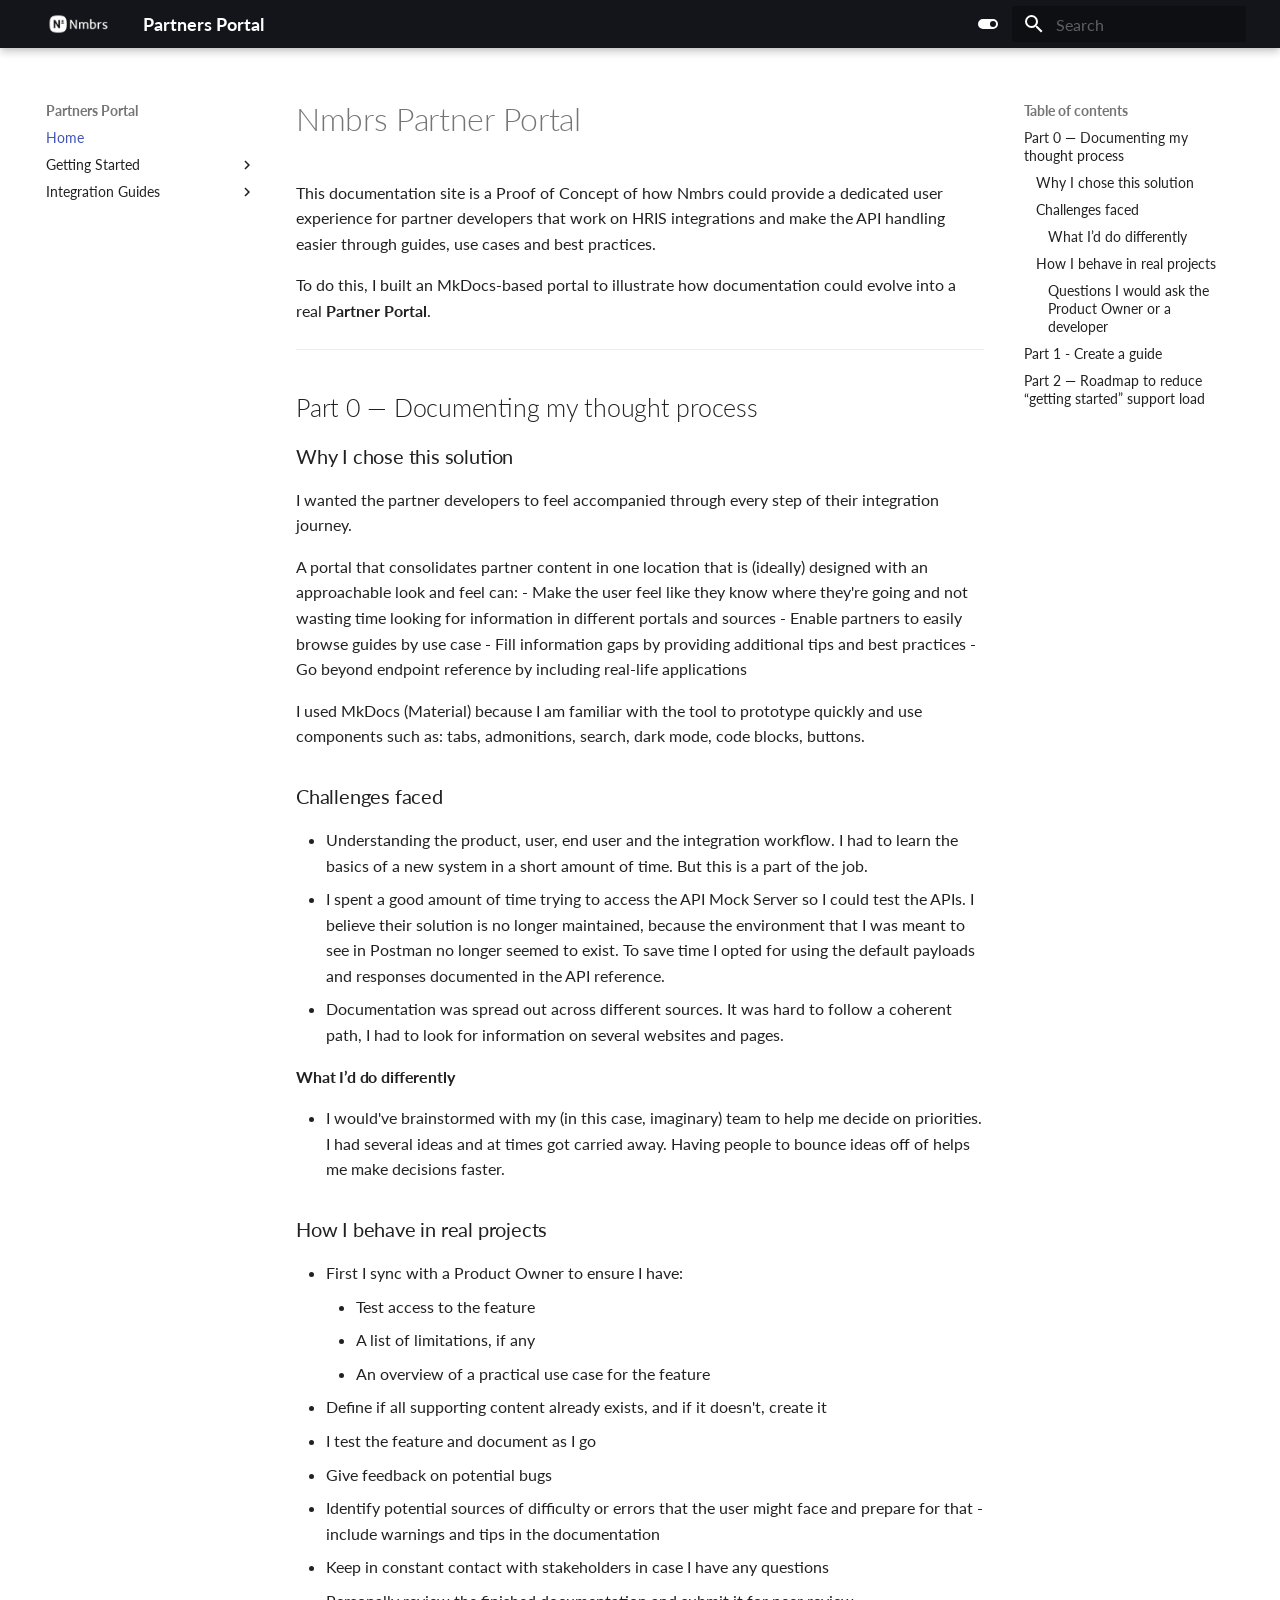
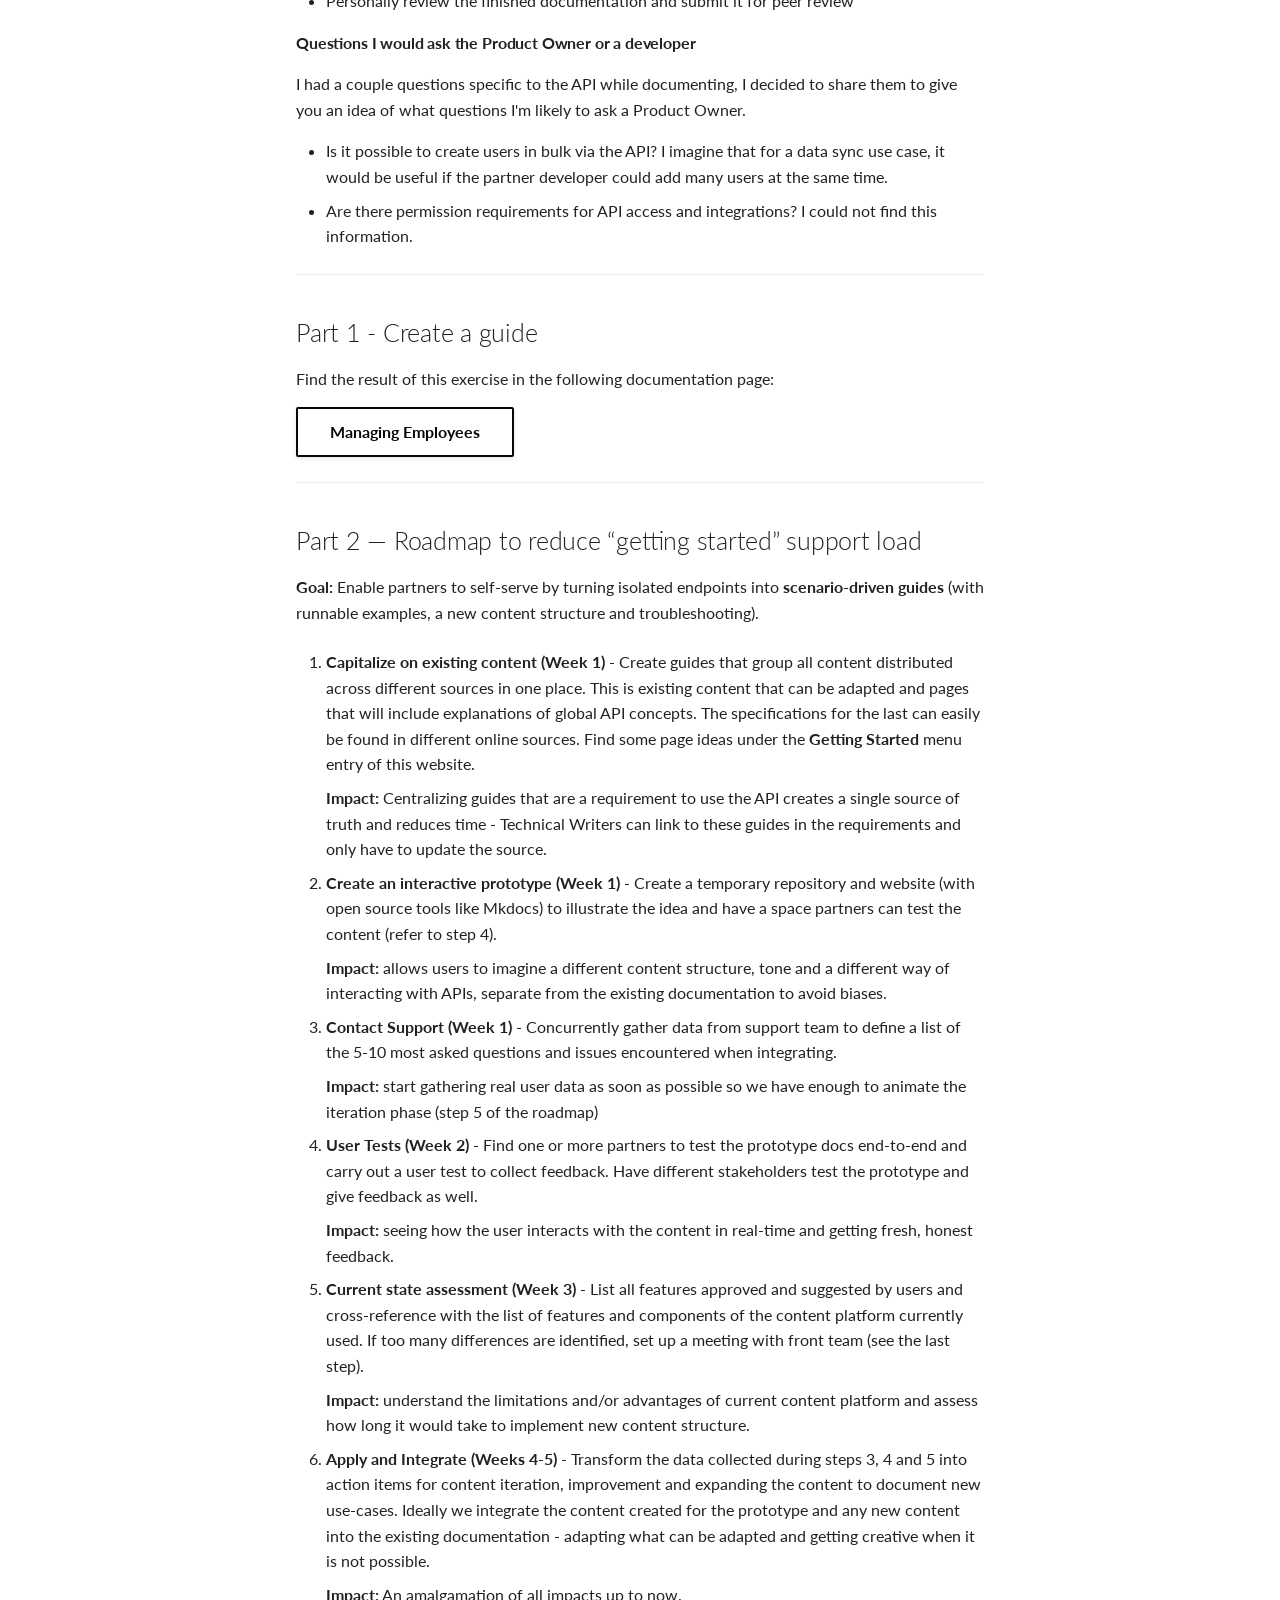
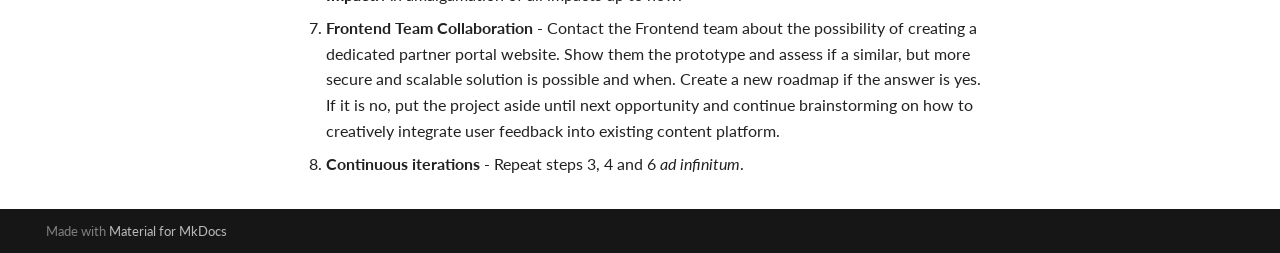
==== commit 089b731a: "Deployed 8eba51b with MkDocs version: 1.6.1" ====
--- a/index.html
+++ b/index.html
@@ -787,7 +787,8 @@
 </ul>
 <hr />
 <h2 id="part-1-create-a-guide">Part 1 - Create a guide<a class="headerlink" href="#part-1-create-a-guide" title="Link to this heading">#</a></h2>
-<p>Find the result of this exercise in the <a href="/guide/manage-employees/">Managing Employees</a> documentation page.</p>
+<p>Find the result of this exercise in the following documentation page:</p>
+<p><a class="md-button" href="/guide/manage-employees/">Managing Employees</a></p>
 <hr />
 <h2 id="part-2-roadmap-to-reduce-getting-started-support-load">Part 2 — Roadmap to reduce “getting started” support load<a class="headerlink" href="#part-2-roadmap-to-reduce-getting-started-support-load" title="Link to this heading">#</a></h2>
 <p><strong>Goal:</strong> Enable partners to self-serve by turning isolated endpoints into <strong>scenario-driven guides</strong> (with runnable examples, a new content structure and troubleshooting).</p>
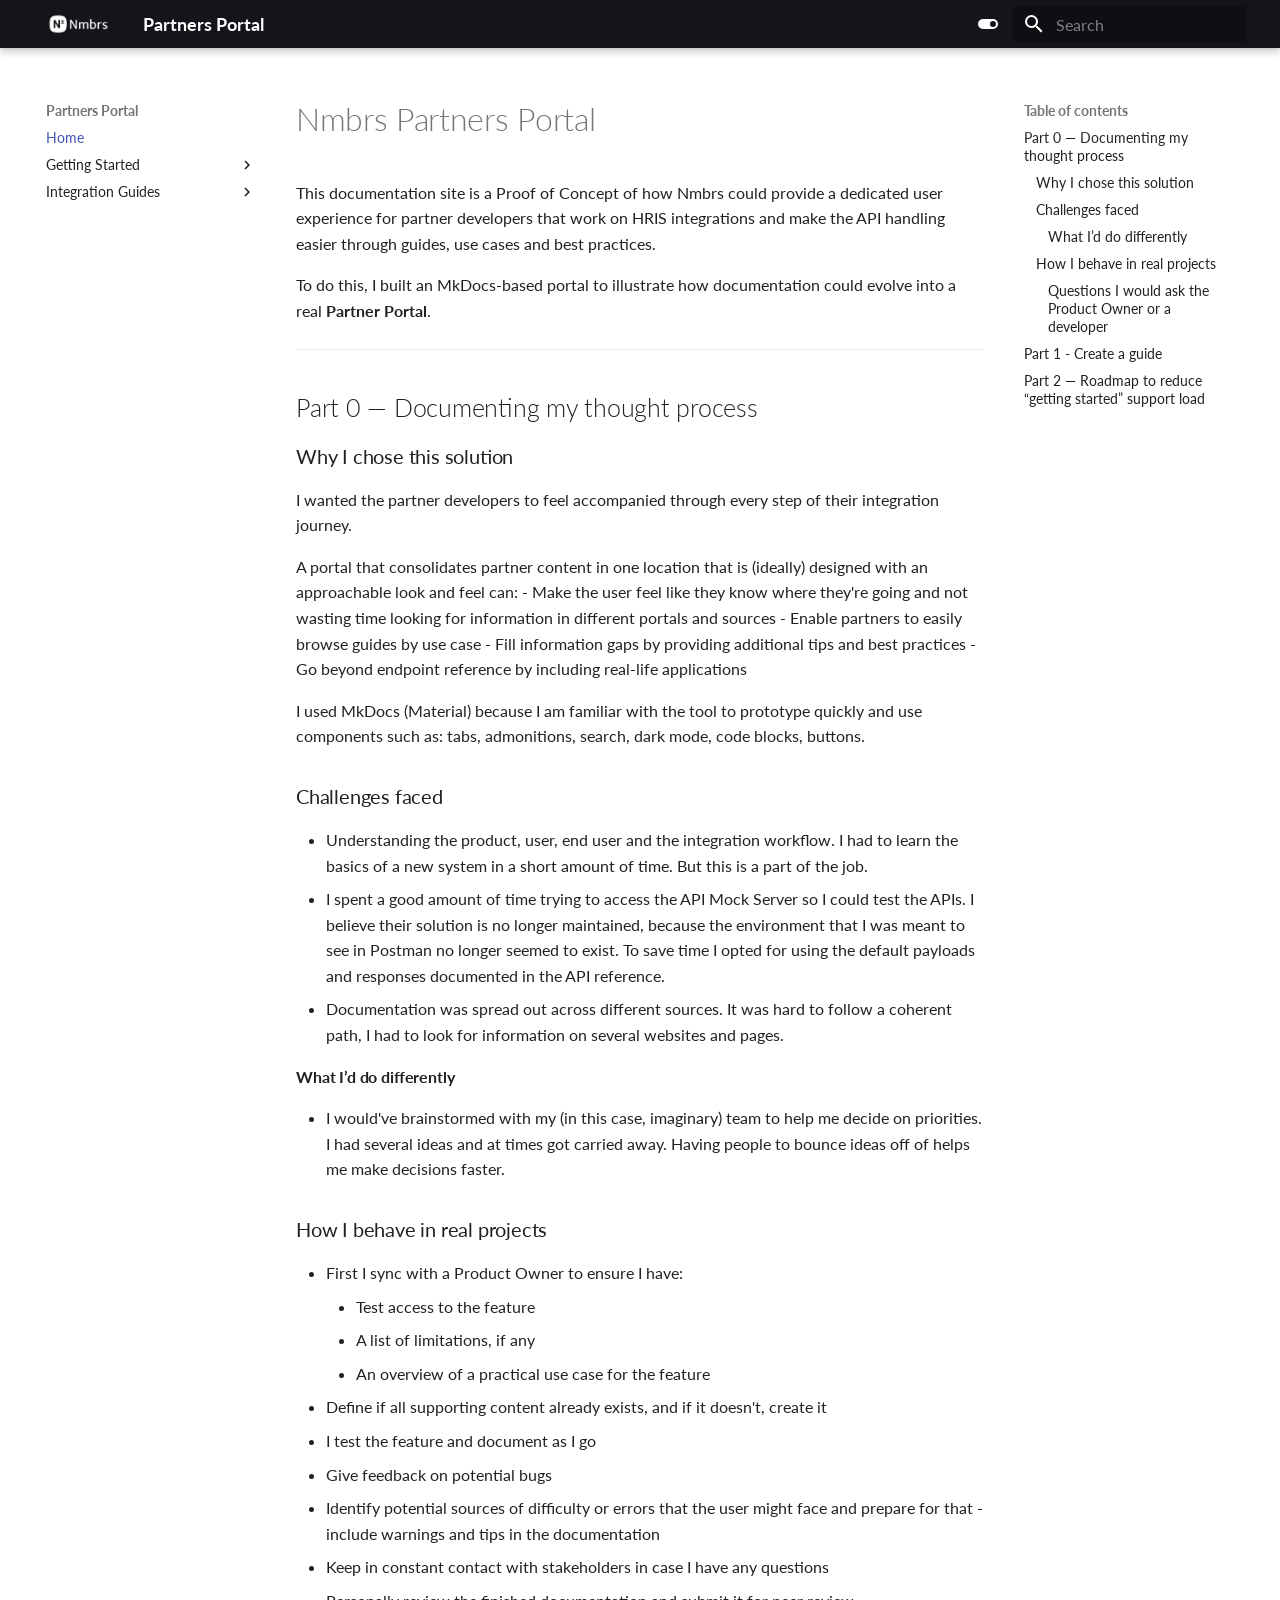
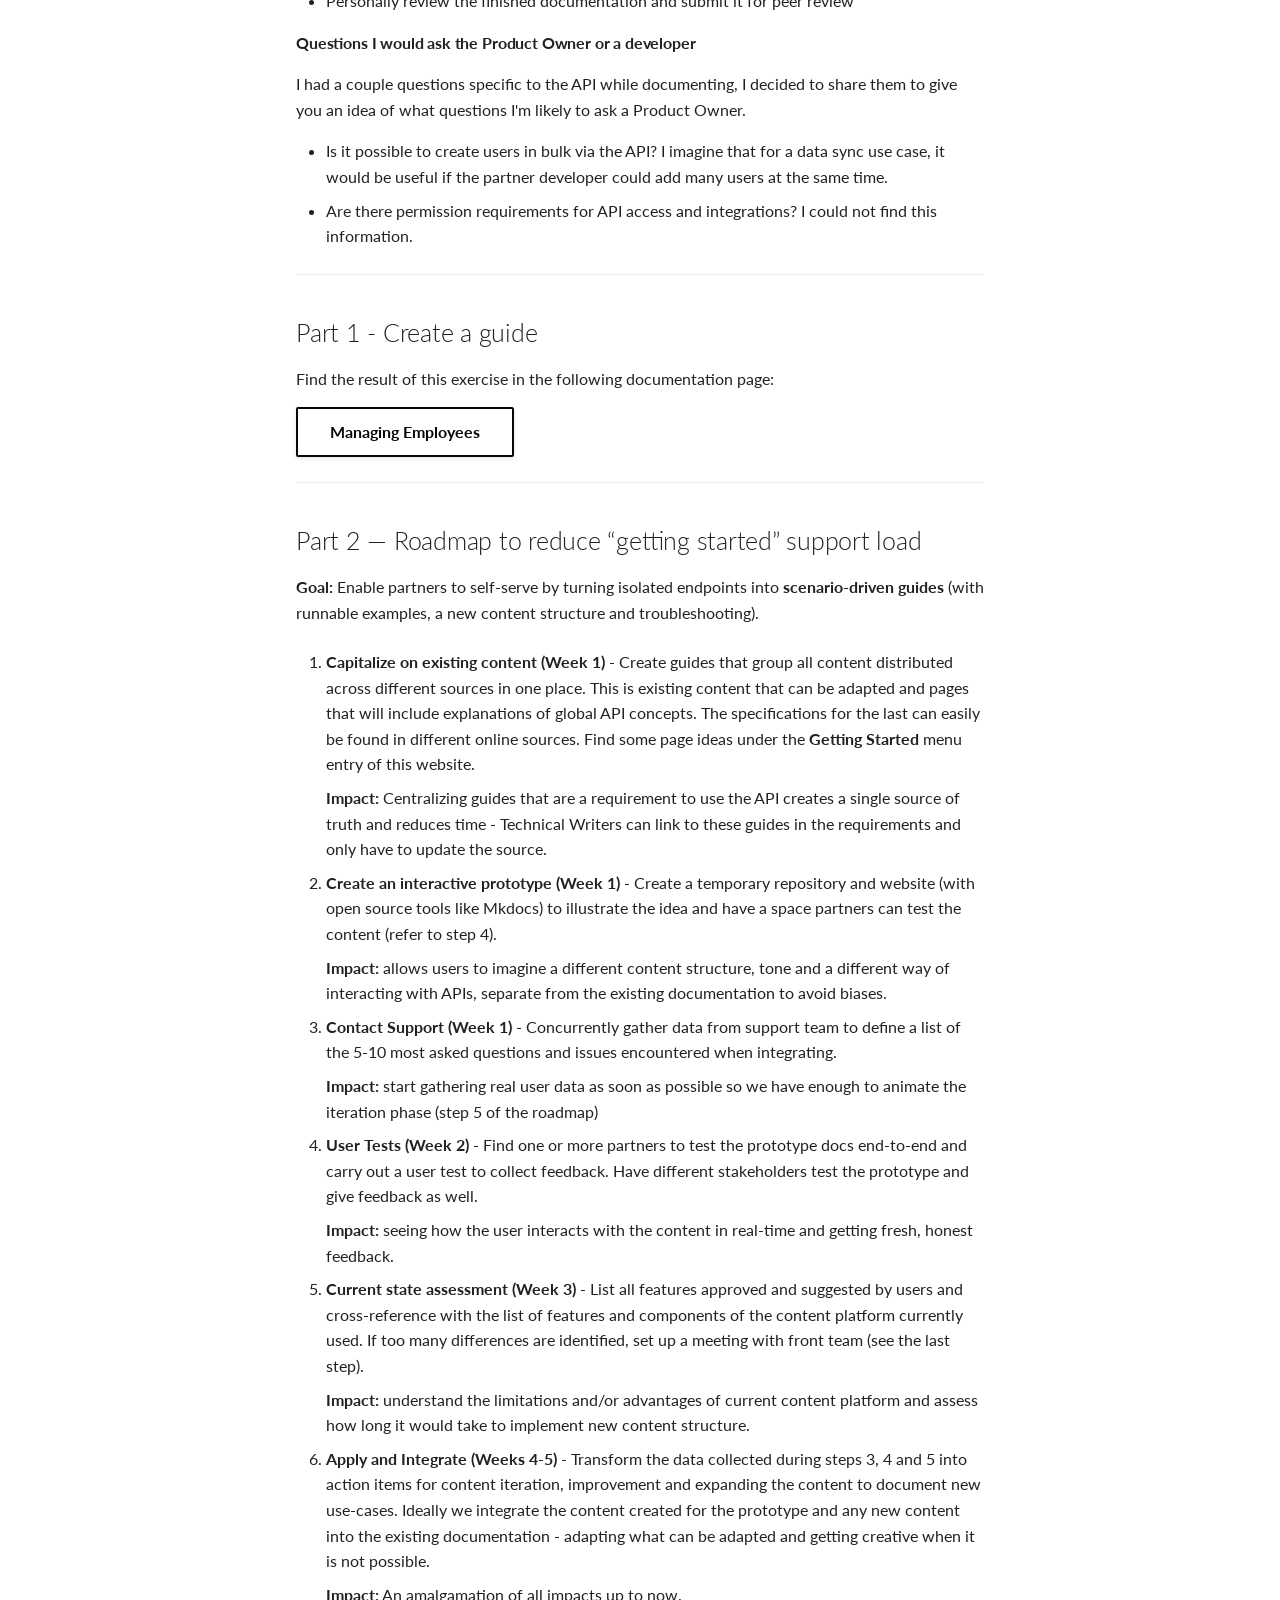
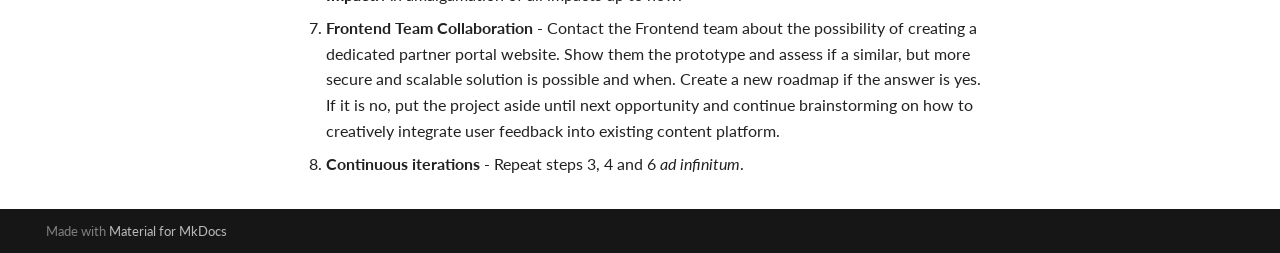
==== commit fdf48fe3: "Deployed 8eba51b with MkDocs version: 1.6.1" ====
--- a/index.html
+++ b/index.html
@@ -76,7 +76,7 @@
     <div data-md-component="skip">
       
         
-        <a href="#nmbrs-partner-portal" class="md-skip">
+        <a href="#nmbrs-partners-portal" class="md-skip">
           Skip to content
         </a>
       
@@ -741,7 +741,7 @@
 
 
 
-<h1 id="nmbrs-partner-portal">Nmbrs Partner Portal<a class="headerlink" href="#nmbrs-partner-portal" title="Link to this heading">#</a></h1>
+<h1 id="nmbrs-partners-portal">Nmbrs Partners Portal<a class="headerlink" href="#nmbrs-partners-portal" title="Link to this heading">#</a></h1>
 <p>This documentation site is a Proof of Concept of how Nmbrs could provide a dedicated user experience for partner developers that work on HRIS integrations and make the API handling easier through guides, use cases and best practices. </p>
 <p>To do this, I built an MkDocs-based portal to illustrate how documentation could evolve into a real <strong>Partner Portal</strong>.</p>
 <hr />
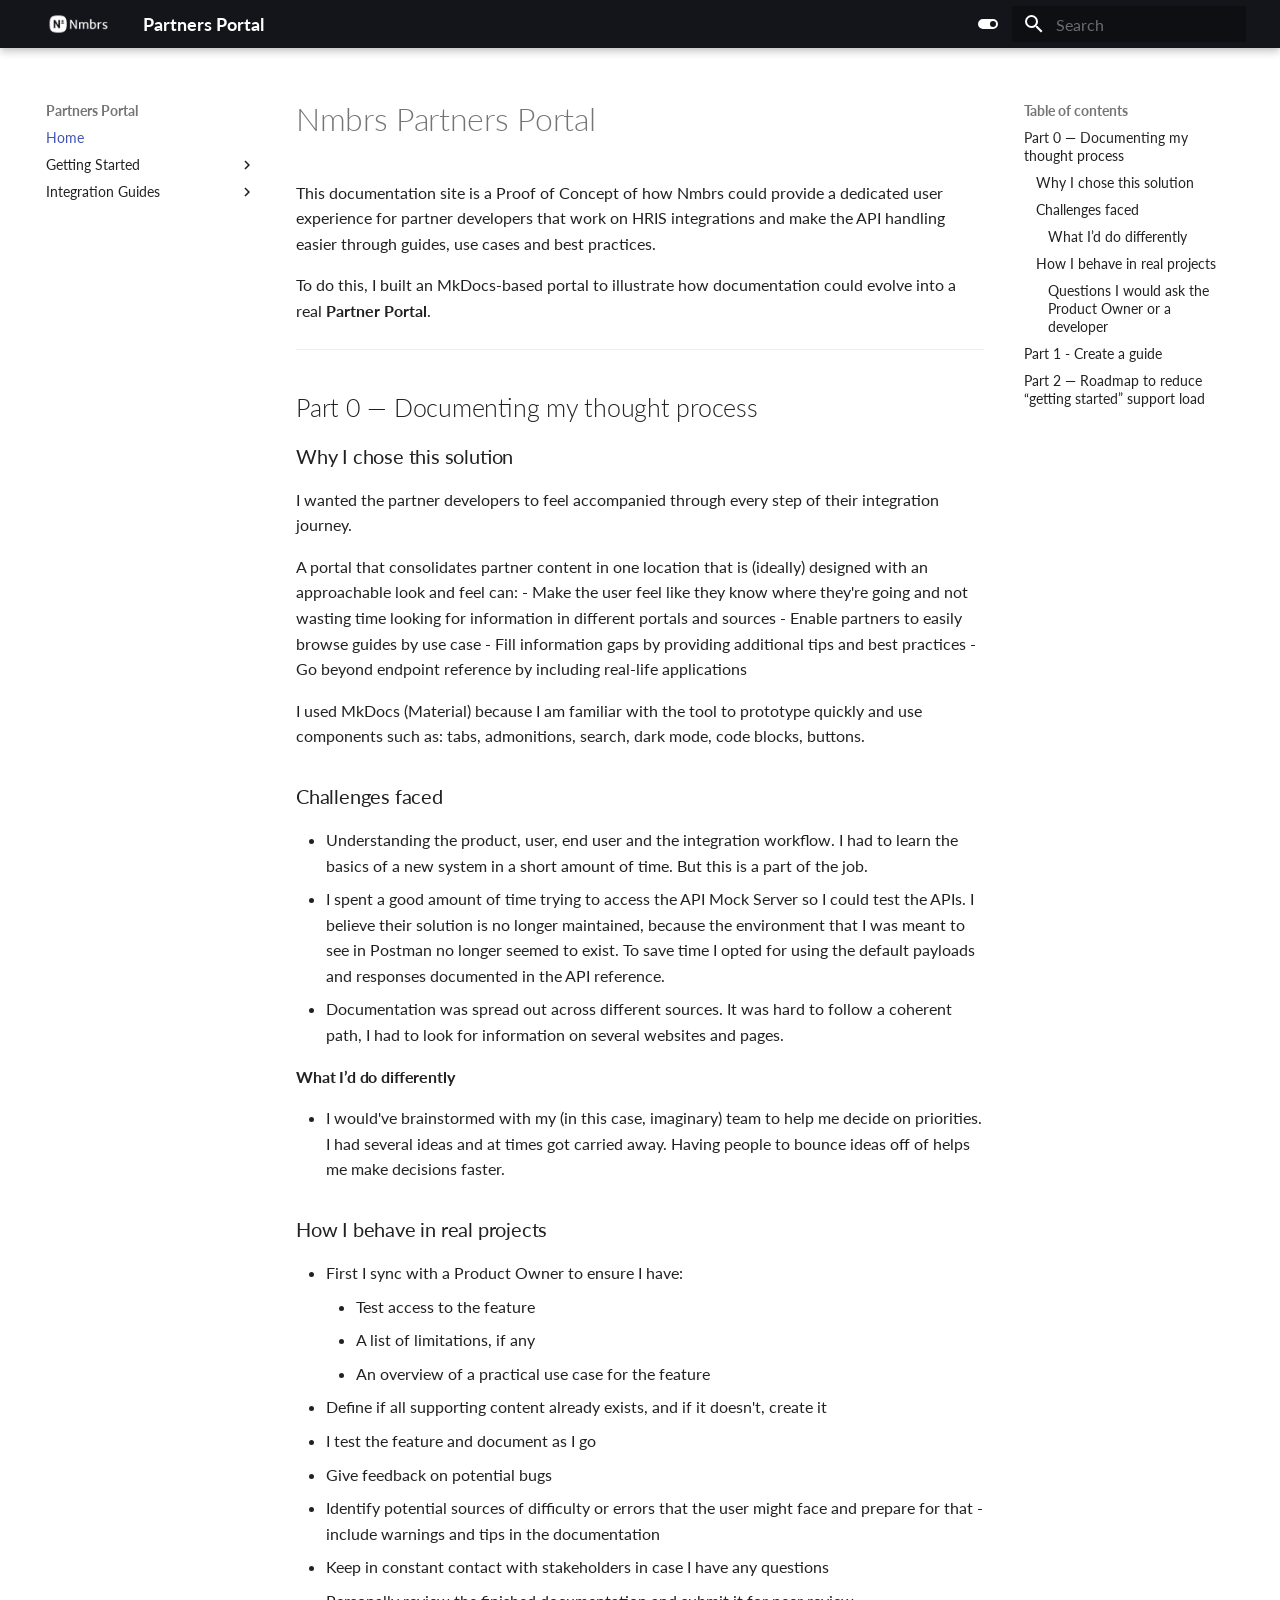
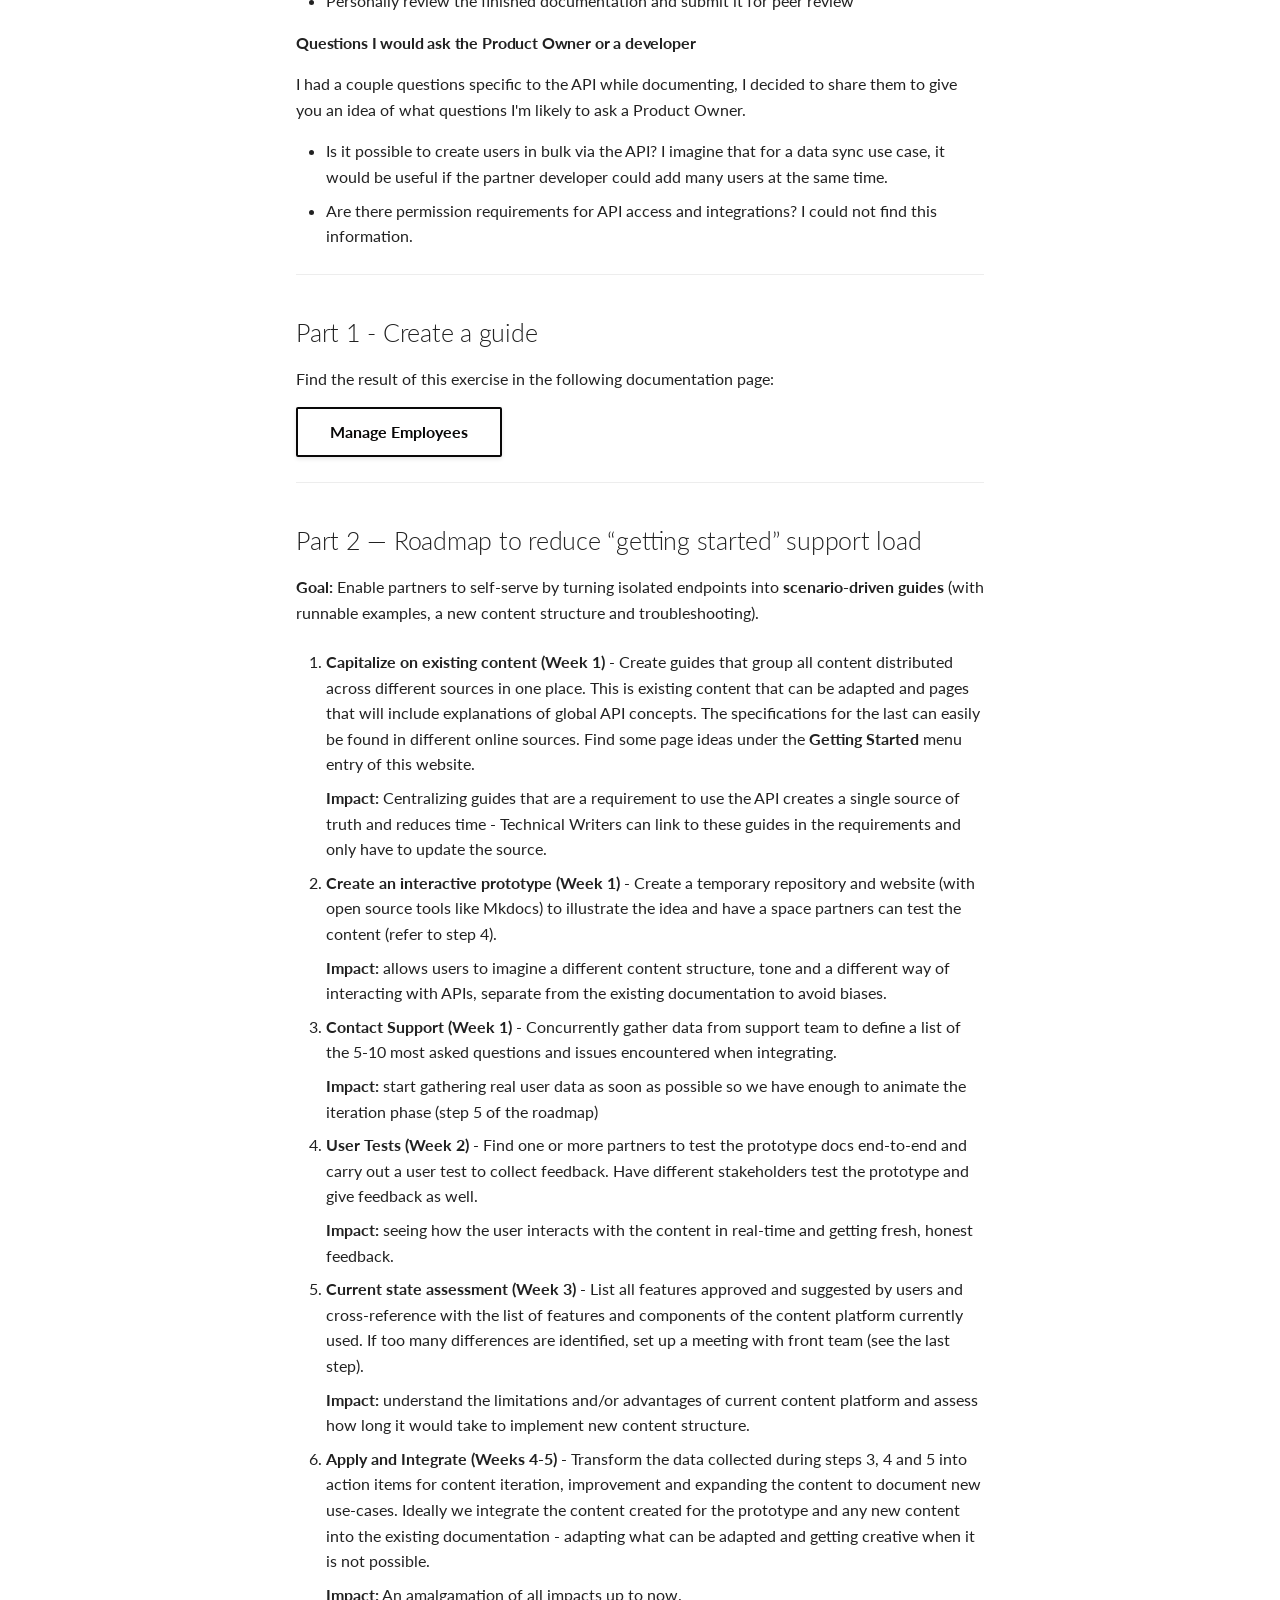
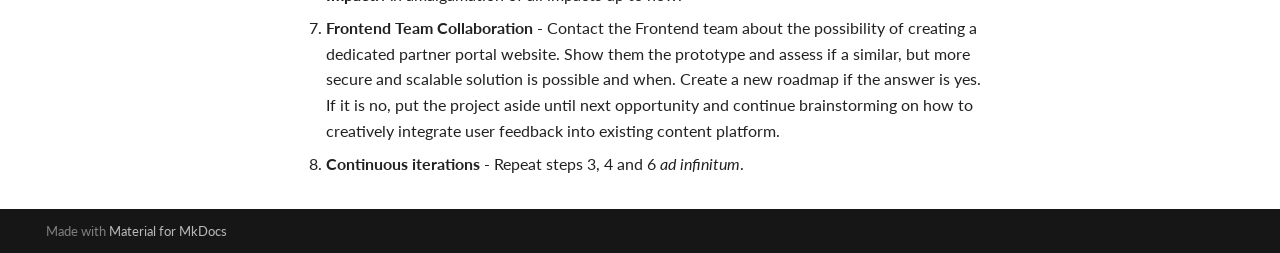
==== commit c5205039: "Deployed 8eba51b with MkDocs version: 1.6.1" ====
--- a/index.html
+++ b/index.html
@@ -788,7 +788,7 @@
 <hr />
 <h2 id="part-1-create-a-guide">Part 1 - Create a guide<a class="headerlink" href="#part-1-create-a-guide" title="Link to this heading">#</a></h2>
 <p>Find the result of this exercise in the following documentation page:</p>
-<p><a class="md-button" href="/guide/manage-employees/">Managing Employees</a></p>
+<p><a class="md-button" href="/nmbrs-test/guide/manage-employees/">Manage Employees</a></p>
 <hr />
 <h2 id="part-2-roadmap-to-reduce-getting-started-support-load">Part 2 — Roadmap to reduce “getting started” support load<a class="headerlink" href="#part-2-roadmap-to-reduce-getting-started-support-load" title="Link to this heading">#</a></h2>
 <p><strong>Goal:</strong> Enable partners to self-serve by turning isolated endpoints into <strong>scenario-driven guides</strong> (with runnable examples, a new content structure and troubleshooting).</p>
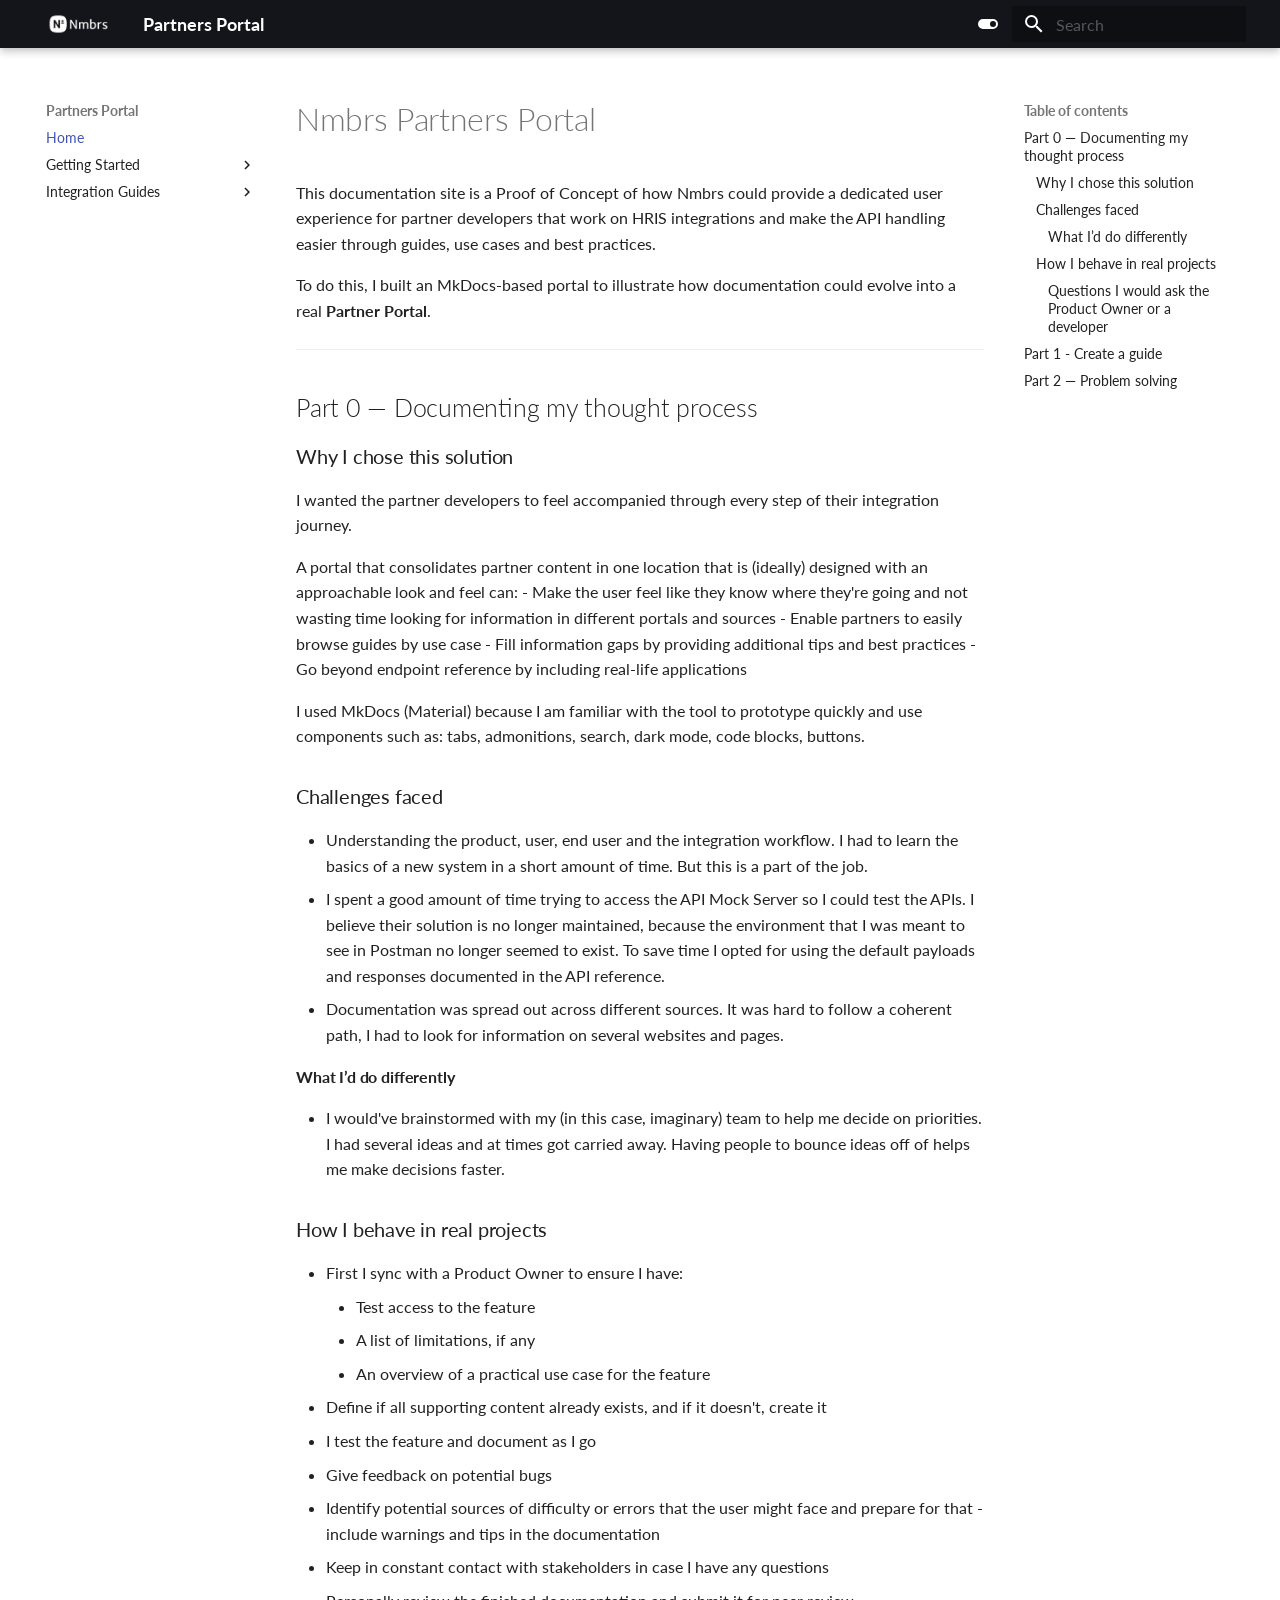
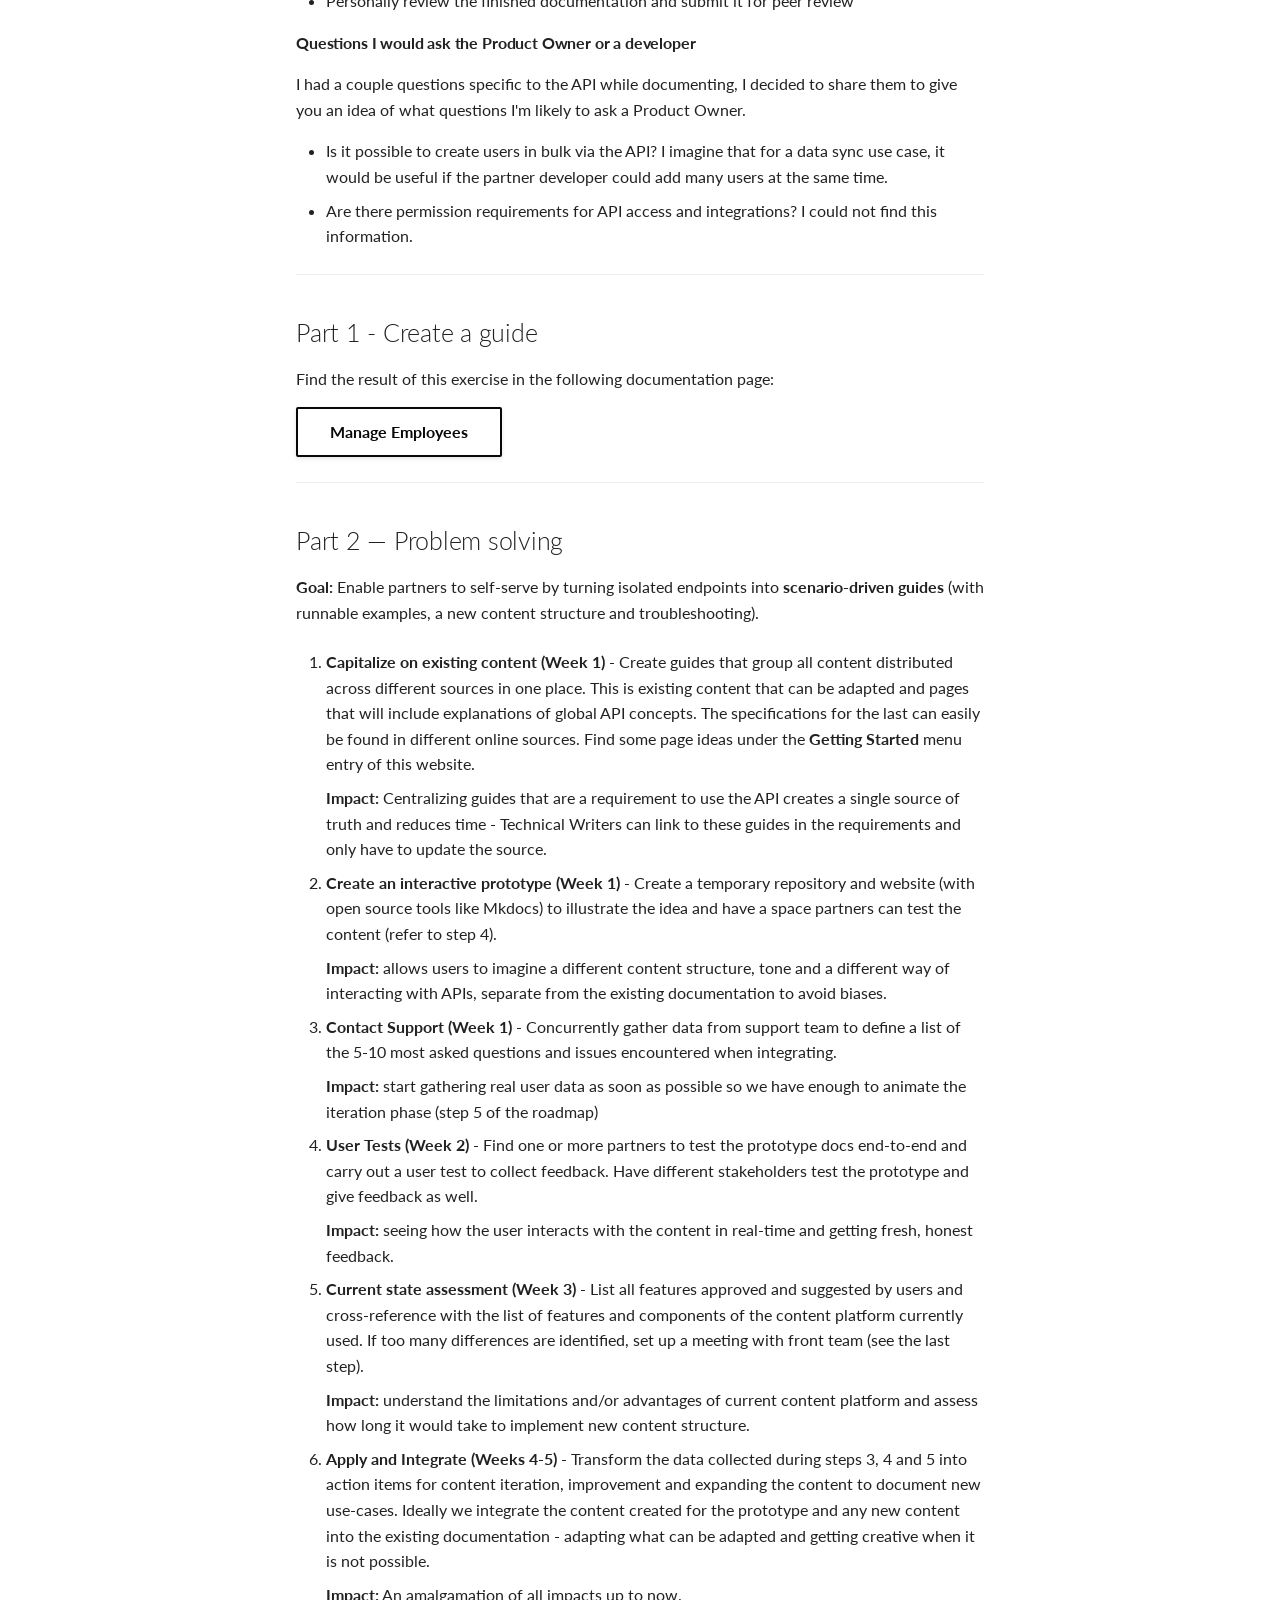
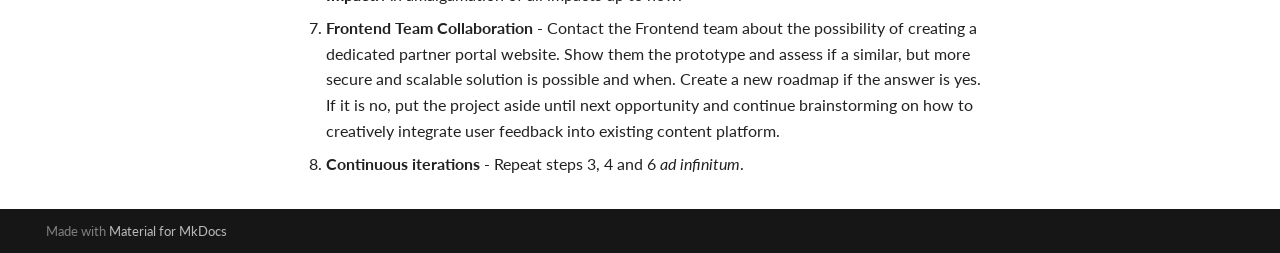
==== commit 33bdfc5a: "Deployed 8eba51b with MkDocs version: 1.6.1" ====
--- a/index.html
+++ b/index.html
@@ -365,9 +365,9 @@
 </li>
       
         <li class="md-nav__item">
-  <a href="#part-2-roadmap-to-reduce-getting-started-support-load" class="md-nav__link">
-    <span class="md-ellipsis">
-      Part 2 — Roadmap to reduce “getting started” support load
+  <a href="#part-2-problem-solving" class="md-nav__link">
+    <span class="md-ellipsis">
+      Part 2 — Problem solving
     </span>
   </a>
   
@@ -717,9 +717,9 @@
 </li>
       
         <li class="md-nav__item">
-  <a href="#part-2-roadmap-to-reduce-getting-started-support-load" class="md-nav__link">
-    <span class="md-ellipsis">
-      Part 2 — Roadmap to reduce “getting started” support load
+  <a href="#part-2-problem-solving" class="md-nav__link">
+    <span class="md-ellipsis">
+      Part 2 — Problem solving
     </span>
   </a>
   
@@ -790,7 +790,7 @@
 <p>Find the result of this exercise in the following documentation page:</p>
 <p><a class="md-button" href="/nmbrs-test/guide/manage-employees/">Manage Employees</a></p>
 <hr />
-<h2 id="part-2-roadmap-to-reduce-getting-started-support-load">Part 2 — Roadmap to reduce “getting started” support load<a class="headerlink" href="#part-2-roadmap-to-reduce-getting-started-support-load" title="Link to this heading">#</a></h2>
+<h2 id="part-2-problem-solving">Part 2 — Problem solving<a class="headerlink" href="#part-2-problem-solving" title="Link to this heading">#</a></h2>
 <p><strong>Goal:</strong> Enable partners to self-serve by turning isolated endpoints into <strong>scenario-driven guides</strong> (with runnable examples, a new content structure and troubleshooting).</p>
 <ol>
 <li>
